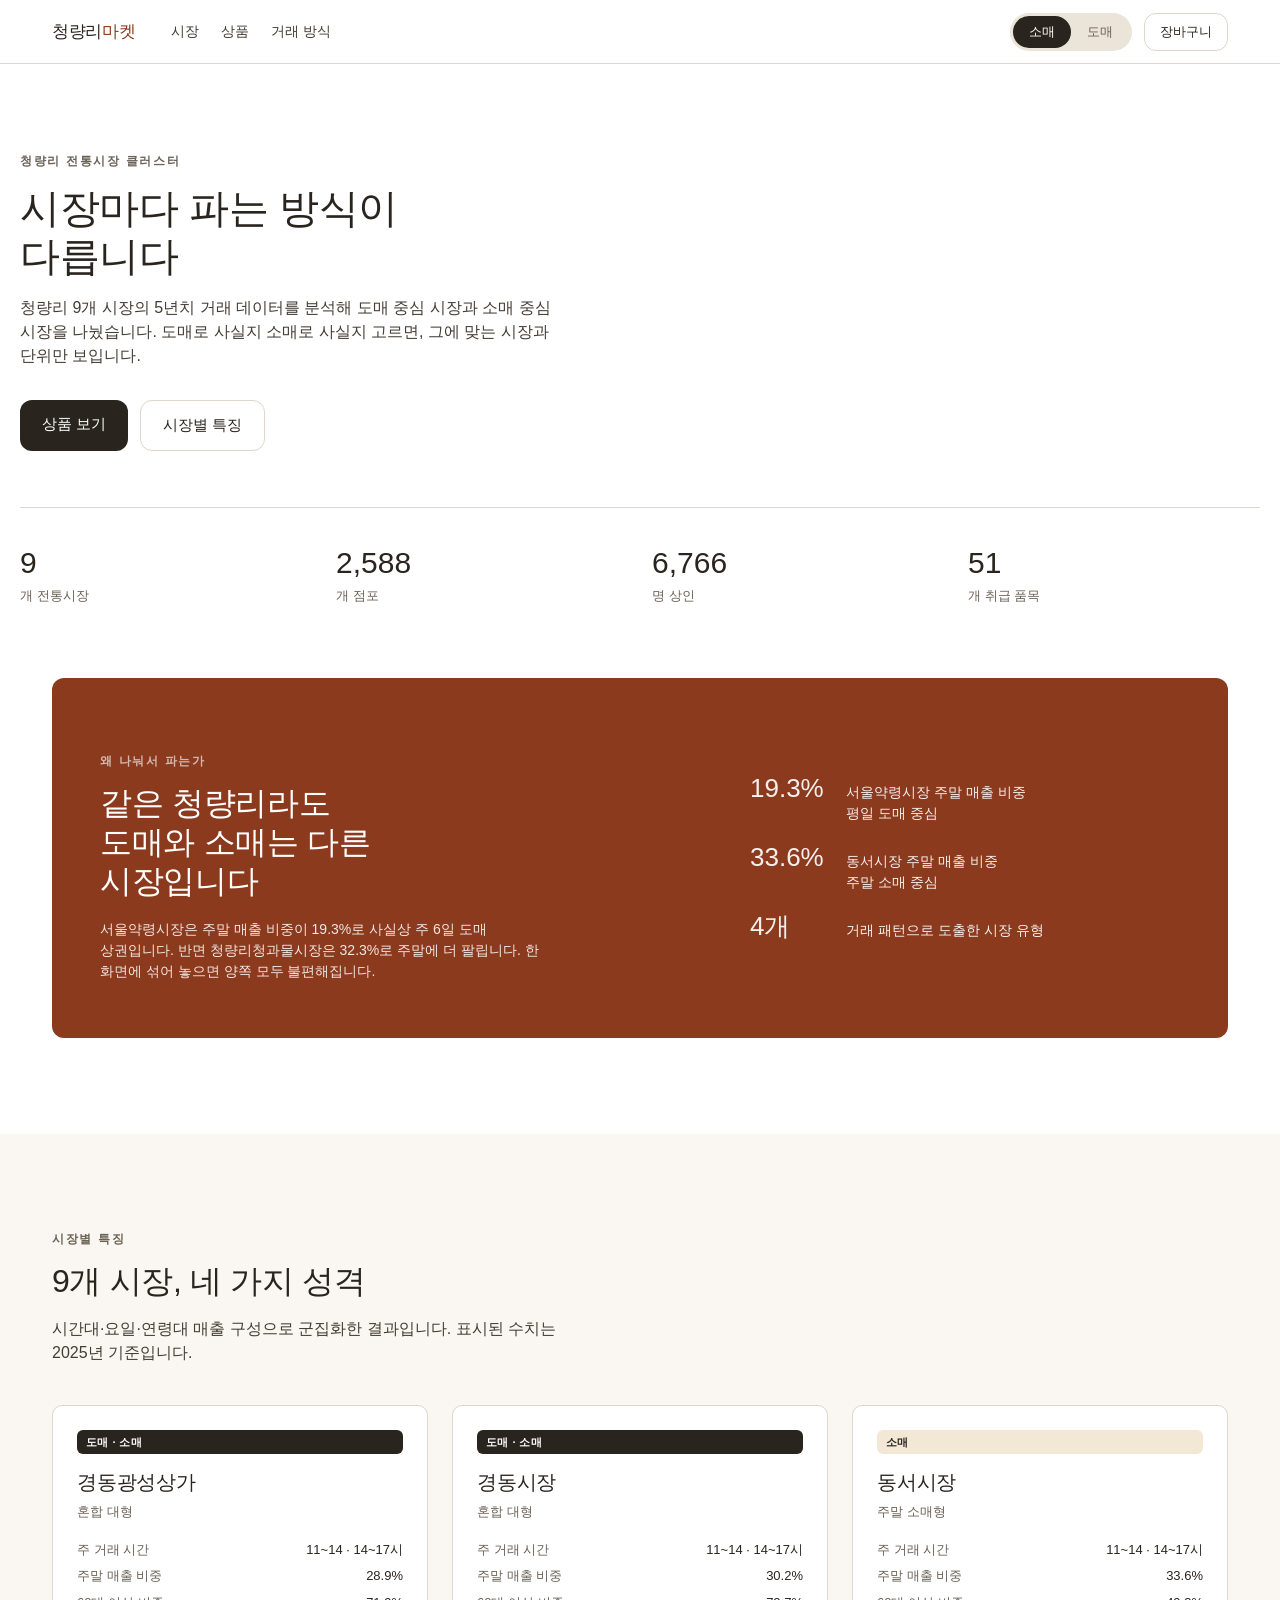
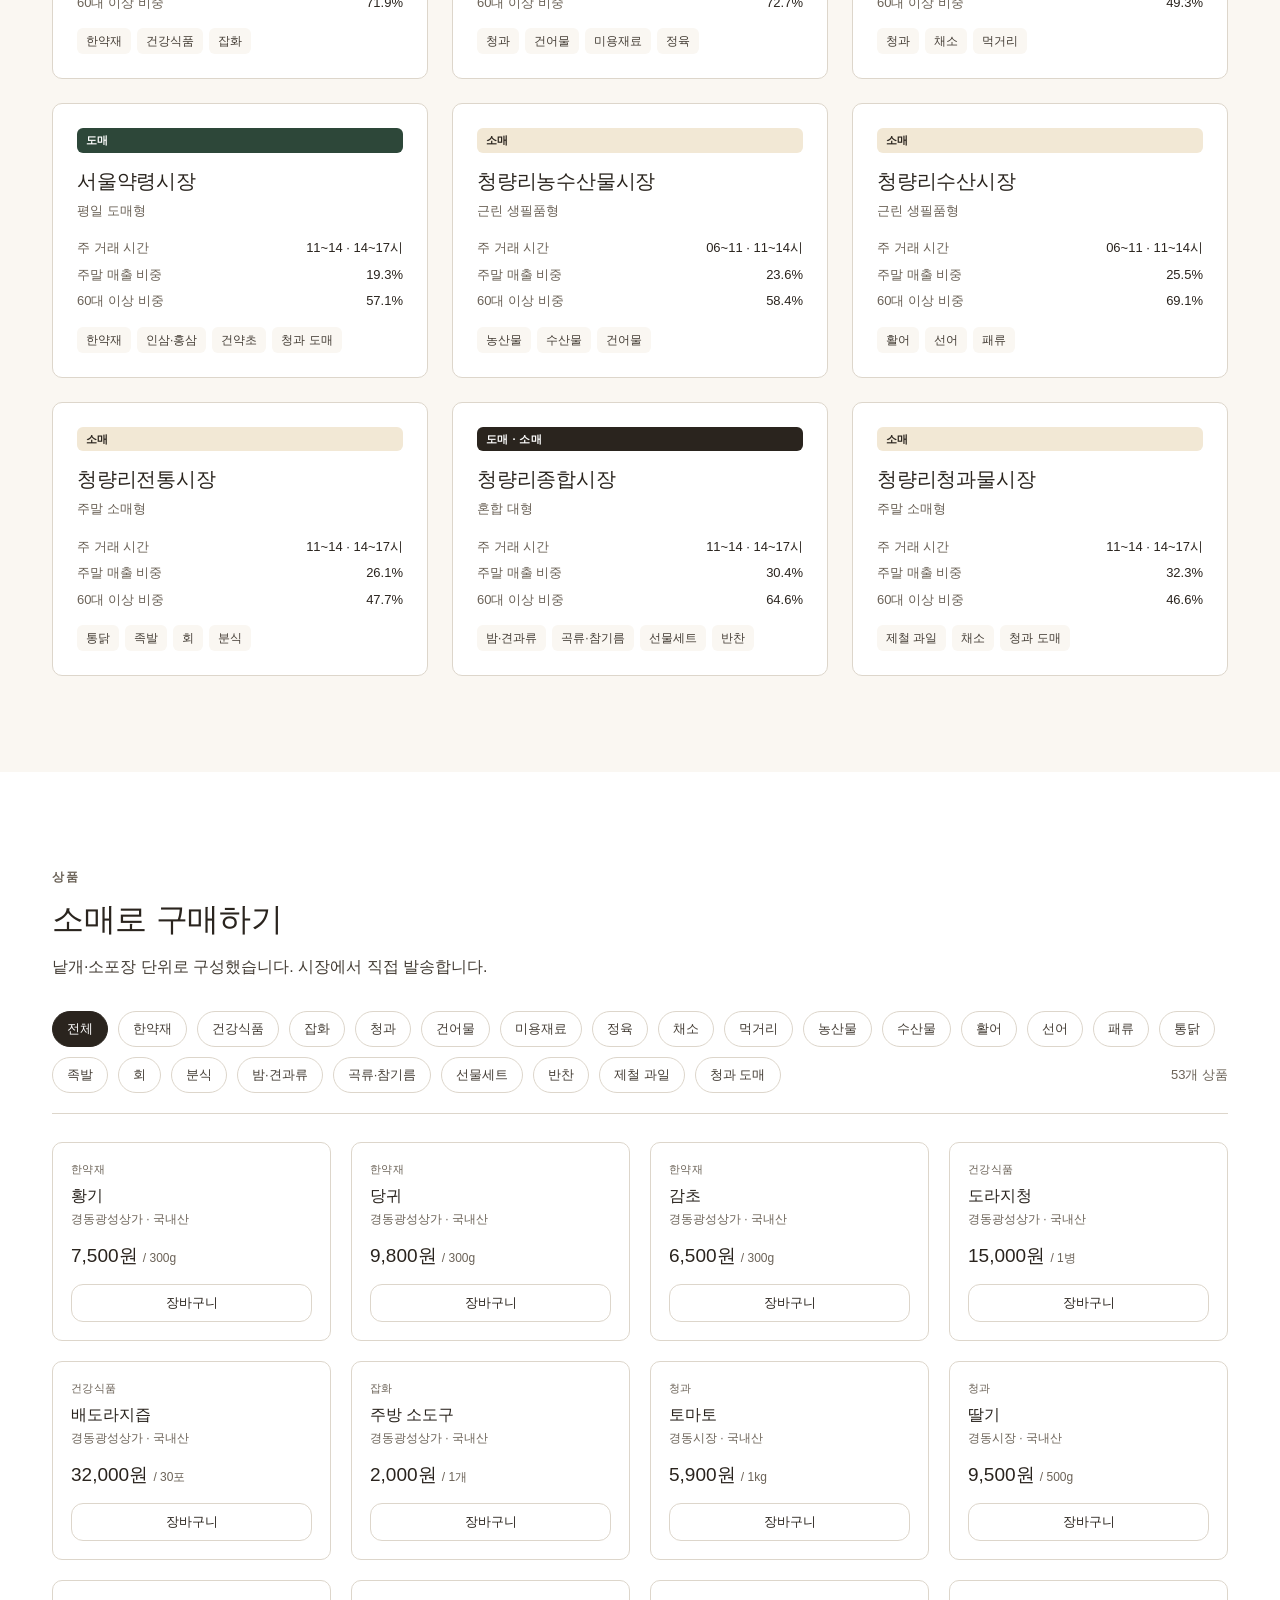
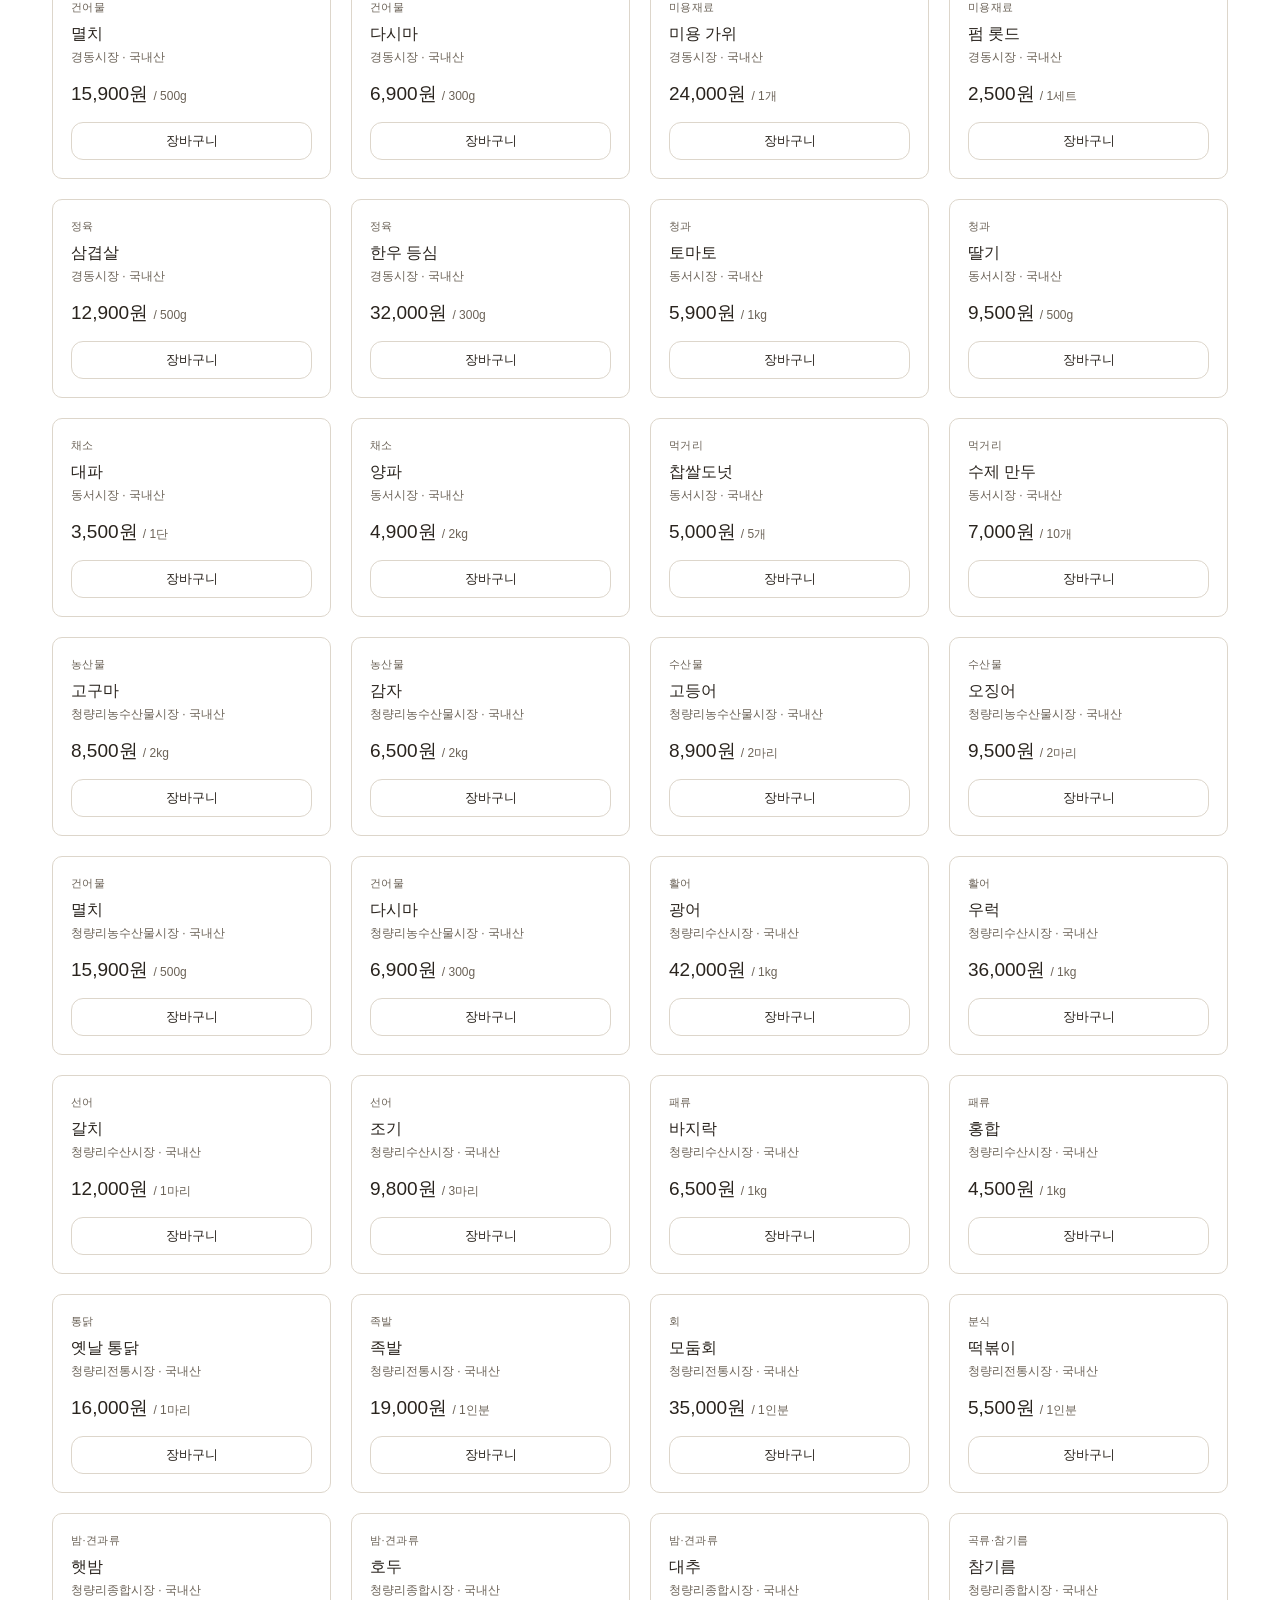
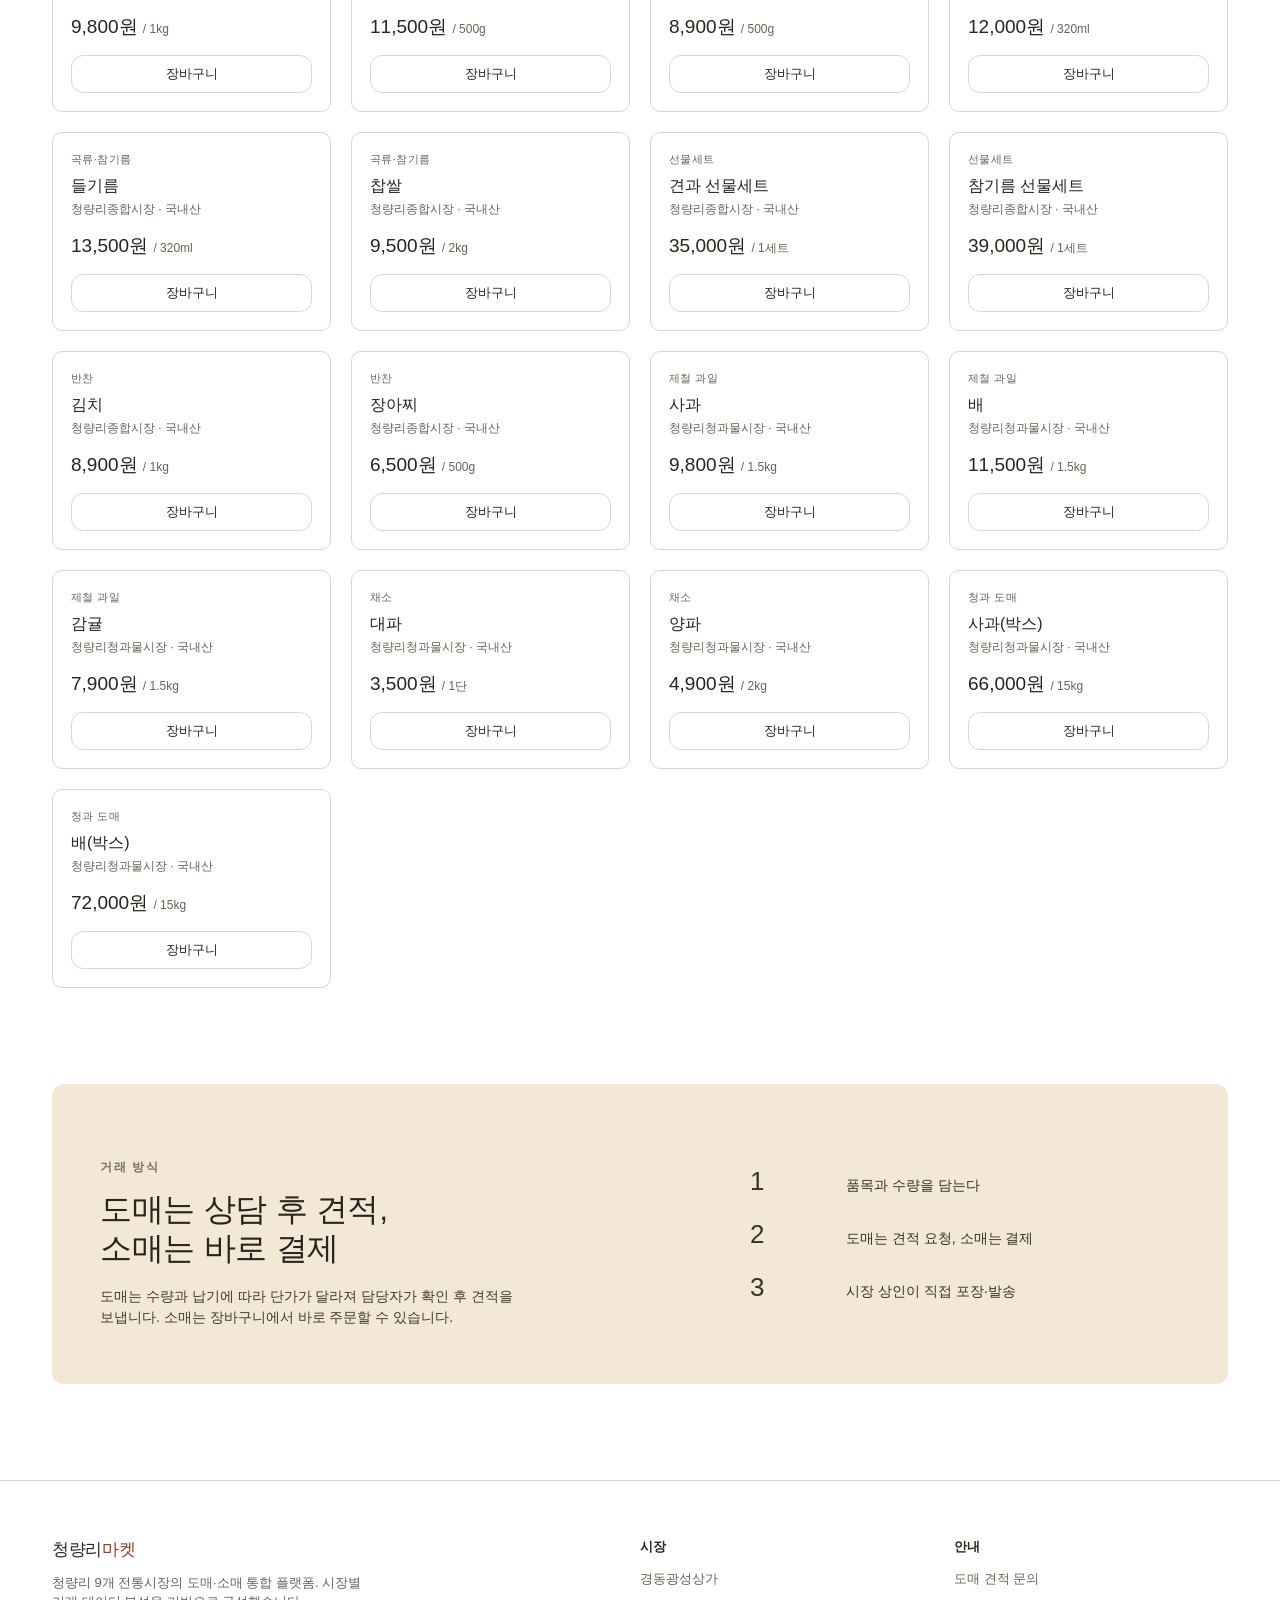
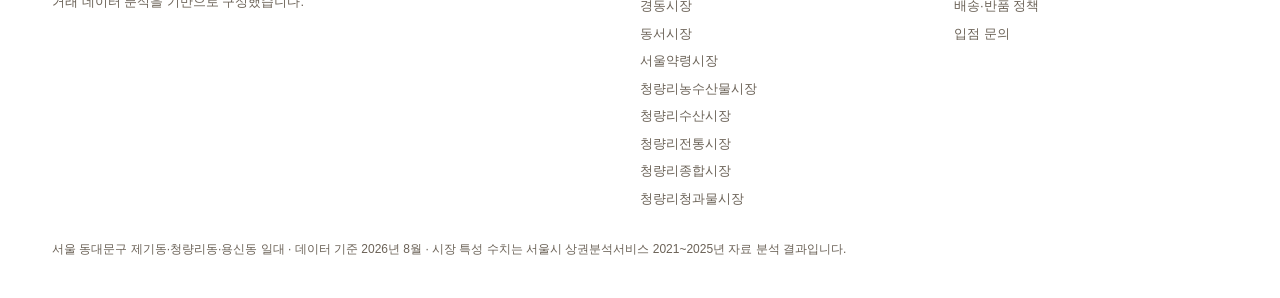
==== site/index.html @ 52fa40fb "청량리 전통시장 상권분석 및 커머스 사이트 9개 전통시장의 매출·인구·점포 데이터를 교차 분석하고 결과를 커머스 구조로 옮김.  - 수집: 상권분석서비스, 생활인구(집계구·행정동)" ====
<!doctype html>
<html lang="ko">
<head>
<meta charset="utf-8">
<meta name="viewport" content="width=device-width, initial-scale=1">
<title>청량리 마켓 — 9개 전통시장 도매·소매 통합 플랫폼</title>
<meta name="description" content="청량리 9개 전통시장의 거래 데이터를 분석해 시장별 성격에 맞게 도매와 소매를 나눈 커머스 플랫폼.">
<link rel="stylesheet" href="styles.css">
</head>
<body>

<nav class="nav">
  <div class="wrap">
    <a class="brand" href="#top">청량리<span>마켓</span></a>
    <div class="nav-links">
      <a href="#markets">시장</a>
      <a href="#shop">상품</a>
      <a href="#how">거래 방식</a>
    </div>
    <div class="nav-right">
      <div class="channel" role="group" aria-label="거래 방식 선택">
        <button type="button" data-channel="b2c" aria-pressed="true">소매</button>
        <button type="button" data-channel="b2b" aria-pressed="false">도매</button>
      </div>
      <button class="btn btn--ghost btn--sm cart-btn" id="cart-open" type="button">
        장바구니<span class="cart-count" id="cart-count" hidden>0</span>
      </button>
    </div>
  </div>
</nav>

<header class="hero wrap" id="top">
  <p class="eyebrow">청량리 전통시장 클러스터</p>
  <h1 id="hero-title">시장마다 파는 방식이 다릅니다</h1>
  <p class="lede" id="hero-lede">
    청량리 9개 시장의 5년치 거래 데이터를 분석해 도매 중심 시장과 소매 중심 시장을 나눴습니다.
    도매로 사실지 소매로 사실지 고르면, 그에 맞는 시장과 단위만 보입니다.
  </p>
  <div class="hero-actions">
    <a class="btn btn--primary" href="#shop">상품 보기</a>
    <a class="btn btn--ghost" href="#markets">시장별 특징</a>
  </div>
  <div class="hero-stats">
    <div><b id="s-markets">9</b><span>개 전통시장</span></div>
    <div><b id="s-stores">2,588</b><span>개 점포</span></div>
    <div><b id="s-merchants">6,766</b><span>명 상인</span></div>
    <div><b id="s-products">86</b><span>개 취급 품목</span></div>
  </div>
</header>

<section class="wrap" style="padding-bottom:96px">
  <div class="signature signature--jujube">
    <div class="sig-grid">
      <div>
        <p class="eyebrow" style="color:rgba(255,255,255,.72)">왜 나눠서 파는가</p>
        <h2>같은 청량리라도<br>도매와 소매는 다른 시장입니다</h2>
        <p>
          서울약령시장은 주말 매출 비중이 19.3%로 사실상 주 6일 도매 상권입니다.
          반면 청량리청과물시장은 32.3%로 주말에 더 팔립니다.
          한 화면에 섞어 놓으면 양쪽 모두 불편해집니다.
        </p>
      </div>
      <div class="sig-points">
        <div class="sig-point"><b>19.3%</b><span>서울약령시장 주말 매출 비중<br>평일 도매 중심</span></div>
        <div class="sig-point"><b>33.6%</b><span>동서시장 주말 매출 비중<br>주말 소매 중심</span></div>
        <div class="sig-point"><b>4개</b><span>거래 패턴으로 도출한 시장 유형</span></div>
      </div>
    </div>
  </div>
</section>

<section class="band band--soft" id="markets">
  <div class="wrap">
    <p class="eyebrow">시장별 특징</p>
    <h2>9개 시장, 네 가지 성격</h2>
    <p class="lede">
      시간대·요일·연령대 매출 구성으로 군집화한 결과입니다. 표시된 수치는 2025년 기준입니다.
    </p>
    <div class="market-grid" id="market-grid"></div>
  </div>
</section>

<section class="band" id="shop">
  <div class="wrap">
    <p class="eyebrow">상품</p>
    <h2 id="shop-title">소매로 구매하기</h2>
    <p class="lede" id="shop-lede">낱개·소포장 단위로 구성했습니다. 시장에서 직접 발송합니다.</p>

    <div class="toolbar" id="filters"></div>
    <div class="products" id="products"></div>
    <p class="empty" id="empty" hidden>해당 조건에 맞는 상품이 없습니다.</p>
  </div>
</section>

<section class="wrap" style="padding-bottom:96px" id="how">
  <div class="signature signature--cream">
    <div class="sig-grid">
      <div>
        <p class="eyebrow">거래 방식</p>
        <h2>도매는 상담 후 견적,<br>소매는 바로 결제</h2>
        <p>
          도매는 수량과 납기에 따라 단가가 달라져 담당자가 확인 후 견적을 보냅니다.
          소매는 장바구니에서 바로 주문할 수 있습니다.
        </p>
      </div>
      <div class="sig-points">
        <div class="sig-point"><b>1</b><span>품목과 수량을 담는다</span></div>
        <div class="sig-point"><b>2</b><span>도매는 견적 요청, 소매는 결제</span></div>
        <div class="sig-point"><b>3</b><span>시장 상인이 직접 포장·발송</span></div>
      </div>
    </div>
  </div>
</section>

<footer class="footer">
  <div class="wrap">
    <div class="footer-grid">
      <div>
        <div class="brand" style="margin-bottom:10px">청량리<span>마켓</span></div>
        <p style="font-size:13px;color:var(--muted);max-width:44ch">
          청량리 9개 전통시장의 도매·소매 통합 플랫폼.
          시장별 거래 데이터 분석을 기반으로 구성했습니다.
        </p>
      </div>
      <div>
        <h4>시장</h4>
        <ul id="footer-markets"></ul>
      </div>
      <div>
        <h4>안내</h4>
        <ul>
          <li>도매 견적 문의</li>
          <li>배송·반품 정책</li>
          <li>입점 문의</li>
        </ul>
      </div>
    </div>
    <p class="note">
      서울 동대문구 제기동·청량리동·용신동 일대 · 데이터 기준 2026년 8월 ·
      시장 특성 수치는 서울시 상권분석서비스 2021~2025년 자료 분석 결과입니다.
    </p>
  </div>
</footer>

<div class="scrim" id="scrim"></div>
<aside class="drawer" id="drawer" aria-label="장바구니">
  <header>
    <h3 id="drawer-title">장바구니</h3>
    <button class="btn btn--ghost btn--sm" id="cart-close" type="button">닫기</button>
  </header>
  <div class="items" id="cart-items"></div>
  <footer>
    <div class="total"><span>합계</span><span id="cart-total">0원</span></div>
    <button class="btn btn--primary" id="checkout" type="button" style="width:100%">주문하기</button>
  </footer>
</aside>

<script src="app.js"></script>
</body>
</html>
---- site/styles.css ----
/* 청량리 시장 커머스 — DESIGN-airtable.md 구조에 청량리 흙색 팔레트 적용.
   흰 캔버스 기본, 시그니처 카드로 리듬, 디스플레이는 볼드 금지, 그림자·그라디언트 없음. */

:root {
  --ink: #2a241e;
  --body: #443d35;
  --muted: #6b6257;
  --canvas: #ffffff;
  --soft: #faf7f2;
  --strong: #ebe4d9;
  --hairline: #ddd6cb;
  --jujube: #8c3a1e;      /* 대추·밤 껍질 */
  --forest: #2d4739;      /* 채소 진녹색 */
  --cream: #f2e8d5;       /* 한지·포대 */
  --ochre: #c9722c;
  --on-dark: #ffffff;
  --radius-lg: 12px;
  --radius-md: 10px;
  --radius-sm: 6px;
  --section: 96px;
  --max: 1240px;
}

* { box-sizing: border-box; }

html { scroll-behavior: smooth; }

body {
  margin: 0;
  font-family: "Apple SD Gothic Neo", "Pretendard", -apple-system, BlinkMacSystemFont,
               "Segoe UI", Roboto, sans-serif;
  font-size: 14px;
  line-height: 1.5;
  color: var(--body);
  background: var(--canvas);
  -webkit-font-smoothing: antialiased;
  /* 한글은 어절 안에서 줄이 끊기면 안 된다 */
  word-break: keep-all;
  overflow-wrap: break-word;
}

h1, h2, h3 { color: var(--ink); font-weight: 400; margin: 0; letter-spacing: -0.01em; }
h1 { font-size: 40px; line-height: 1.2; }
h2 { font-size: 32px; line-height: 1.22; }
h3 { font-size: 20px; line-height: 1.4; font-weight: 500; }
p { margin: 0; }
a { color: inherit; text-decoration: none; }
button { font-family: inherit; cursor: pointer; border: 0; }

.wrap { max-width: var(--max); margin: 0 auto; padding: 0 32px; }
.band { padding: var(--section) 0; }
.band--soft { background: var(--soft); }
.eyebrow {
  font-size: 12px; font-weight: 600; letter-spacing: 0.14em;
  color: var(--muted); text-transform: uppercase; margin-bottom: 14px;
}
.lede { font-size: 16px; color: var(--body); max-width: 62ch; margin-top: 16px; }

/* ---------- 상단 네비 ---------- */
.nav {
  position: sticky; top: 0; z-index: 40; height: 64px;
  background: var(--canvas); border-bottom: 1px solid var(--hairline);
  display: flex; align-items: center;
}
.nav .wrap { display: flex; align-items: center; gap: 28px; width: 100%; }
.brand { font-size: 17px; color: var(--ink); font-weight: 500; letter-spacing: -0.02em; }
.brand span { color: var(--jujube); }
.nav-links { display: flex; gap: 22px; margin-left: 8px; }
.nav-links a { font-size: 14px; color: var(--body); }
.nav-right { margin-left: auto; display: flex; align-items: center; gap: 12px; }

/* 채널 토글 — 분석의 도매/소매 구분이 사이트의 1차 축이 된다 */
.channel {
  display: inline-flex; background: var(--strong);
  border-radius: 999px; padding: 3px;
}
.channel button {
  border-radius: 999px; padding: 7px 16px; font-size: 13px; font-weight: 500;
  background: transparent; color: var(--muted); transition: none;
}
.channel button[aria-pressed="true"] { background: var(--ink); color: var(--on-dark); }

.btn {
  border-radius: var(--radius-lg); padding: 13px 22px;
  font-size: 15px; font-weight: 500; display: inline-block;
}
.btn--primary { background: var(--ink); color: var(--on-dark); }
.btn--primary:active { background: #17130f; }
.btn--ghost { background: var(--canvas); color: var(--ink); border: 1px solid var(--hairline); }
.btn--sm { padding: 9px 15px; font-size: 13px; }

.cart-btn { position: relative; }
.cart-count {
  position: absolute; top: -6px; right: -6px; min-width: 19px; height: 19px;
  border-radius: 999px; background: var(--jujube); color: #fff;
  font-size: 11px; line-height: 19px; text-align: center; padding: 0 5px;
}

/* ---------- 히어로 ---------- */
.hero { padding: 88px 0 72px; }
.hero h1 { max-width: 17ch; }
.hero-actions { display: flex; gap: 12px; margin-top: 32px; flex-wrap: wrap; }
.hero-stats {
  display: grid; grid-template-columns: repeat(4, 1fr); gap: 24px;
  margin-top: 56px; padding-top: 32px; border-top: 1px solid var(--hairline);
}
.hero-stats b { display: block; font-size: 30px; font-weight: 400; color: var(--ink); }
.hero-stats span { font-size: 13px; color: var(--muted); }

/* ---------- 시그니처 카드 ---------- */
.signature {
  border-radius: var(--radius-lg); padding: 56px 48px; color: var(--on-dark);
}
.signature--jujube { background: var(--jujube); }
.signature--forest { background: var(--forest); }
.signature--cream { background: var(--cream); color: var(--ink); }
.signature h2 { color: inherit; max-width: 20ch; }
.signature p { margin-top: 18px; max-width: 58ch; opacity: 0.88; }
.sig-grid { display: grid; grid-template-columns: 1.4fr 1fr; gap: 48px; align-items: center; }
.sig-points { display: grid; gap: 14px; }
.sig-point { display: flex; gap: 12px; align-items: baseline; font-size: 14px; opacity: 0.92; }
.sig-point b { font-size: 26px; font-weight: 400; min-width: 84px; }

/* ---------- 시장 카드 ---------- */
.market-grid { display: grid; grid-template-columns: repeat(3, 1fr); gap: 24px; margin-top: 40px; }
.market {
  border: 1px solid var(--hairline); border-radius: var(--radius-md);
  padding: 24px; background: var(--canvas); display: flex; flex-direction: column;
}
.market h3 { margin-bottom: 6px; }
.tag {
  display: inline-block; font-size: 11px; font-weight: 600; letter-spacing: 0.04em;
  padding: 4px 9px; border-radius: var(--radius-sm); margin-bottom: 14px;
}
.tag--b2b { background: var(--forest); color: #fff; }
.tag--b2c { background: var(--cream); color: var(--ink); }
.tag--both { background: var(--ink); color: #fff; }
.market-meta { display: grid; gap: 7px; margin: 4px 0 16px; font-size: 13px; }
.market-meta div { display: flex; justify-content: space-between; gap: 12px; }
.market-meta dt { color: var(--muted); }
.market-meta dd { margin: 0; color: var(--ink); }
.goods { display: flex; flex-wrap: wrap; gap: 6px; margin-top: auto; }
.goods span {
  font-size: 12px; color: var(--body); background: var(--soft);
  border-radius: var(--radius-sm); padding: 4px 9px;
}

/* ---------- 필터 + 상품 ---------- */
.toolbar {
  display: flex; gap: 10px; flex-wrap: wrap; align-items: center;
  margin: 32px 0 8px; padding-bottom: 20px; border-bottom: 1px solid var(--hairline);
}
.chip {
  font-size: 13px; padding: 8px 14px; border-radius: 999px;
  background: var(--canvas); color: var(--body); border: 1px solid var(--hairline);
}
.chip[aria-pressed="true"] { background: var(--ink); color: var(--on-dark); border-color: var(--ink); }
.count { margin-left: auto; font-size: 13px; color: var(--muted); }

.products { display: grid; grid-template-columns: repeat(4, 1fr); gap: 20px; margin-top: 28px; }
.product {
  border: 1px solid var(--hairline); border-radius: var(--radius-md);
  padding: 18px; display: flex; flex-direction: column; background: var(--canvas);
}
.product .cat { font-size: 11px; color: var(--muted); letter-spacing: 0.04em; }
.product h4 { margin: 6px 0 2px; font-size: 16px; font-weight: 500; color: var(--ink); }
.product .from { font-size: 12px; color: var(--muted); }
.product .price { margin-top: 14px; font-size: 19px; color: var(--ink); }
.product .price small { font-size: 12px; color: var(--muted); font-weight: 400; }
.product button { margin-top: 14px; width: 100%; text-align: center; }
.empty { padding: 56px 0; text-align: center; color: var(--muted); }

/* ---------- 장바구니 ---------- */
.drawer {
  position: fixed; top: 0; right: 0; bottom: 0; width: 380px; max-width: 92vw;
  background: var(--canvas); border-left: 1px solid var(--hairline);
  transform: translateX(100%); transition: transform .22s ease;
  z-index: 60; display: flex; flex-direction: column;
}
.drawer[data-open="true"] { transform: translateX(0); }
.drawer header {
  padding: 22px 24px; border-bottom: 1px solid var(--hairline);
  display: flex; align-items: center; justify-content: space-between;
}
.drawer header h3 { font-size: 17px; }
.drawer .items { flex: 1; overflow-y: auto; padding: 8px 24px; }
.line { padding: 16px 0; border-bottom: 1px solid var(--hairline); }
.line-top { display: flex; justify-content: space-between; gap: 12px; }
.line strong { font-weight: 500; color: var(--ink); }
.line .sub { font-size: 12px; color: var(--muted); margin-top: 3px; }
.qty { display: flex; align-items: center; gap: 10px; margin-top: 10px; }
.qty button {
  width: 26px; height: 26px; border-radius: var(--radius-sm);
  border: 1px solid var(--hairline); background: var(--canvas); color: var(--ink);
}
.drawer footer { padding: 22px 24px; border-top: 1px solid var(--hairline); }
.total { display: flex; justify-content: space-between; font-size: 17px; color: var(--ink); margin-bottom: 16px; }
.scrim {
  position: fixed; inset: 0; background: rgba(42,36,30,.34);
  opacity: 0; pointer-events: none; transition: opacity .22s ease; z-index: 50;
}
.scrim[data-open="true"] { opacity: 1; pointer-events: auto; }

/* ---------- 푸터 ---------- */
.footer { border-top: 1px solid var(--hairline); padding: 56px 0 40px; }
.footer-grid { display: grid; grid-template-columns: 2fr 1fr 1fr; gap: 40px; }
.footer h4 { font-size: 13px; color: var(--ink); font-weight: 600; margin: 0 0 12px; }
.footer a, .footer li { font-size: 13px; color: var(--muted); }
.footer ul { list-style: none; padding: 0; margin: 0; display: grid; gap: 8px; }
.footer .note { margin-top: 32px; font-size: 12px; color: var(--muted); }

@media (max-width: 1000px) {
  .products { grid-template-columns: repeat(2, 1fr); }
  .market-grid { grid-template-columns: repeat(2, 1fr); }
  .sig-grid { grid-template-columns: 1fr; gap: 32px; }
  .hero-stats { grid-template-columns: repeat(2, 1fr); }
  .footer-grid { grid-template-columns: 1fr; }
}
@media (max-width: 620px) {
  :root { --section: 64px; }
  h1 { font-size: 30px; } h2 { font-size: 25px; }
  .products, .market-grid { grid-template-columns: 1fr; }
  .nav-links { display: none; }
  .wrap { padding: 0 20px; }
  .signature { padding: 36px 24px; }
}
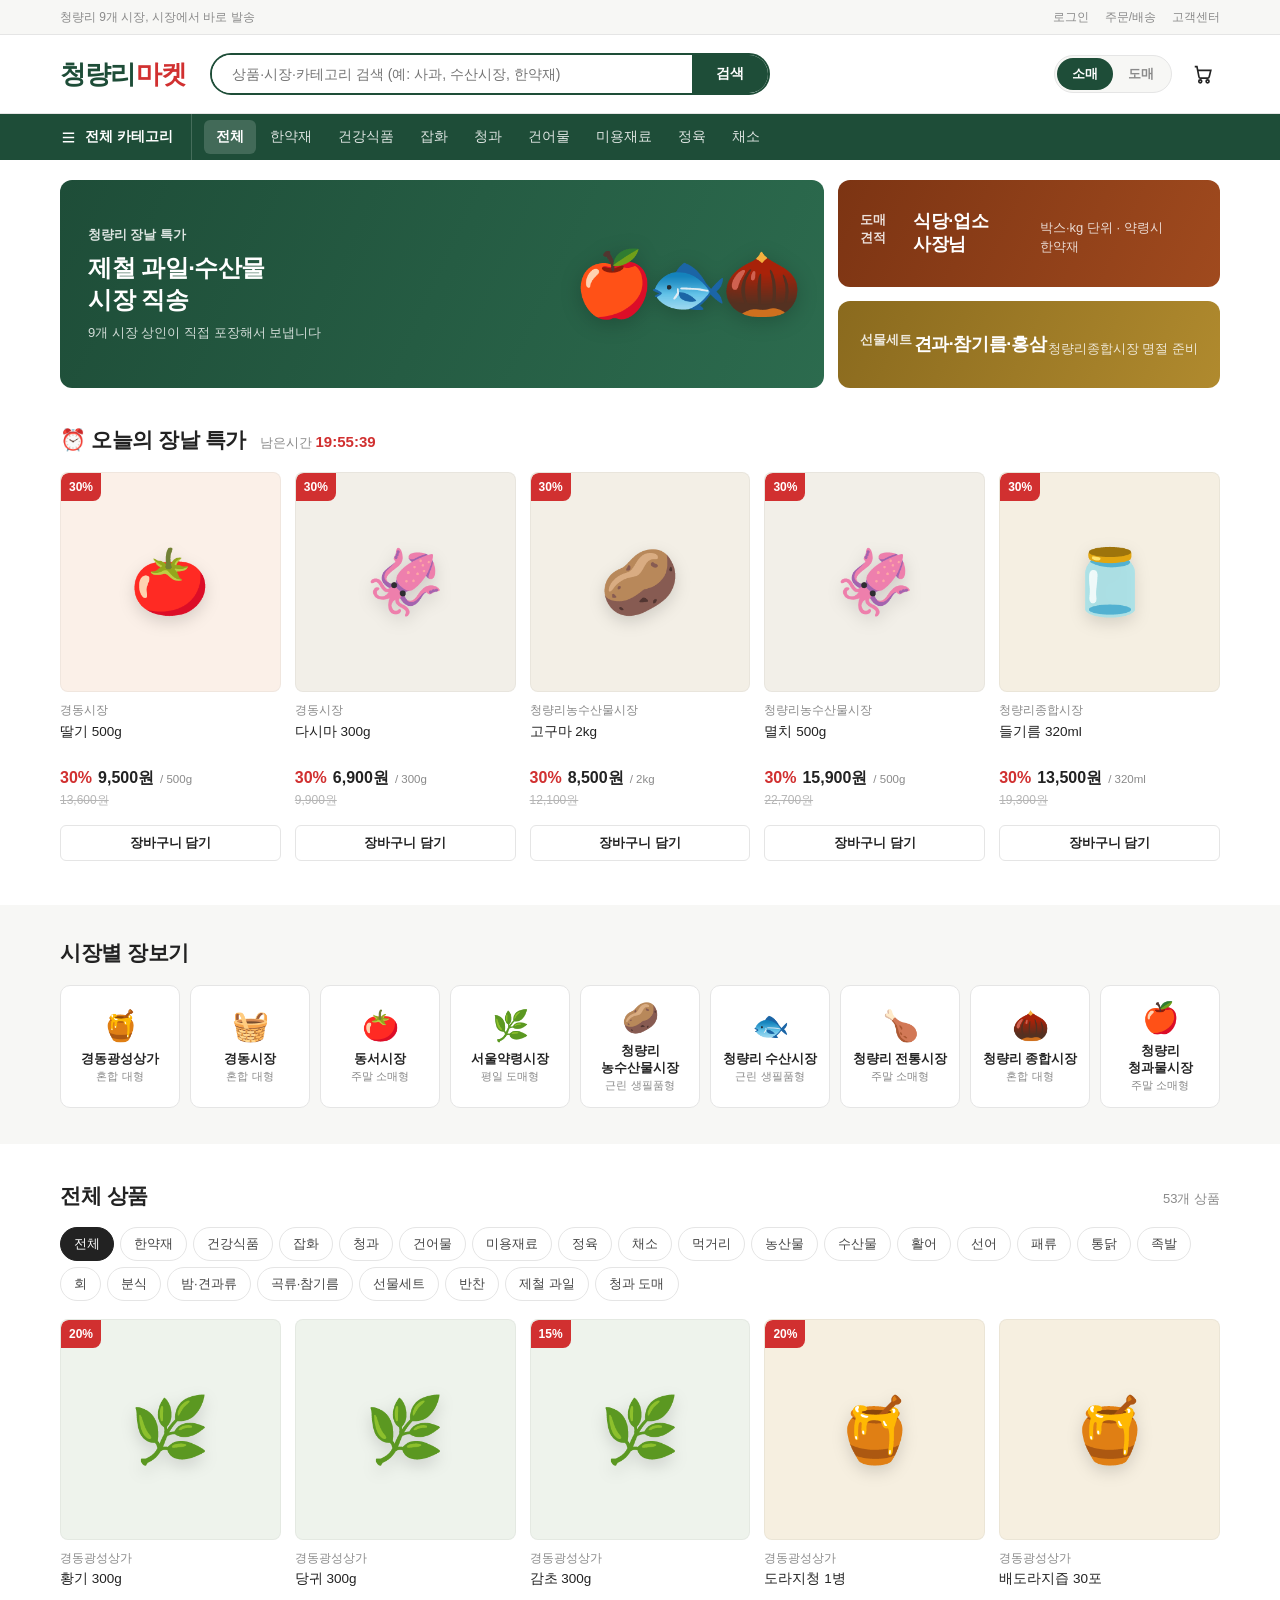
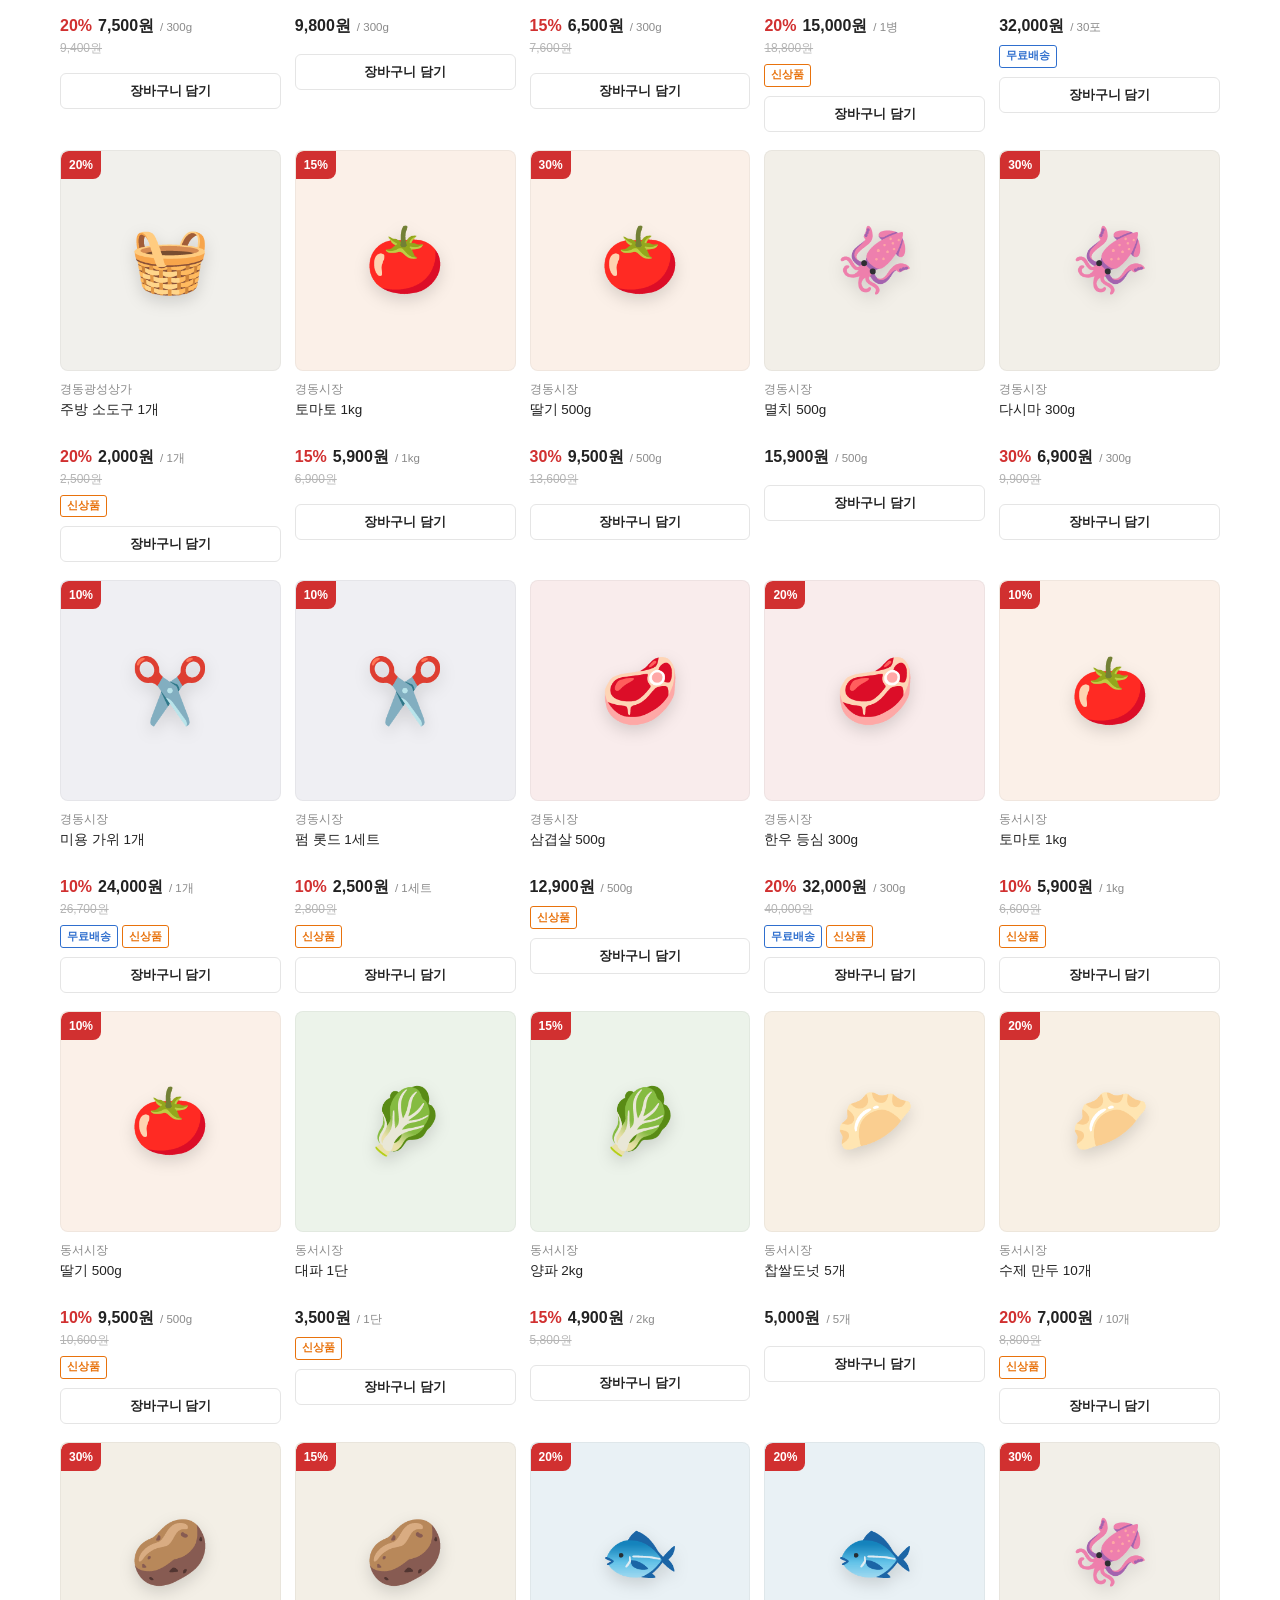
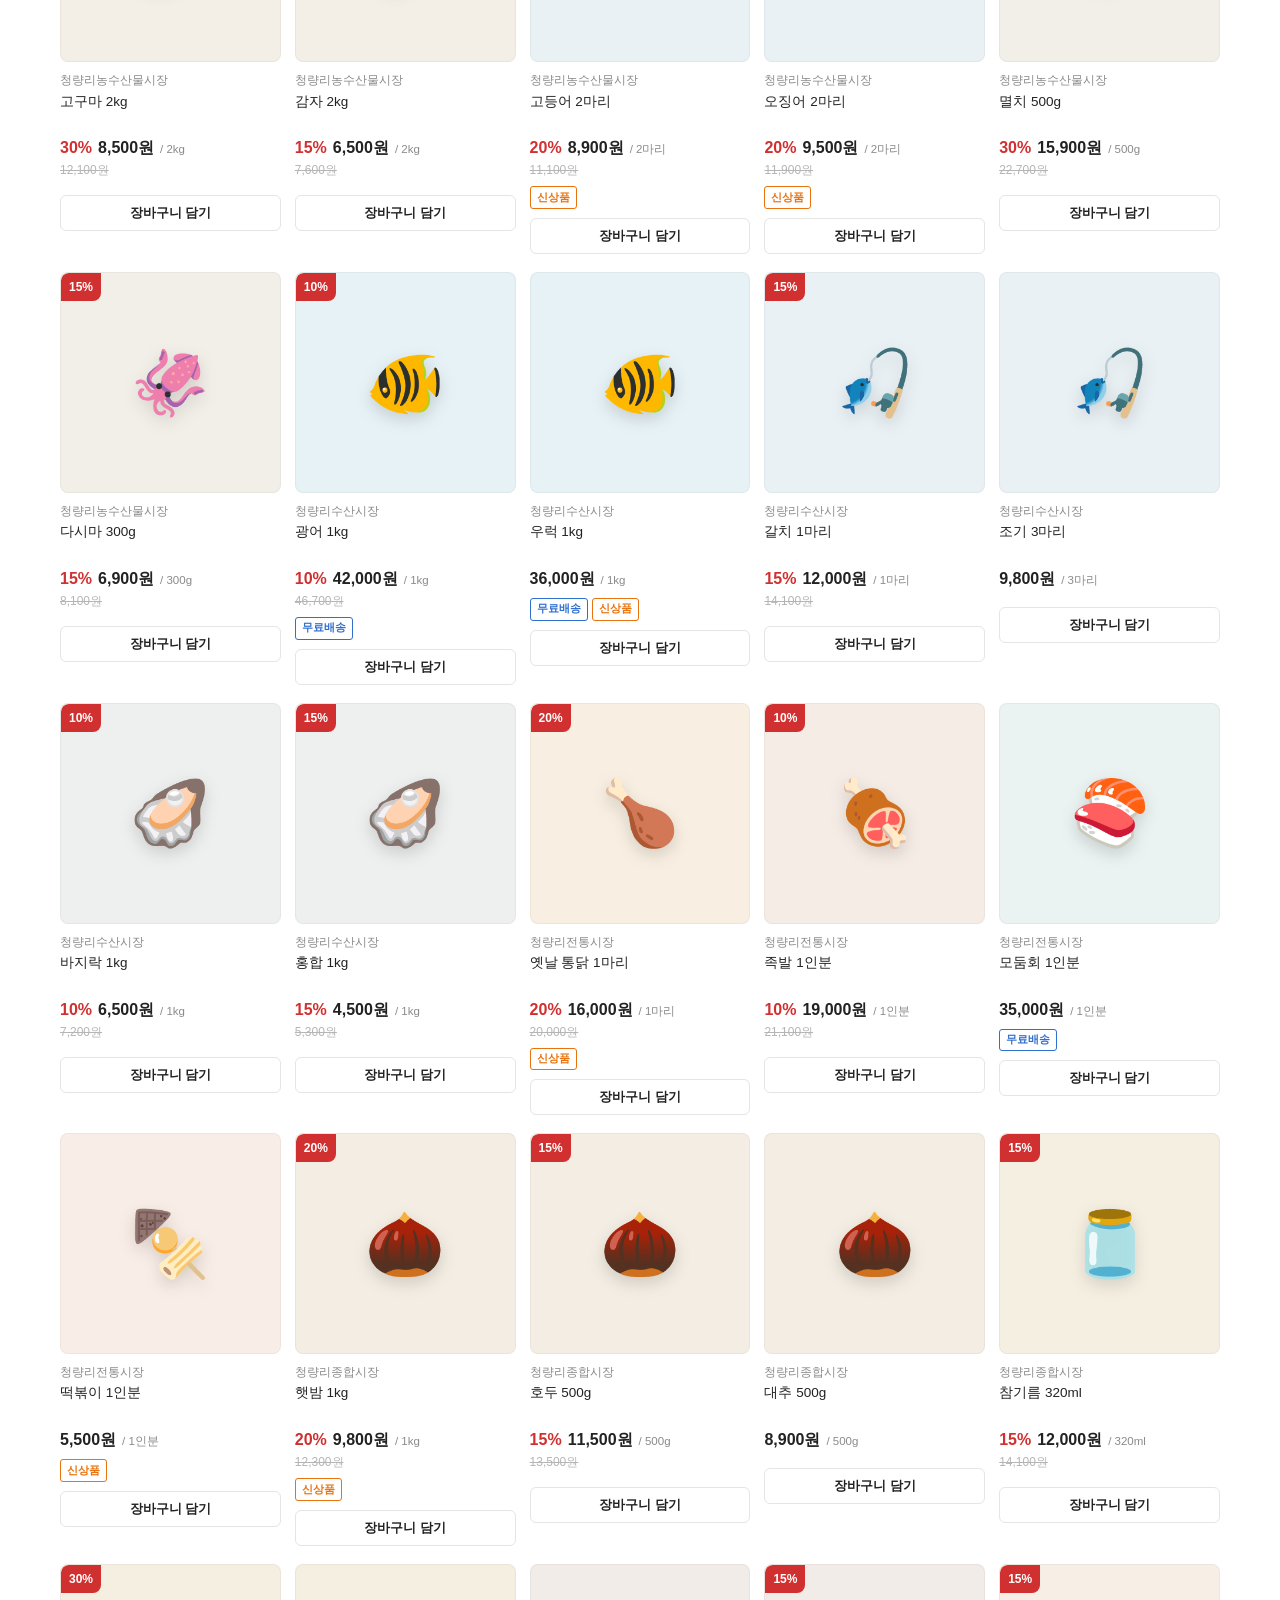
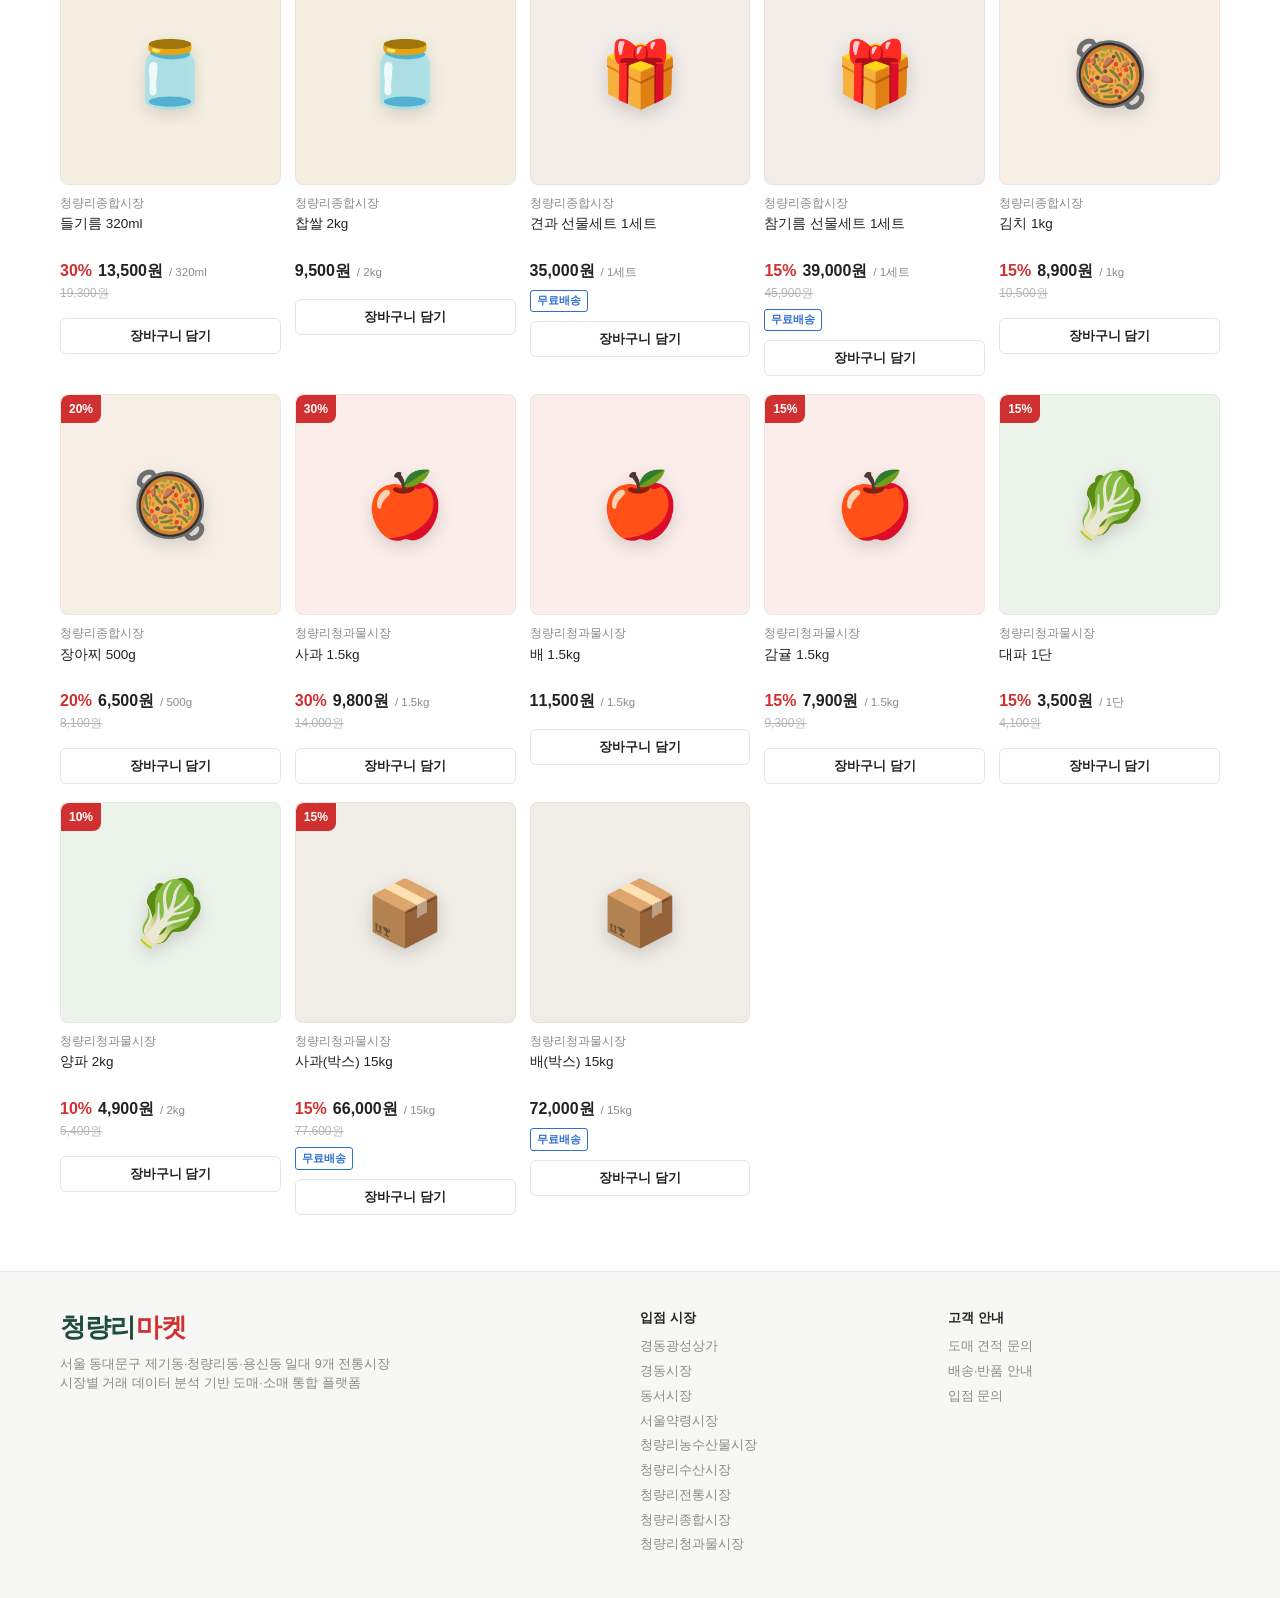
==== commit 1ba4957f: "사이트를 커머스 레이아웃으로 전면 개편 온누리전통시장 구조 참고: 유틸바 → 로고+검색 → 카테고리바 → 배너 → 타임세일(카운트다운) → 시장별 장보기 → 상품 그리드. 상품 카" ====
--- a/site/index.html
+++ b/site/index.html
@@ -3,142 +3,134 @@
 <head>
 <meta charset="utf-8">
 <meta name="viewport" content="width=device-width, initial-scale=1">
-<title>청량리 마켓 — 9개 전통시장 도매·소매 통합 플랫폼</title>
-<meta name="description" content="청량리 9개 전통시장의 거래 데이터를 분석해 시장별 성격에 맞게 도매와 소매를 나눈 커머스 플랫폼.">
+<title>청량리마켓 — 청량리 9개 전통시장 온라인 장보기</title>
+<meta name="description" content="청량리 9개 전통시장의 상품을 시장에서 직접 발송합니다. 도매·소매 모두 가능.">
 <link rel="stylesheet" href="styles.css">
 </head>
 <body>
 
-<nav class="nav">
+<!-- 유틸 바 -->
+<div class="util">
   <div class="wrap">
-    <a class="brand" href="#top">청량리<span>마켓</span></a>
-    <div class="nav-links">
-      <a href="#markets">시장</a>
-      <a href="#shop">상품</a>
-      <a href="#how">거래 방식</a>
+    <span class="util-slogan">청량리 9개 시장, 시장에서 바로 발송</span>
+    <nav class="util-links">
+      <a href="#" data-noop>로그인</a>
+      <a href="#" data-noop>주문/배송</a>
+      <a href="#" data-noop>고객센터</a>
+    </nav>
+  </div>
+</div>
+
+<!-- 헤더: 로고 + 검색 + 장바구니 -->
+<header class="header">
+  <div class="wrap header-in">
+    <a class="logo" href="#top">
+      <span class="logo-mark">청량리</span><span class="logo-sub">마켓</span>
+    </a>
+    <div class="search">
+      <input id="search" type="search" placeholder="상품·시장·카테고리 검색 (예: 사과, 수산시장, 한약재)">
+      <button type="button" id="search-btn" aria-label="검색">검색</button>
     </div>
-    <div class="nav-right">
-      <div class="channel" role="group" aria-label="거래 방식 선택">
+    <div class="header-actions">
+      <div class="channel" role="group" aria-label="거래 방식">
         <button type="button" data-channel="b2c" aria-pressed="true">소매</button>
         <button type="button" data-channel="b2b" aria-pressed="false">도매</button>
       </div>
-      <button class="btn btn--ghost btn--sm cart-btn" id="cart-open" type="button">
-        장바구니<span class="cart-count" id="cart-count" hidden>0</span>
+      <button class="icon-btn cart-btn" id="cart-open" type="button">
+        <svg width="22" height="22" viewBox="0 0 24 24" fill="none" stroke="currentColor" stroke-width="1.8"><circle cx="9" cy="20" r="1.6"/><circle cx="17" cy="20" r="1.6"/><path d="M3 4h2.4l2.2 11.2a1.6 1.6 0 0 0 1.6 1.3h7.9a1.6 1.6 0 0 0 1.6-1.3L20.5 8H6"/></svg>
+        <span class="cart-count" id="cart-count" hidden>0</span>
       </button>
     </div>
   </div>
+</header>
+
+<!-- 카테고리 바 -->
+<nav class="catbar">
+  <div class="wrap catbar-in">
+    <button class="allcat" id="allcat-btn" type="button">
+      <svg width="17" height="17" viewBox="0 0 24 24" fill="none" stroke="currentColor" stroke-width="2.4"><path d="M4 6h16M4 12h16M4 18h16"/></svg>
+      전체 카테고리
+    </button>
+    <div class="cat-quick" id="cat-quick"></div>
+  </div>
+  <div class="allcat-panel" id="allcat-panel" hidden><div class="wrap" id="allcat-grid"></div></div>
 </nav>
 
-<header class="hero wrap" id="top">
-  <p class="eyebrow">청량리 전통시장 클러스터</p>
-  <h1 id="hero-title">시장마다 파는 방식이 다릅니다</h1>
-  <p class="lede" id="hero-lede">
-    청량리 9개 시장의 5년치 거래 데이터를 분석해 도매 중심 시장과 소매 중심 시장을 나눴습니다.
-    도매로 사실지 소매로 사실지 고르면, 그에 맞는 시장과 단위만 보입니다.
-  </p>
-  <div class="hero-actions">
-    <a class="btn btn--primary" href="#shop">상품 보기</a>
-    <a class="btn btn--ghost" href="#markets">시장별 특징</a>
-  </div>
-  <div class="hero-stats">
-    <div><b id="s-markets">9</b><span>개 전통시장</span></div>
-    <div><b id="s-stores">2,588</b><span>개 점포</span></div>
-    <div><b id="s-merchants">6,766</b><span>명 상인</span></div>
-    <div><b id="s-products">86</b><span>개 취급 품목</span></div>
-  </div>
-</header>
+<main id="top">
 
-<section class="wrap" style="padding-bottom:96px">
-  <div class="signature signature--jujube">
-    <div class="sig-grid">
+  <!-- 배너 -->
+  <section class="wrap banners">
+    <div class="banner banner-a">
       <div>
-        <p class="eyebrow" style="color:rgba(255,255,255,.72)">왜 나눠서 파는가</p>
-        <h2>같은 청량리라도<br>도매와 소매는 다른 시장입니다</h2>
-        <p>
-          서울약령시장은 주말 매출 비중이 19.3%로 사실상 주 6일 도매 상권입니다.
-          반면 청량리청과물시장은 32.3%로 주말에 더 팔립니다.
-          한 화면에 섞어 놓으면 양쪽 모두 불편해집니다.
-        </p>
+        <em>청량리 장날 특가</em>
+        <strong>제철 과일·수산물<br>시장 직송</strong>
+        <span>9개 시장 상인이 직접 포장해서 보냅니다</span>
       </div>
-      <div class="sig-points">
-        <div class="sig-point"><b>19.3%</b><span>서울약령시장 주말 매출 비중<br>평일 도매 중심</span></div>
-        <div class="sig-point"><b>33.6%</b><span>동서시장 주말 매출 비중<br>주말 소매 중심</span></div>
-        <div class="sig-point"><b>4개</b><span>거래 패턴으로 도출한 시장 유형</span></div>
+      <div class="banner-art">🍎🐟🌰</div>
+    </div>
+    <div class="banner-side">
+      <div class="banner banner-b">
+        <em>도매 견적</em>
+        <strong>식당·업소 사장님</strong>
+        <span>박스·kg 단위 · 약령시 한약재</span>
+      </div>
+      <div class="banner banner-c">
+        <em>선물세트</em>
+        <strong>견과·참기름·홍삼</strong>
+        <span>청량리종합시장 명절 준비</span>
       </div>
     </div>
-  </div>
-</section>
+  </section>
 
-<section class="band band--soft" id="markets">
-  <div class="wrap">
-    <p class="eyebrow">시장별 특징</p>
-    <h2>9개 시장, 네 가지 성격</h2>
-    <p class="lede">
-      시간대·요일·연령대 매출 구성으로 군집화한 결과입니다. 표시된 수치는 2025년 기준입니다.
-    </p>
-    <div class="market-grid" id="market-grid"></div>
-  </div>
-</section>
+  <!-- 타임세일 -->
+  <section class="wrap section">
+    <div class="section-head">
+      <h2>⏰ 오늘의 장날 특가</h2>
+      <div class="countdown">남은시간 <b id="countdown">--:--:--</b></div>
+    </div>
+    <div class="grid grid-deal" id="deal-grid"></div>
+  </section>
 
-<section class="band" id="shop">
-  <div class="wrap">
-    <p class="eyebrow">상품</p>
-    <h2 id="shop-title">소매로 구매하기</h2>
-    <p class="lede" id="shop-lede">낱개·소포장 단위로 구성했습니다. 시장에서 직접 발송합니다.</p>
+  <!-- 시장 바로가기 -->
+  <section class="market-strip-band">
+    <div class="wrap">
+      <div class="section-head"><h2>시장별 장보기</h2></div>
+      <div class="market-strip" id="market-strip"></div>
+    </div>
+  </section>
 
-    <div class="toolbar" id="filters"></div>
-    <div class="products" id="products"></div>
-    <p class="empty" id="empty" hidden>해당 조건에 맞는 상품이 없습니다.</p>
-  </div>
-</section>
+  <!-- 전체 상품 -->
+  <section class="wrap section" id="shop">
+    <div class="section-head">
+      <h2 id="shop-title">전체 상품</h2>
+      <span class="count" id="count"></span>
+    </div>
+    <div class="chips" id="filters"></div>
+    <div class="grid" id="products"></div>
+    <p class="empty" id="empty" hidden>검색 결과가 없습니다.</p>
+  </section>
 
-<section class="wrap" style="padding-bottom:96px" id="how">
-  <div class="signature signature--cream">
-    <div class="sig-grid">
-      <div>
-        <p class="eyebrow">거래 방식</p>
-        <h2>도매는 상담 후 견적,<br>소매는 바로 결제</h2>
-        <p>
-          도매는 수량과 납기에 따라 단가가 달라져 담당자가 확인 후 견적을 보냅니다.
-          소매는 장바구니에서 바로 주문할 수 있습니다.
-        </p>
-      </div>
-      <div class="sig-points">
-        <div class="sig-point"><b>1</b><span>품목과 수량을 담는다</span></div>
-        <div class="sig-point"><b>2</b><span>도매는 견적 요청, 소매는 결제</span></div>
-        <div class="sig-point"><b>3</b><span>시장 상인이 직접 포장·발송</span></div>
-      </div>
-    </div>
-  </div>
-</section>
+</main>
 
 <footer class="footer">
-  <div class="wrap">
-    <div class="footer-grid">
-      <div>
-        <div class="brand" style="margin-bottom:10px">청량리<span>마켓</span></div>
-        <p style="font-size:13px;color:var(--muted);max-width:44ch">
-          청량리 9개 전통시장의 도매·소매 통합 플랫폼.
-          시장별 거래 데이터 분석을 기반으로 구성했습니다.
-        </p>
-      </div>
-      <div>
-        <h4>시장</h4>
-        <ul id="footer-markets"></ul>
-      </div>
-      <div>
-        <h4>안내</h4>
-        <ul>
-          <li>도매 견적 문의</li>
-          <li>배송·반품 정책</li>
-          <li>입점 문의</li>
-        </ul>
-      </div>
+  <div class="wrap footer-in">
+    <div>
+      <div class="logo" style="margin-bottom:8px"><span class="logo-mark">청량리</span><span class="logo-sub">마켓</span></div>
+      <p>서울 동대문구 제기동·청량리동·용신동 일대 9개 전통시장<br>
+      시장별 거래 데이터 분석 기반 도매·소매 통합 플랫폼</p>
     </div>
-    <p class="note">
-      서울 동대문구 제기동·청량리동·용신동 일대 · 데이터 기준 2026년 8월 ·
-      시장 특성 수치는 서울시 상권분석서비스 2021~2025년 자료 분석 결과입니다.
-    </p>
+    <div>
+      <h4>입점 시장</h4>
+      <ul id="footer-markets"></ul>
+    </div>
+    <div>
+      <h4>고객 안내</h4>
+      <ul>
+        <li>도매 견적 문의</li>
+        <li>배송·반품 안내</li>
+        <li>입점 문의</li>
+      </ul>
+    </div>
   </div>
 </footer>
 
@@ -146,12 +138,12 @@
 <aside class="drawer" id="drawer" aria-label="장바구니">
   <header>
     <h3 id="drawer-title">장바구니</h3>
-    <button class="btn btn--ghost btn--sm" id="cart-close" type="button">닫기</button>
+    <button class="icon-btn" id="cart-close" type="button">✕</button>
   </header>
   <div class="items" id="cart-items"></div>
   <footer>
     <div class="total"><span>합계</span><span id="cart-total">0원</span></div>
-    <button class="btn btn--primary" id="checkout" type="button" style="width:100%">주문하기</button>
+    <button class="buy-btn" id="checkout" type="button">주문하기</button>
   </footer>
 </aside>
 
--- a/site/styles.css
+++ b/site/styles.css
@@ -1,226 +1,186 @@
-/* 청량리 시장 커머스 — DESIGN-airtable.md 구조에 청량리 흙색 팔레트 적용.
-   흰 캔버스 기본, 시그니처 카드로 리듬, 디스플레이는 볼드 금지, 그림자·그라디언트 없음. */
+/* 청량리마켓 — 커머스 레이아웃 (온누리전통시장 구조 참고)
+   유틸바 → 로고+검색 → 진녹색 카테고리바 → 배너 → 타임세일 → 상품 그리드 */
 
 :root {
-  --ink: #2a241e;
-  --body: #443d35;
-  --muted: #6b6257;
-  --canvas: #ffffff;
-  --soft: #faf7f2;
-  --strong: #ebe4d9;
-  --hairline: #ddd6cb;
-  --jujube: #8c3a1e;      /* 대추·밤 껍질 */
-  --forest: #2d4739;      /* 채소 진녹색 */
-  --cream: #f2e8d5;       /* 한지·포대 */
-  --ochre: #c9722c;
-  --on-dark: #ffffff;
-  --radius-lg: 12px;
-  --radius-md: 10px;
-  --radius-sm: 6px;
-  --section: 96px;
-  --max: 1240px;
+  --green: #1e4d38;        /* 시장 진녹색 — 주 브랜드 */
+  --green-dark: #143528;
+  --ink: #222222;
+  --body: #444444;
+  --muted: #8a8a8a;
+  --line: #e5e5e5;
+  --bg: #ffffff;
+  --bg-soft: #f7f7f5;
+  --price: #d13030;        /* 가격·할인 강조 */
+  --badge-ship: #2f6fce;
+  --badge-new: #e8720c;
+  --radius: 8px;
+  --max: 1200px;
 }
 
 * { box-sizing: border-box; }
+html { scroll-behavior: smooth; }
+body {
+  margin: 0; font-size: 14px; line-height: 1.5; color: var(--body); background: var(--bg);
+  font-family: "Apple SD Gothic Neo", "Pretendard", -apple-system, "Segoe UI", Roboto, sans-serif;
+  -webkit-font-smoothing: antialiased; word-break: keep-all; overflow-wrap: break-word;
+}
+h2, h3, h4 { margin: 0; color: var(--ink); }
+p { margin: 0; }
+a { color: inherit; text-decoration: none; }
+button { font-family: inherit; cursor: pointer; border: 0; background: none; }
+.wrap { max-width: var(--max); margin: 0 auto; padding: 0 20px; }
 
-html { scroll-behavior: smooth; }
+/* ---------- 유틸 바 ---------- */
+.util { background: var(--bg-soft); border-bottom: 1px solid var(--line); font-size: 12px; }
+.util .wrap { display: flex; justify-content: space-between; align-items: center; height: 34px; }
+.util-slogan { color: var(--muted); }
+.util-links { display: flex; gap: 16px; }
+.util-links a { color: var(--muted); }
 
-body {
-  margin: 0;
-  font-family: "Apple SD Gothic Neo", "Pretendard", -apple-system, BlinkMacSystemFont,
-               "Segoe UI", Roboto, sans-serif;
-  font-size: 14px;
-  line-height: 1.5;
-  color: var(--body);
-  background: var(--canvas);
-  -webkit-font-smoothing: antialiased;
-  /* 한글은 어절 안에서 줄이 끊기면 안 된다 */
-  word-break: keep-all;
-  overflow-wrap: break-word;
+/* ---------- 헤더 ---------- */
+.header { border-bottom: 1px solid var(--line); }
+.header-in { display: flex; align-items: center; gap: 24px; padding: 18px 20px; }
+.logo { display: flex; align-items: baseline; white-space: nowrap; }
+.logo-mark { font-size: 26px; font-weight: 800; color: var(--green); letter-spacing: -0.03em; }
+.logo-sub { font-size: 26px; font-weight: 800; color: var(--price); letter-spacing: -0.03em; }
+
+.search { flex: 1; display: flex; max-width: 560px; border: 2px solid var(--green); border-radius: 999px; overflow: hidden; }
+.search input { flex: 1; border: 0; padding: 11px 20px; font-size: 14px; outline: none; font-family: inherit; }
+.search button { background: var(--green); color: #fff; padding: 0 24px; font-size: 14px; font-weight: 700; }
+
+.header-actions { display: flex; align-items: center; gap: 14px; margin-left: auto; }
+.channel { display: inline-flex; background: var(--bg-soft); border: 1px solid var(--line); border-radius: 999px; padding: 2px; }
+.channel button { border-radius: 999px; padding: 7px 15px; font-size: 13px; font-weight: 700; color: var(--muted); }
+.channel button[aria-pressed="true"] { background: var(--green); color: #fff; }
+.icon-btn { position: relative; color: var(--ink); padding: 6px; display: inline-flex; }
+.cart-count {
+  position: absolute; top: -3px; right: -5px; min-width: 18px; height: 18px; border-radius: 999px;
+  background: var(--price); color: #fff; font-size: 11px; font-weight: 700; line-height: 18px; text-align: center; padding: 0 5px;
 }
 
-h1, h2, h3 { color: var(--ink); font-weight: 400; margin: 0; letter-spacing: -0.01em; }
-h1 { font-size: 40px; line-height: 1.2; }
-h2 { font-size: 32px; line-height: 1.22; }
-h3 { font-size: 20px; line-height: 1.4; font-weight: 500; }
-p { margin: 0; }
-a { color: inherit; text-decoration: none; }
-button { font-family: inherit; cursor: pointer; border: 0; }
+/* ---------- 카테고리 바 ---------- */
+.catbar { background: var(--green); position: sticky; top: 0; z-index: 30; }
+.catbar-in { display: flex; align-items: center; gap: 4px; height: 46px; }
+.allcat { display: flex; align-items: center; gap: 8px; color: #fff; font-size: 14px; font-weight: 700; padding: 0 18px 0 0; height: 100%; border-right: 1px solid rgba(255,255,255,.18); margin-right: 8px; }
+.cat-quick { display: flex; gap: 2px; overflow-x: auto; scrollbar-width: none; }
+.cat-quick::-webkit-scrollbar { display: none; }
+.cat-quick button { color: rgba(255,255,255,.85); font-size: 13.5px; font-weight: 500; padding: 8px 12px; white-space: nowrap; border-radius: 6px; }
+.cat-quick button[aria-pressed="true"] { background: rgba(255,255,255,.16); color: #fff; font-weight: 700; }
+.allcat-panel { background: #fff; border-bottom: 1px solid var(--line); box-shadow: 0 8px 20px rgba(0,0,0,.07); }
+.allcat-panel .wrap { display: grid; grid-template-columns: repeat(6, 1fr); gap: 4px; padding: 18px 20px; }
+.allcat-panel button { text-align: left; padding: 9px 12px; font-size: 13.5px; color: var(--body); border-radius: 6px; }
+.allcat-panel button:active { background: var(--bg-soft); }
 
-.wrap { max-width: var(--max); margin: 0 auto; padding: 0 32px; }
-.band { padding: var(--section) 0; }
-.band--soft { background: var(--soft); }
-.eyebrow {
-  font-size: 12px; font-weight: 600; letter-spacing: 0.14em;
-  color: var(--muted); text-transform: uppercase; margin-bottom: 14px;
-}
-.lede { font-size: 16px; color: var(--body); max-width: 62ch; margin-top: 16px; }
+/* ---------- 배너 ---------- */
+.banners { display: grid; grid-template-columns: 2fr 1fr; gap: 14px; padding-top: 20px; }
+.banner { border-radius: 12px; padding: 26px 28px; display: flex; justify-content: space-between; align-items: center; color: #fff; overflow: hidden; }
+.banner em { display: block; font-style: normal; font-size: 12.5px; font-weight: 700; opacity: .85; margin-bottom: 8px; }
+.banner strong { display: block; font-size: 24px; line-height: 1.3; font-weight: 800; letter-spacing: -0.02em; }
+.banner span { display: block; font-size: 13px; opacity: .8; margin-top: 8px; }
+.banner-a { background: linear-gradient(115deg, #1e4d38, #2c6b4e); min-height: 208px; }
+.banner-art { font-size: 64px; letter-spacing: -6px; filter: drop-shadow(0 4px 10px rgba(0,0,0,.2)); }
+.banner-side { display: grid; gap: 14px; }
+.banner-b { background: linear-gradient(115deg, #7c3413, #a04a1e); padding: 20px 22px; }
+.banner-c { background: linear-gradient(115deg, #8a6a1e, #b08a2e); padding: 20px 22px; }
+.banner-b strong, .banner-c strong { font-size: 18px; }
 
-/* ---------- 상단 네비 ---------- */
-.nav {
-  position: sticky; top: 0; z-index: 40; height: 64px;
-  background: var(--canvas); border-bottom: 1px solid var(--hairline);
-  display: flex; align-items: center;
-}
-.nav .wrap { display: flex; align-items: center; gap: 28px; width: 100%; }
-.brand { font-size: 17px; color: var(--ink); font-weight: 500; letter-spacing: -0.02em; }
-.brand span { color: var(--jujube); }
-.nav-links { display: flex; gap: 22px; margin-left: 8px; }
-.nav-links a { font-size: 14px; color: var(--body); }
-.nav-right { margin-left: auto; display: flex; align-items: center; gap: 12px; }
-
-/* 채널 토글 — 분석의 도매/소매 구분이 사이트의 1차 축이 된다 */
-.channel {
-  display: inline-flex; background: var(--strong);
-  border-radius: 999px; padding: 3px;
-}
-.channel button {
-  border-radius: 999px; padding: 7px 16px; font-size: 13px; font-weight: 500;
-  background: transparent; color: var(--muted); transition: none;
-}
-.channel button[aria-pressed="true"] { background: var(--ink); color: var(--on-dark); }
-
-.btn {
-  border-radius: var(--radius-lg); padding: 13px 22px;
-  font-size: 15px; font-weight: 500; display: inline-block;
-}
-.btn--primary { background: var(--ink); color: var(--on-dark); }
-.btn--primary:active { background: #17130f; }
-.btn--ghost { background: var(--canvas); color: var(--ink); border: 1px solid var(--hairline); }
-.btn--sm { padding: 9px 15px; font-size: 13px; }
-
-.cart-btn { position: relative; }
-.cart-count {
-  position: absolute; top: -6px; right: -6px; min-width: 19px; height: 19px;
-  border-radius: 999px; background: var(--jujube); color: #fff;
-  font-size: 11px; line-height: 19px; text-align: center; padding: 0 5px;
-}
-
-/* ---------- 히어로 ---------- */
-.hero { padding: 88px 0 72px; }
-.hero h1 { max-width: 17ch; }
-.hero-actions { display: flex; gap: 12px; margin-top: 32px; flex-wrap: wrap; }
-.hero-stats {
-  display: grid; grid-template-columns: repeat(4, 1fr); gap: 24px;
-  margin-top: 56px; padding-top: 32px; border-top: 1px solid var(--hairline);
-}
-.hero-stats b { display: block; font-size: 30px; font-weight: 400; color: var(--ink); }
-.hero-stats span { font-size: 13px; color: var(--muted); }
-
-/* ---------- 시그니처 카드 ---------- */
-.signature {
-  border-radius: var(--radius-lg); padding: 56px 48px; color: var(--on-dark);
-}
-.signature--jujube { background: var(--jujube); }
-.signature--forest { background: var(--forest); }
-.signature--cream { background: var(--cream); color: var(--ink); }
-.signature h2 { color: inherit; max-width: 20ch; }
-.signature p { margin-top: 18px; max-width: 58ch; opacity: 0.88; }
-.sig-grid { display: grid; grid-template-columns: 1.4fr 1fr; gap: 48px; align-items: center; }
-.sig-points { display: grid; gap: 14px; }
-.sig-point { display: flex; gap: 12px; align-items: baseline; font-size: 14px; opacity: 0.92; }
-.sig-point b { font-size: 26px; font-weight: 400; min-width: 84px; }
-
-/* ---------- 시장 카드 ---------- */
-.market-grid { display: grid; grid-template-columns: repeat(3, 1fr); gap: 24px; margin-top: 40px; }
-.market {
-  border: 1px solid var(--hairline); border-radius: var(--radius-md);
-  padding: 24px; background: var(--canvas); display: flex; flex-direction: column;
-}
-.market h3 { margin-bottom: 6px; }
-.tag {
-  display: inline-block; font-size: 11px; font-weight: 600; letter-spacing: 0.04em;
-  padding: 4px 9px; border-radius: var(--radius-sm); margin-bottom: 14px;
-}
-.tag--b2b { background: var(--forest); color: #fff; }
-.tag--b2c { background: var(--cream); color: var(--ink); }
-.tag--both { background: var(--ink); color: #fff; }
-.market-meta { display: grid; gap: 7px; margin: 4px 0 16px; font-size: 13px; }
-.market-meta div { display: flex; justify-content: space-between; gap: 12px; }
-.market-meta dt { color: var(--muted); }
-.market-meta dd { margin: 0; color: var(--ink); }
-.goods { display: flex; flex-wrap: wrap; gap: 6px; margin-top: auto; }
-.goods span {
-  font-size: 12px; color: var(--body); background: var(--soft);
-  border-radius: var(--radius-sm); padding: 4px 9px;
-}
-
-/* ---------- 필터 + 상품 ---------- */
-.toolbar {
-  display: flex; gap: 10px; flex-wrap: wrap; align-items: center;
-  margin: 32px 0 8px; padding-bottom: 20px; border-bottom: 1px solid var(--hairline);
-}
-.chip {
-  font-size: 13px; padding: 8px 14px; border-radius: 999px;
-  background: var(--canvas); color: var(--body); border: 1px solid var(--hairline);
-}
-.chip[aria-pressed="true"] { background: var(--ink); color: var(--on-dark); border-color: var(--ink); }
+/* ---------- 섹션 ---------- */
+.section { padding: 36px 20px 8px; }
+.section-head { display: flex; align-items: baseline; gap: 14px; margin-bottom: 16px; }
+.section-head h2 { font-size: 21px; font-weight: 800; letter-spacing: -0.02em; }
+.countdown { font-size: 13px; color: var(--muted); }
+.countdown b { color: var(--price); font-variant-numeric: tabular-nums; font-size: 15px; }
 .count { margin-left: auto; font-size: 13px; color: var(--muted); }
 
-.products { display: grid; grid-template-columns: repeat(4, 1fr); gap: 20px; margin-top: 28px; }
-.product {
-  border: 1px solid var(--hairline); border-radius: var(--radius-md);
-  padding: 18px; display: flex; flex-direction: column; background: var(--canvas);
+/* ---------- 상품 그리드 ---------- */
+.grid { display: grid; grid-template-columns: repeat(5, 1fr); gap: 18px 14px; }
+.grid-deal { grid-template-columns: repeat(5, 1fr); }
+.card { display: flex; flex-direction: column; }
+.thumb {
+  position: relative; aspect-ratio: 1; border-radius: var(--radius); overflow: hidden;
+  display: flex; align-items: center; justify-content: center; margin-bottom: 10px;
+  border: 1px solid rgba(0,0,0,.045);
 }
-.product .cat { font-size: 11px; color: var(--muted); letter-spacing: 0.04em; }
-.product h4 { margin: 6px 0 2px; font-size: 16px; font-weight: 500; color: var(--ink); }
-.product .from { font-size: 12px; color: var(--muted); }
-.product .price { margin-top: 14px; font-size: 19px; color: var(--ink); }
-.product .price small { font-size: 12px; color: var(--muted); font-weight: 400; }
-.product button { margin-top: 14px; width: 100%; text-align: center; }
-.empty { padding: 56px 0; text-align: center; color: var(--muted); }
+.thumb .emoji { font-size: 64px; line-height: 1; filter: drop-shadow(0 6px 8px rgba(0,0,0,.14)); }
+.thumb .off {
+  position: absolute; left: 0; top: 0; background: var(--price); color: #fff;
+  font-size: 12px; font-weight: 800; padding: 5px 8px; border-radius: var(--radius) 0 8px 0;
+}
+.card .market-name { font-size: 11.5px; color: var(--muted); }
+.card .name { font-size: 13.5px; color: var(--ink); margin: 3px 0 6px; line-height: 1.4; min-height: 2.8em;
+  display: -webkit-box; -webkit-line-clamp: 2; -webkit-box-orient: vertical; overflow: hidden; }
+.price-row { display: flex; align-items: baseline; gap: 6px; flex-wrap: wrap; }
+.price-row .pct { color: var(--price); font-size: 16px; font-weight: 800; }
+.price-row .krw { color: var(--ink); font-size: 16px; font-weight: 800; }
+.price-row .unit { font-size: 11.5px; color: var(--muted); }
+.was { font-size: 12px; color: #b5b5b5; text-decoration: line-through; margin-top: 1px; }
+.badges { display: flex; gap: 4px; margin-top: 7px; }
+.badge { font-size: 10.5px; font-weight: 700; padding: 2.5px 6px; border-radius: 3px; }
+.badge-ship { color: var(--badge-ship); border: 1px solid currentColor; }
+.badge-new { color: var(--badge-new); border: 1px solid currentColor; }
+.badge-b2b { color: var(--green); border: 1px solid currentColor; }
+.card .add {
+  margin-top: 9px; border: 1px solid var(--line); border-radius: 6px; padding: 8px 0;
+  font-size: 13px; font-weight: 700; color: var(--ink); text-align: center; background: #fff;
+}
+.card .add:active { background: var(--bg-soft); }
+
+/* ---------- 시장 스트립 ---------- */
+.market-strip-band { background: var(--bg-soft); margin-top: 36px; padding: 32px 0 36px; }
+.market-strip { display: grid; grid-template-columns: repeat(9, 1fr); gap: 10px; }
+.mcard { background: #fff; border: 1px solid var(--line); border-radius: 10px; padding: 14px 10px; text-align: center; }
+.mcard[aria-pressed="true"] { border-color: var(--green); box-shadow: 0 0 0 1.2px var(--green) inset; }
+.mcard .m-emoji { font-size: 30px; display: block; margin-bottom: 8px; }
+.mcard b { display: block; font-size: 12.5px; color: var(--ink); font-weight: 700; line-height: 1.35; }
+.mcard span { font-size: 11px; color: var(--muted); }
+
+/* ---------- 필터 칩 ---------- */
+.chips { display: flex; gap: 6px; flex-wrap: wrap; margin-bottom: 18px; }
+.chips button { font-size: 13px; padding: 7px 13px; border-radius: 999px; border: 1px solid var(--line); color: var(--body); background: #fff; }
+.chips button[aria-pressed="true"] { background: var(--ink); color: #fff; border-color: var(--ink); }
+
+.empty { padding: 60px 0; text-align: center; color: var(--muted); }
 
 /* ---------- 장바구니 ---------- */
 .drawer {
-  position: fixed; top: 0; right: 0; bottom: 0; width: 380px; max-width: 92vw;
-  background: var(--canvas); border-left: 1px solid var(--hairline);
-  transform: translateX(100%); transition: transform .22s ease;
+  position: fixed; top: 0; right: 0; bottom: 0; width: 380px; max-width: 92vw; background: #fff;
+  border-left: 1px solid var(--line); transform: translateX(100%); transition: transform .2s ease;
   z-index: 60; display: flex; flex-direction: column;
 }
 .drawer[data-open="true"] { transform: translateX(0); }
-.drawer header {
-  padding: 22px 24px; border-bottom: 1px solid var(--hairline);
-  display: flex; align-items: center; justify-content: space-between;
-}
-.drawer header h3 { font-size: 17px; }
-.drawer .items { flex: 1; overflow-y: auto; padding: 8px 24px; }
-.line { padding: 16px 0; border-bottom: 1px solid var(--hairline); }
-.line-top { display: flex; justify-content: space-between; gap: 12px; }
-.line strong { font-weight: 500; color: var(--ink); }
-.line .sub { font-size: 12px; color: var(--muted); margin-top: 3px; }
-.qty { display: flex; align-items: center; gap: 10px; margin-top: 10px; }
-.qty button {
-  width: 26px; height: 26px; border-radius: var(--radius-sm);
-  border: 1px solid var(--hairline); background: var(--canvas); color: var(--ink);
-}
-.drawer footer { padding: 22px 24px; border-top: 1px solid var(--hairline); }
-.total { display: flex; justify-content: space-between; font-size: 17px; color: var(--ink); margin-bottom: 16px; }
-.scrim {
-  position: fixed; inset: 0; background: rgba(42,36,30,.34);
-  opacity: 0; pointer-events: none; transition: opacity .22s ease; z-index: 50;
-}
+.drawer > header { padding: 18px 22px; border-bottom: 1px solid var(--line); display: flex; justify-content: space-between; align-items: center; }
+.drawer h3 { font-size: 16px; font-weight: 800; }
+.drawer .items { flex: 1; overflow-y: auto; padding: 4px 22px; }
+.line-item { padding: 14px 0; border-bottom: 1px solid var(--line); }
+.line-top { display: flex; justify-content: space-between; gap: 10px; }
+.line-top strong { font-weight: 700; color: var(--ink); font-size: 13.5px; }
+.line-item .sub { font-size: 12px; color: var(--muted); margin-top: 2px; }
+.qty { display: flex; align-items: center; gap: 10px; margin-top: 9px; }
+.qty button { width: 25px; height: 25px; border-radius: 5px; border: 1px solid var(--line); color: var(--ink); font-weight: 700; }
+.drawer > footer { padding: 18px 22px; border-top: 1px solid var(--line); }
+.total { display: flex; justify-content: space-between; font-size: 16px; font-weight: 800; color: var(--ink); margin-bottom: 12px; }
+.buy-btn { width: 100%; background: var(--price); color: #fff; font-size: 15px; font-weight: 800; padding: 13px 0; border-radius: 8px; }
+.scrim { position: fixed; inset: 0; background: rgba(0,0,0,.4); opacity: 0; pointer-events: none; transition: opacity .2s; z-index: 50; }
 .scrim[data-open="true"] { opacity: 1; pointer-events: auto; }
 
 /* ---------- 푸터 ---------- */
-.footer { border-top: 1px solid var(--hairline); padding: 56px 0 40px; }
-.footer-grid { display: grid; grid-template-columns: 2fr 1fr 1fr; gap: 40px; }
-.footer h4 { font-size: 13px; color: var(--ink); font-weight: 600; margin: 0 0 12px; }
-.footer a, .footer li { font-size: 13px; color: var(--muted); }
-.footer ul { list-style: none; padding: 0; margin: 0; display: grid; gap: 8px; }
-.footer .note { margin-top: 32px; font-size: 12px; color: var(--muted); }
+.footer { border-top: 1px solid var(--line); background: var(--bg-soft); margin-top: 48px; }
+.footer-in { display: grid; grid-template-columns: 2fr 1fr 1fr; gap: 36px; padding: 36px 20px 44px; }
+.footer p, .footer li { font-size: 12.5px; color: var(--muted); }
+.footer h4 { font-size: 13px; margin-bottom: 10px; }
+.footer ul { list-style: none; margin: 0; padding: 0; display: grid; gap: 6px; }
 
 @media (max-width: 1000px) {
-  .products { grid-template-columns: repeat(2, 1fr); }
-  .market-grid { grid-template-columns: repeat(2, 1fr); }
-  .sig-grid { grid-template-columns: 1fr; gap: 32px; }
-  .hero-stats { grid-template-columns: repeat(2, 1fr); }
-  .footer-grid { grid-template-columns: 1fr; }
+  .grid, .grid-deal { grid-template-columns: repeat(3, 1fr); }
+  .market-strip { grid-template-columns: repeat(5, 1fr); }
+  .banners { grid-template-columns: 1fr; }
+  .allcat-panel .wrap { grid-template-columns: repeat(3, 1fr); }
+  .footer-in { grid-template-columns: 1fr; gap: 20px; }
 }
-@media (max-width: 620px) {
-  :root { --section: 64px; }
-  h1 { font-size: 30px; } h2 { font-size: 25px; }
-  .products, .market-grid { grid-template-columns: 1fr; }
-  .nav-links { display: none; }
-  .wrap { padding: 0 20px; }
-  .signature { padding: 36px 24px; }
+@media (max-width: 640px) {
+  .grid, .grid-deal { grid-template-columns: repeat(2, 1fr); }
+  .market-strip { grid-template-columns: repeat(3, 1fr); }
+  .header-in { flex-wrap: wrap; gap: 12px; }
+  .search { order: 3; max-width: none; width: 100%; }
+  .util-slogan { display: none; }
 }
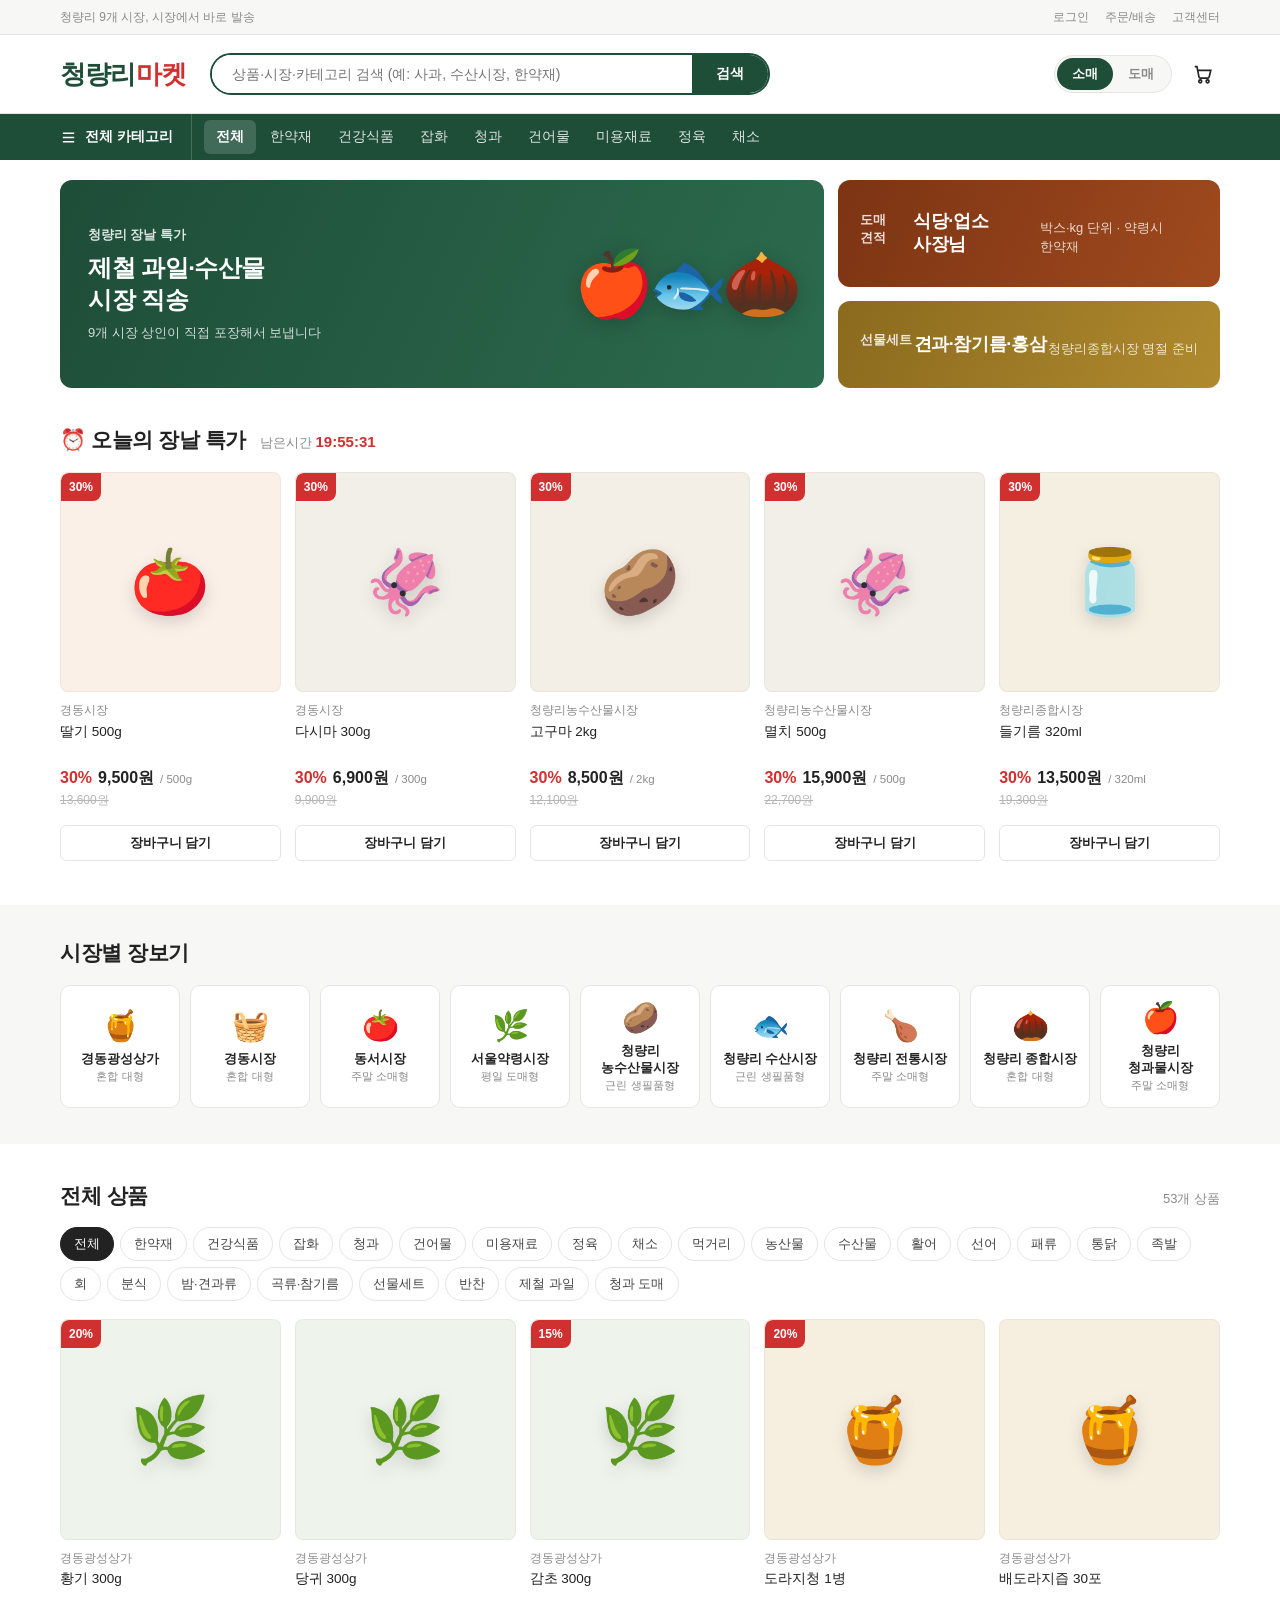
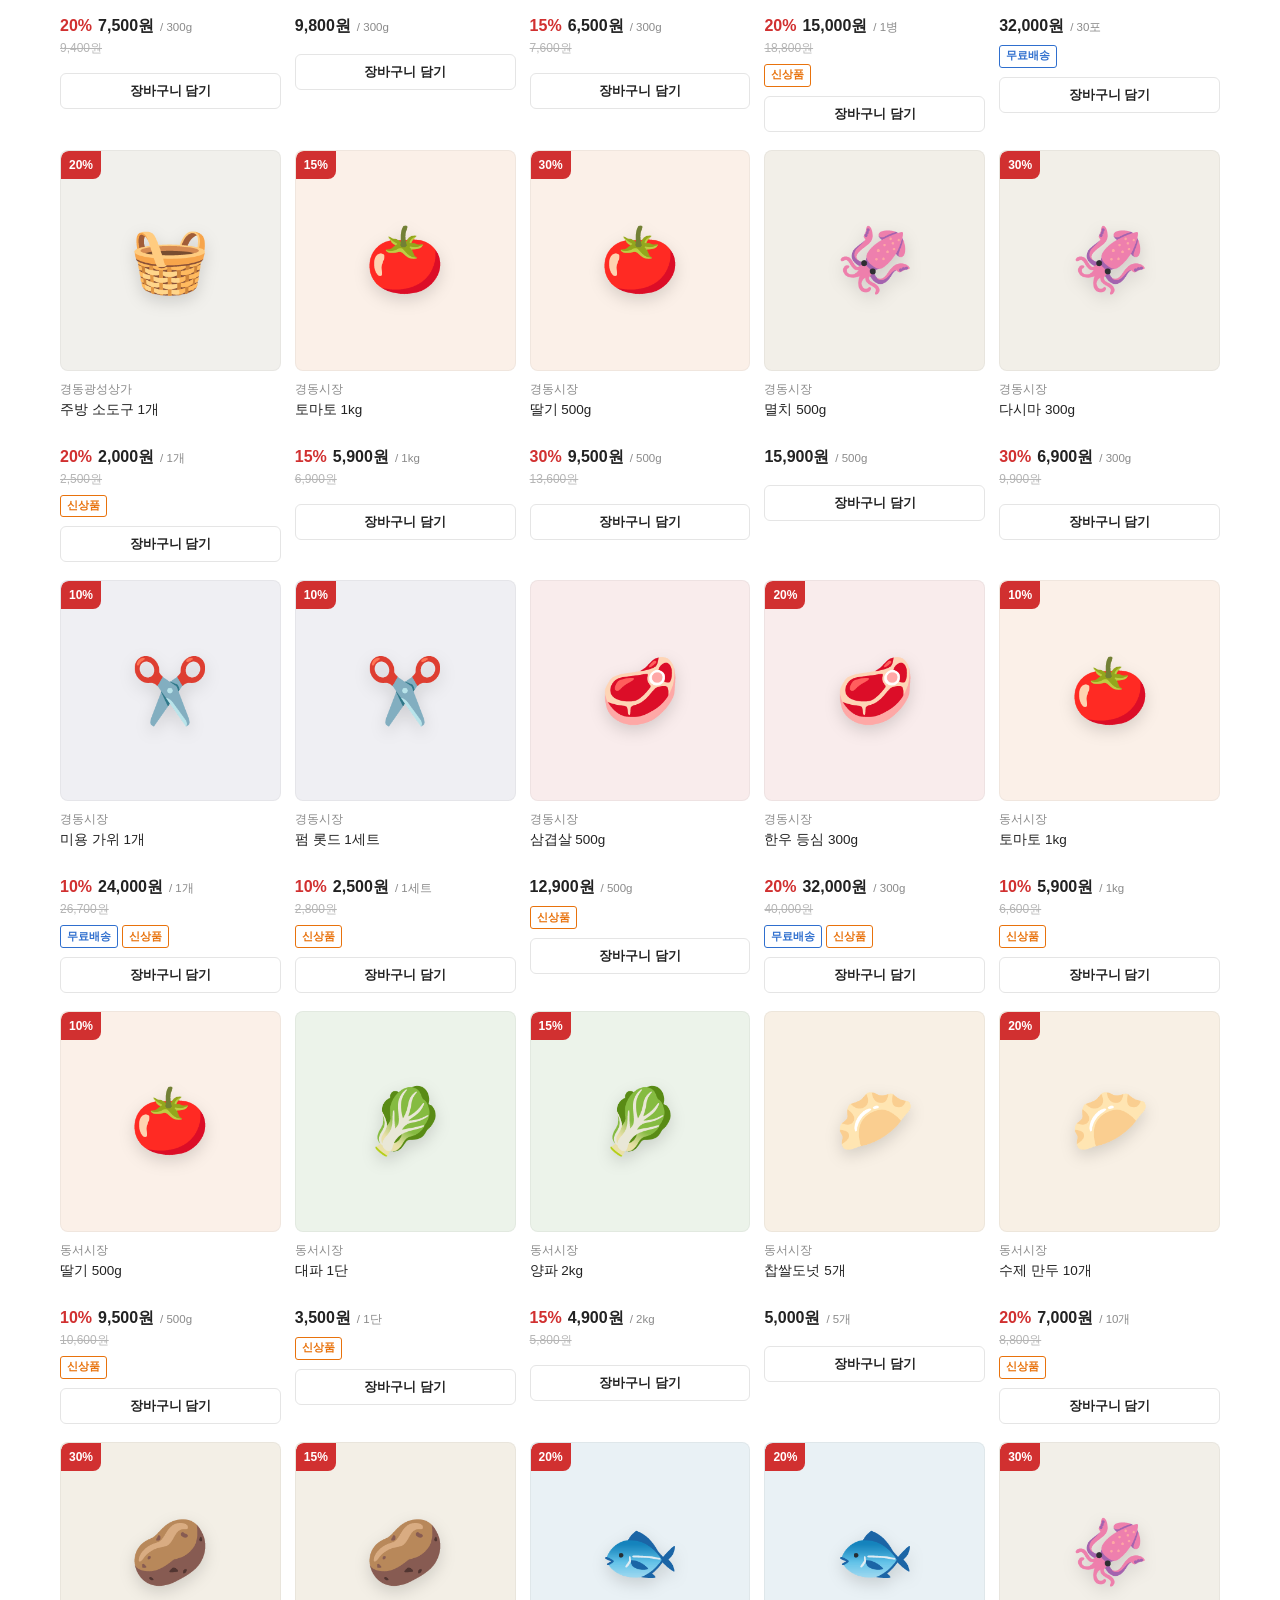
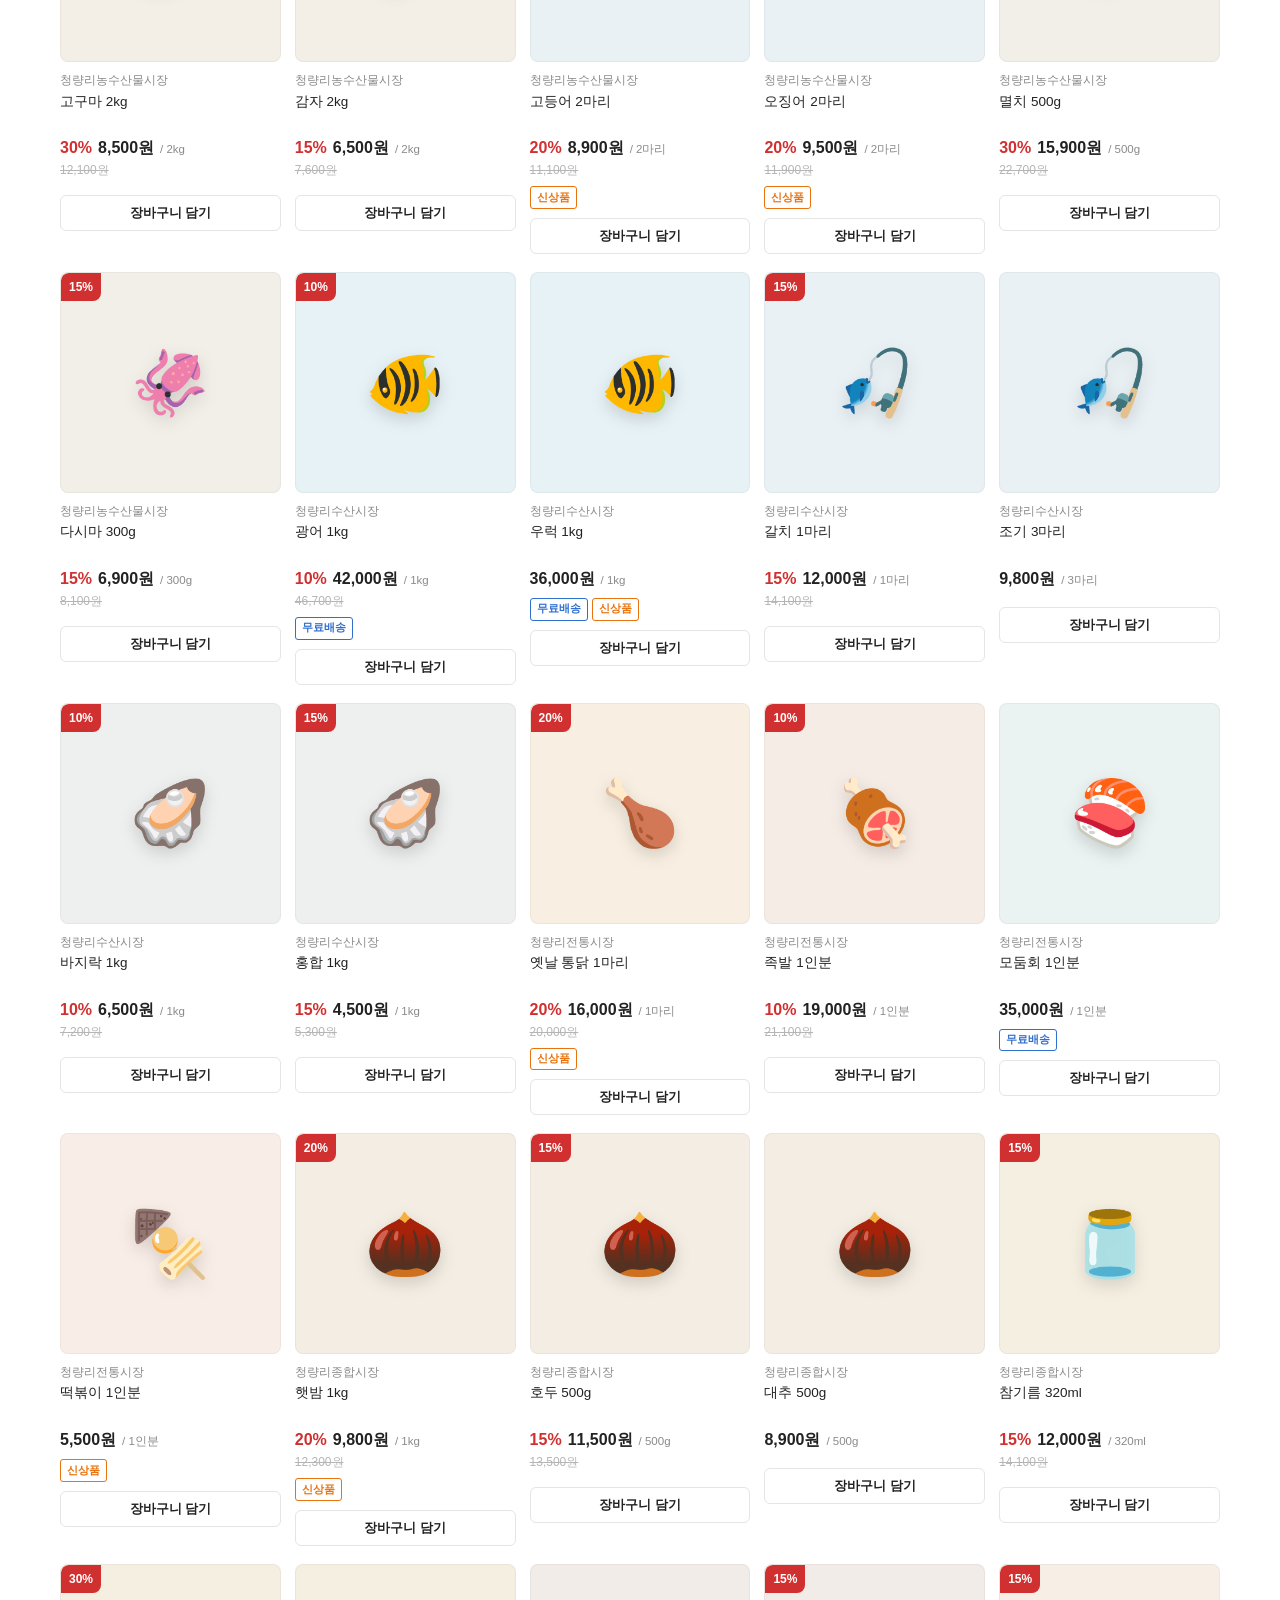
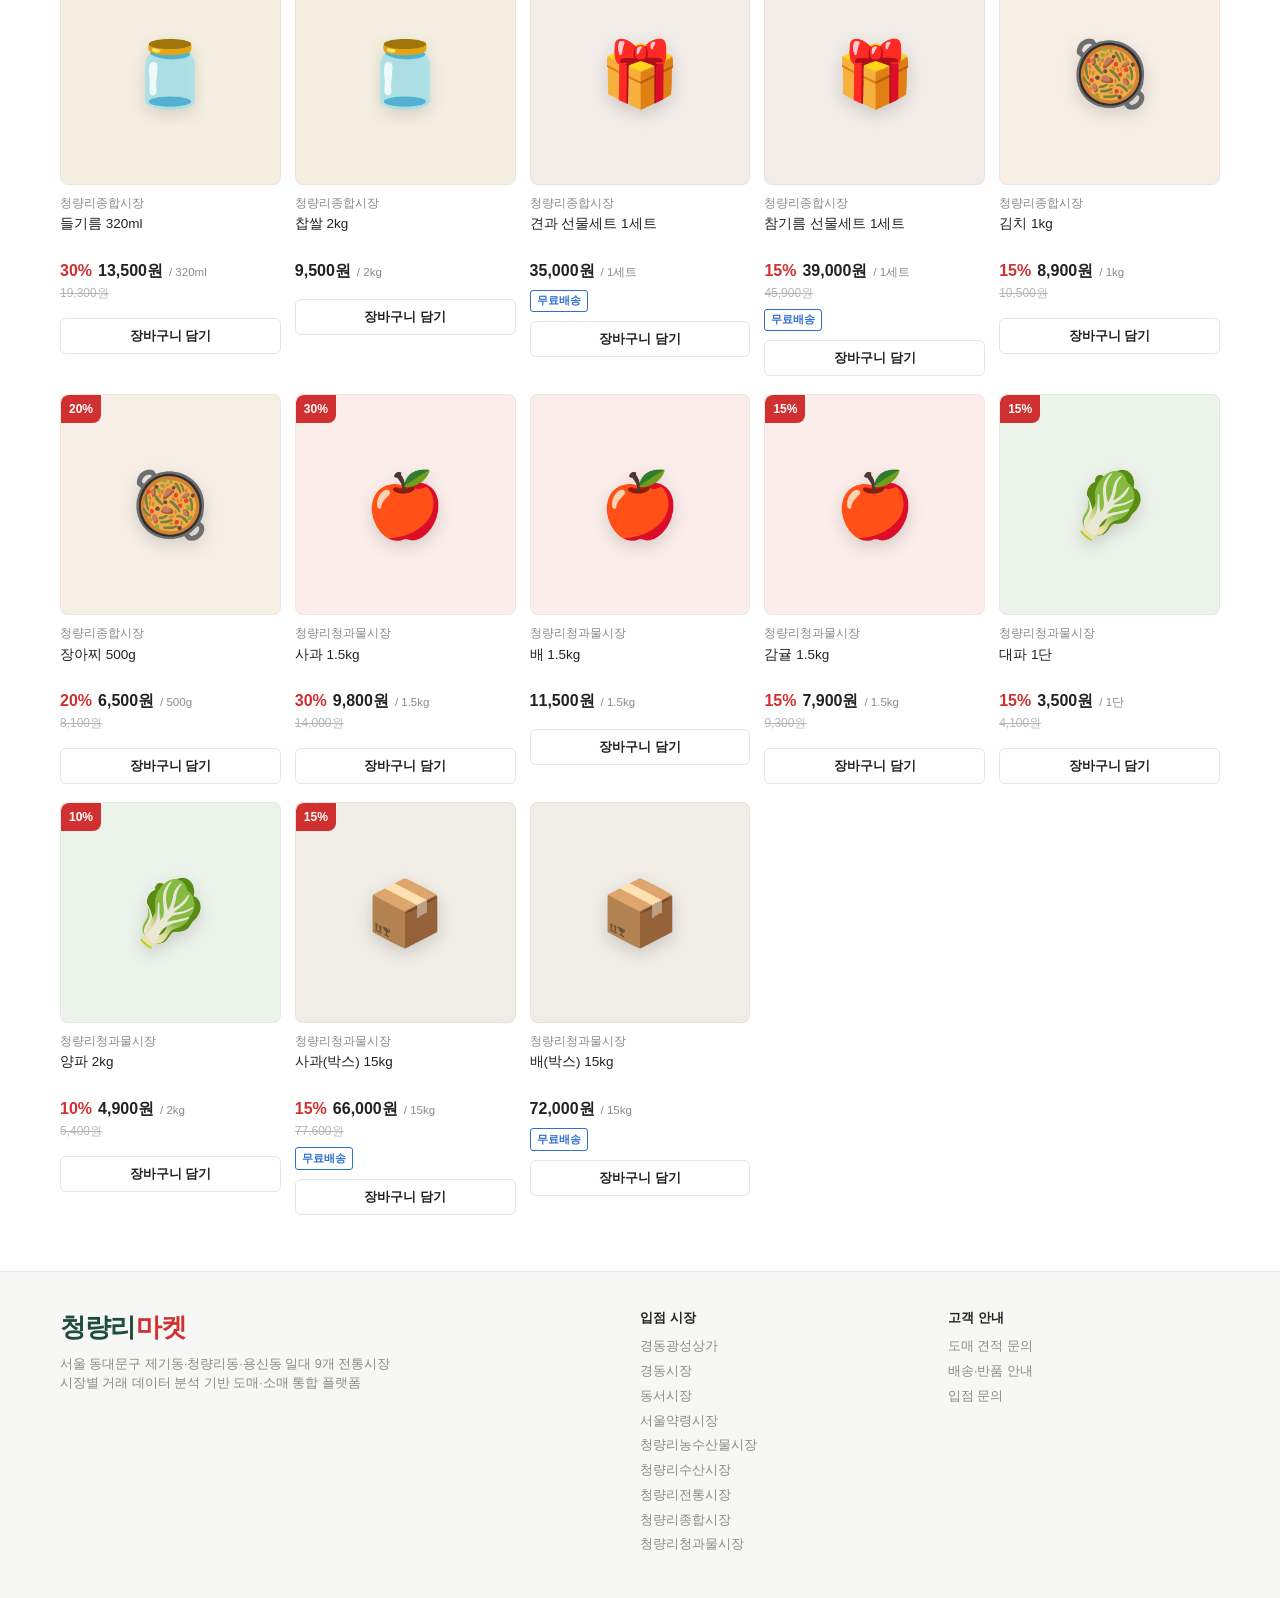
==== commit d1a4475b: "에셋 캐시버스팅 쿼리 추가 Pages 캐시(10분) 때문에 배포 직후 구버전 JS가 새 HTML과 섞이는 문제 방지. 배포 시 v= 값을 올리면 즉시 반영된다.  Co-Author" ====
--- a/site/index.html
+++ b/site/index.html
@@ -5,7 +5,7 @@
 <meta name="viewport" content="width=device-width, initial-scale=1">
 <title>청량리마켓 — 청량리 9개 전통시장 온라인 장보기</title>
 <meta name="description" content="청량리 9개 전통시장의 상품을 시장에서 직접 발송합니다. 도매·소매 모두 가능.">
-<link rel="stylesheet" href="styles.css">
+<link rel="stylesheet" href="styles.css?v=2">
 </head>
 <body>
 
@@ -147,6 +147,6 @@
   </footer>
 </aside>
 
-<script src="app.js"></script>
+<script src="app.js?v=2"></script>
 </body>
 </html>
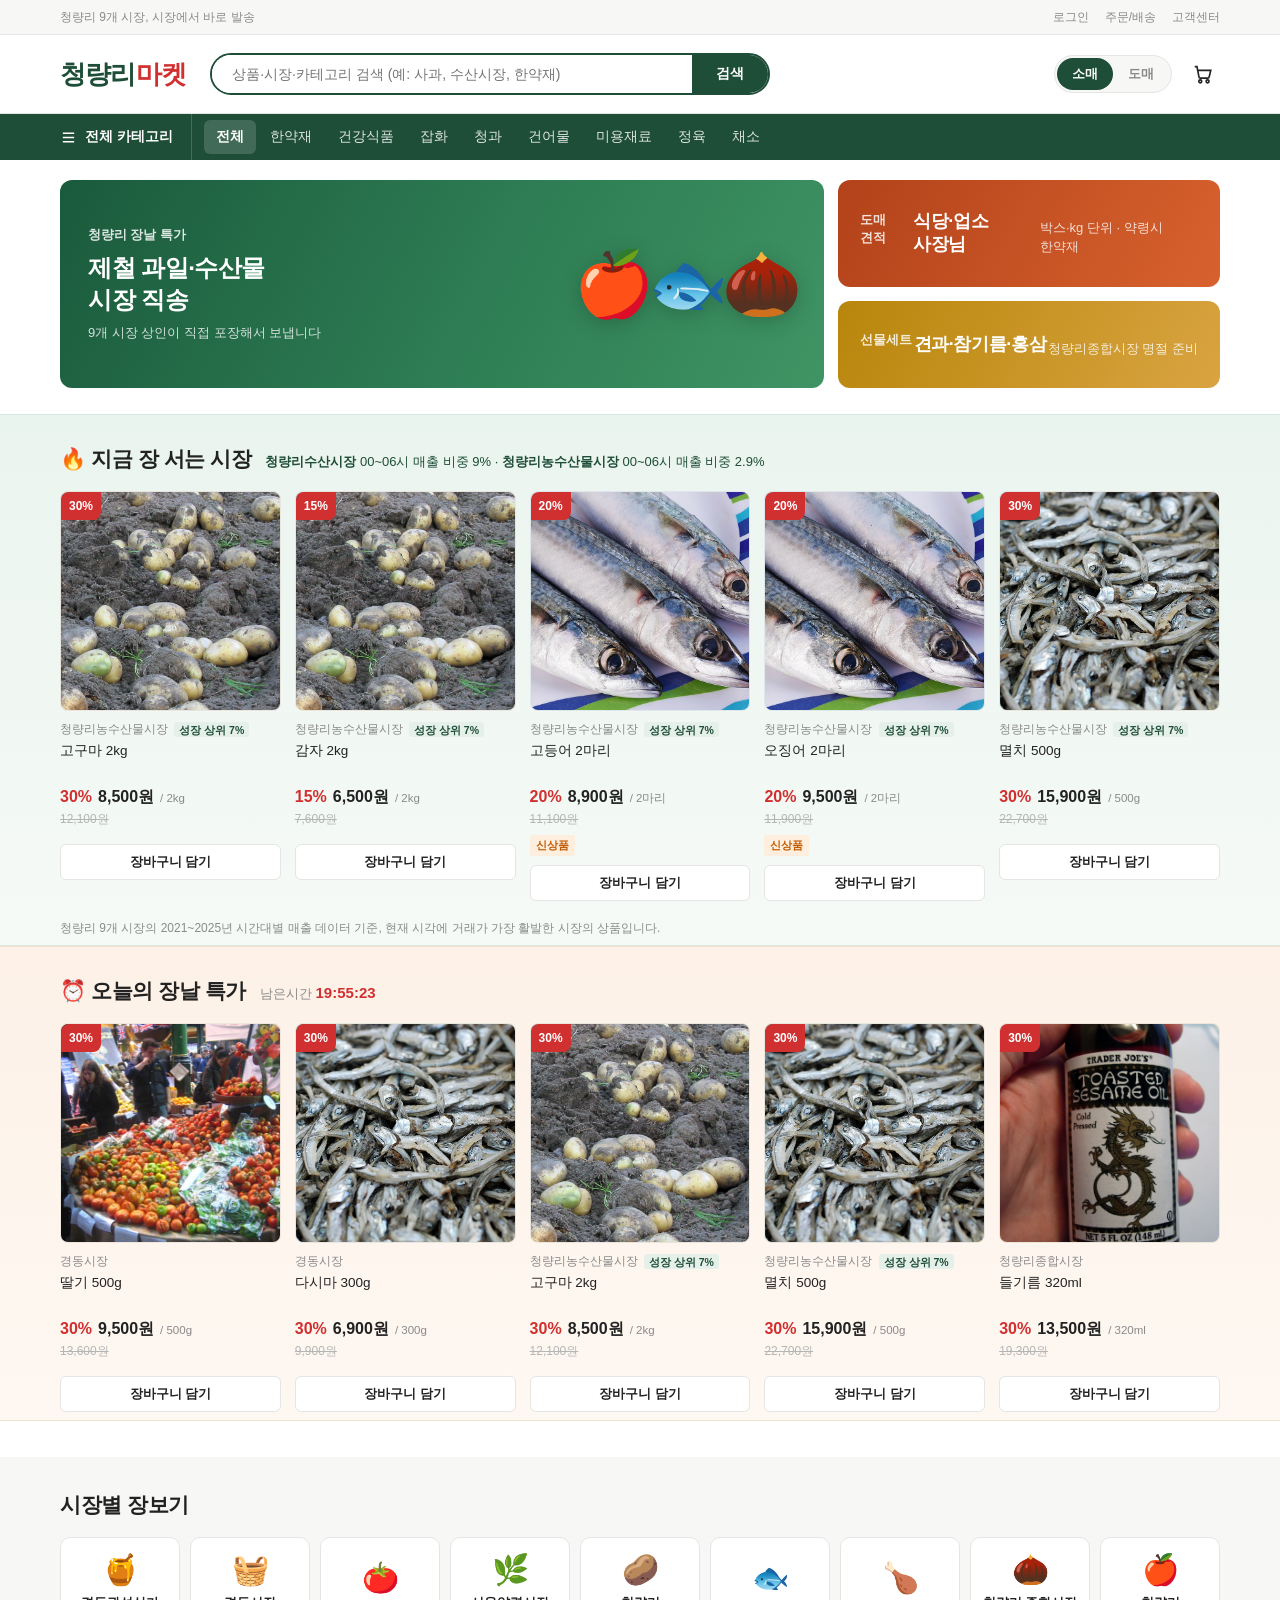
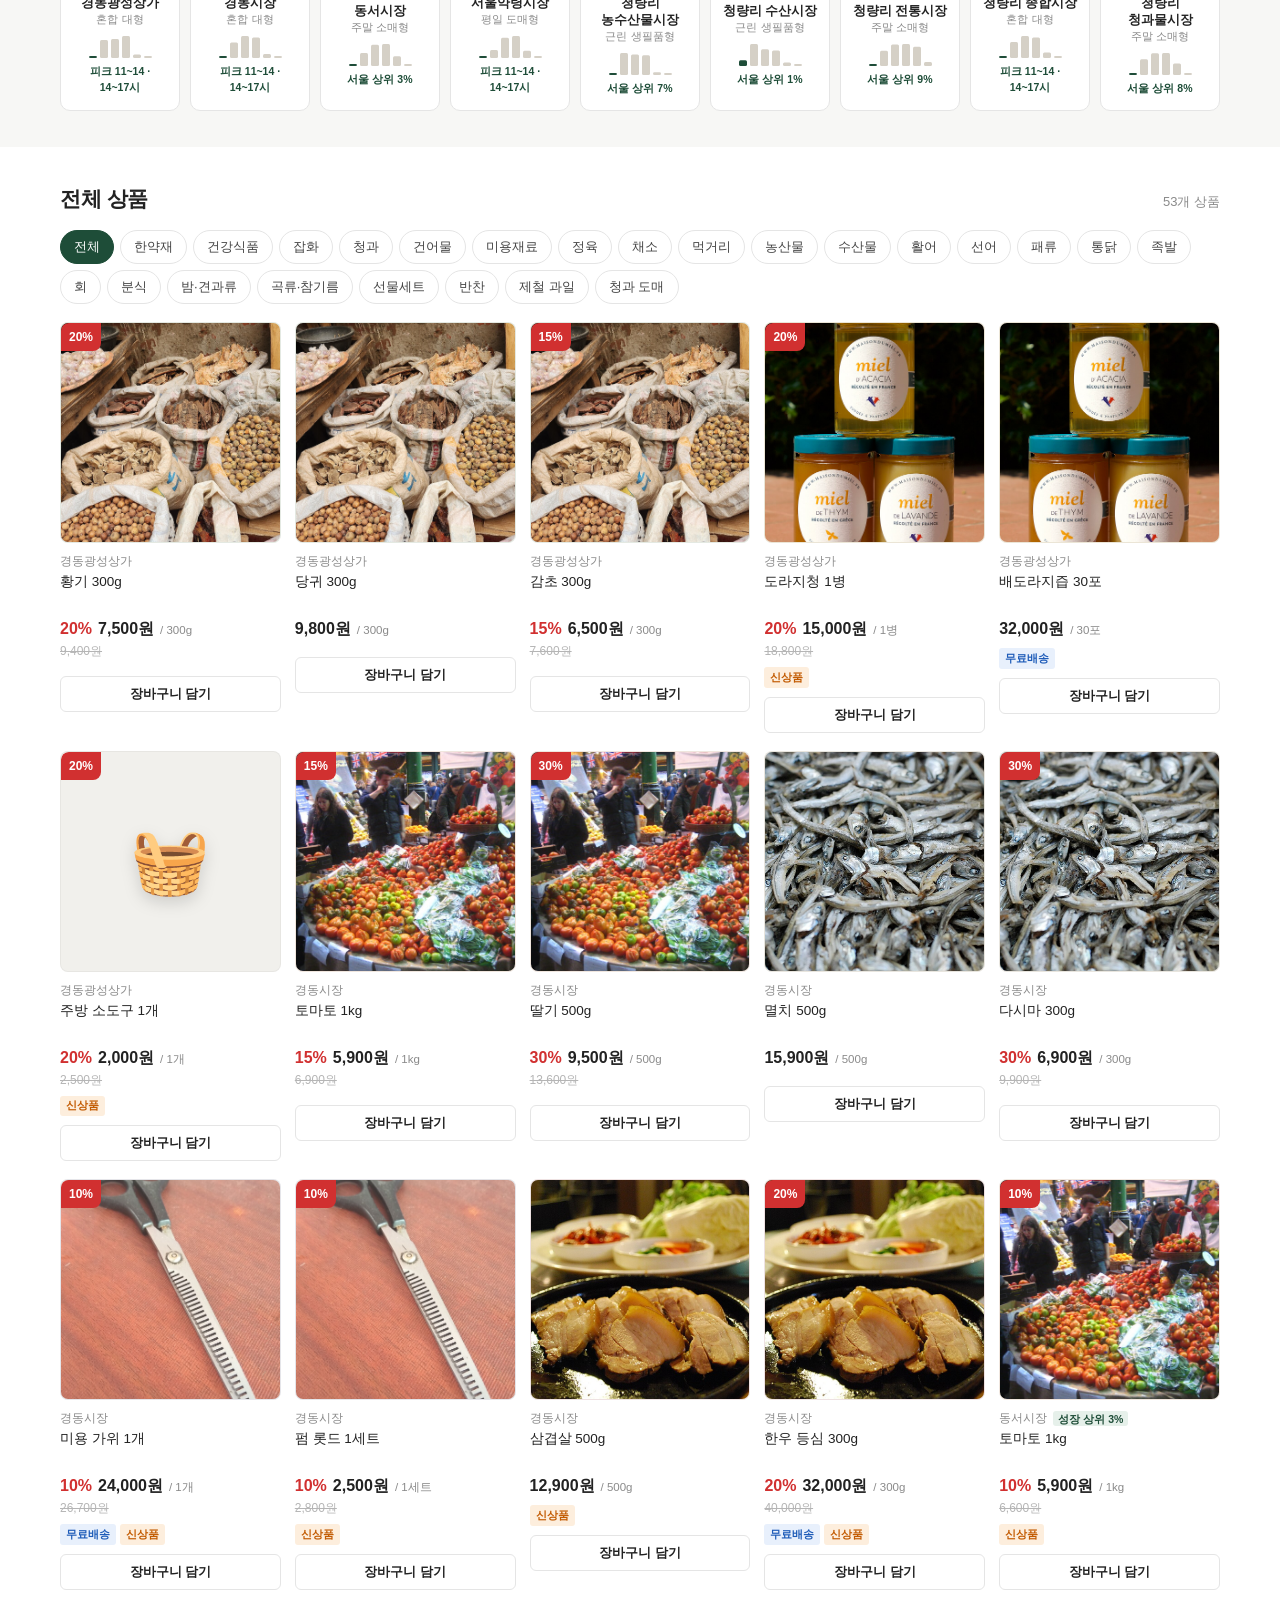
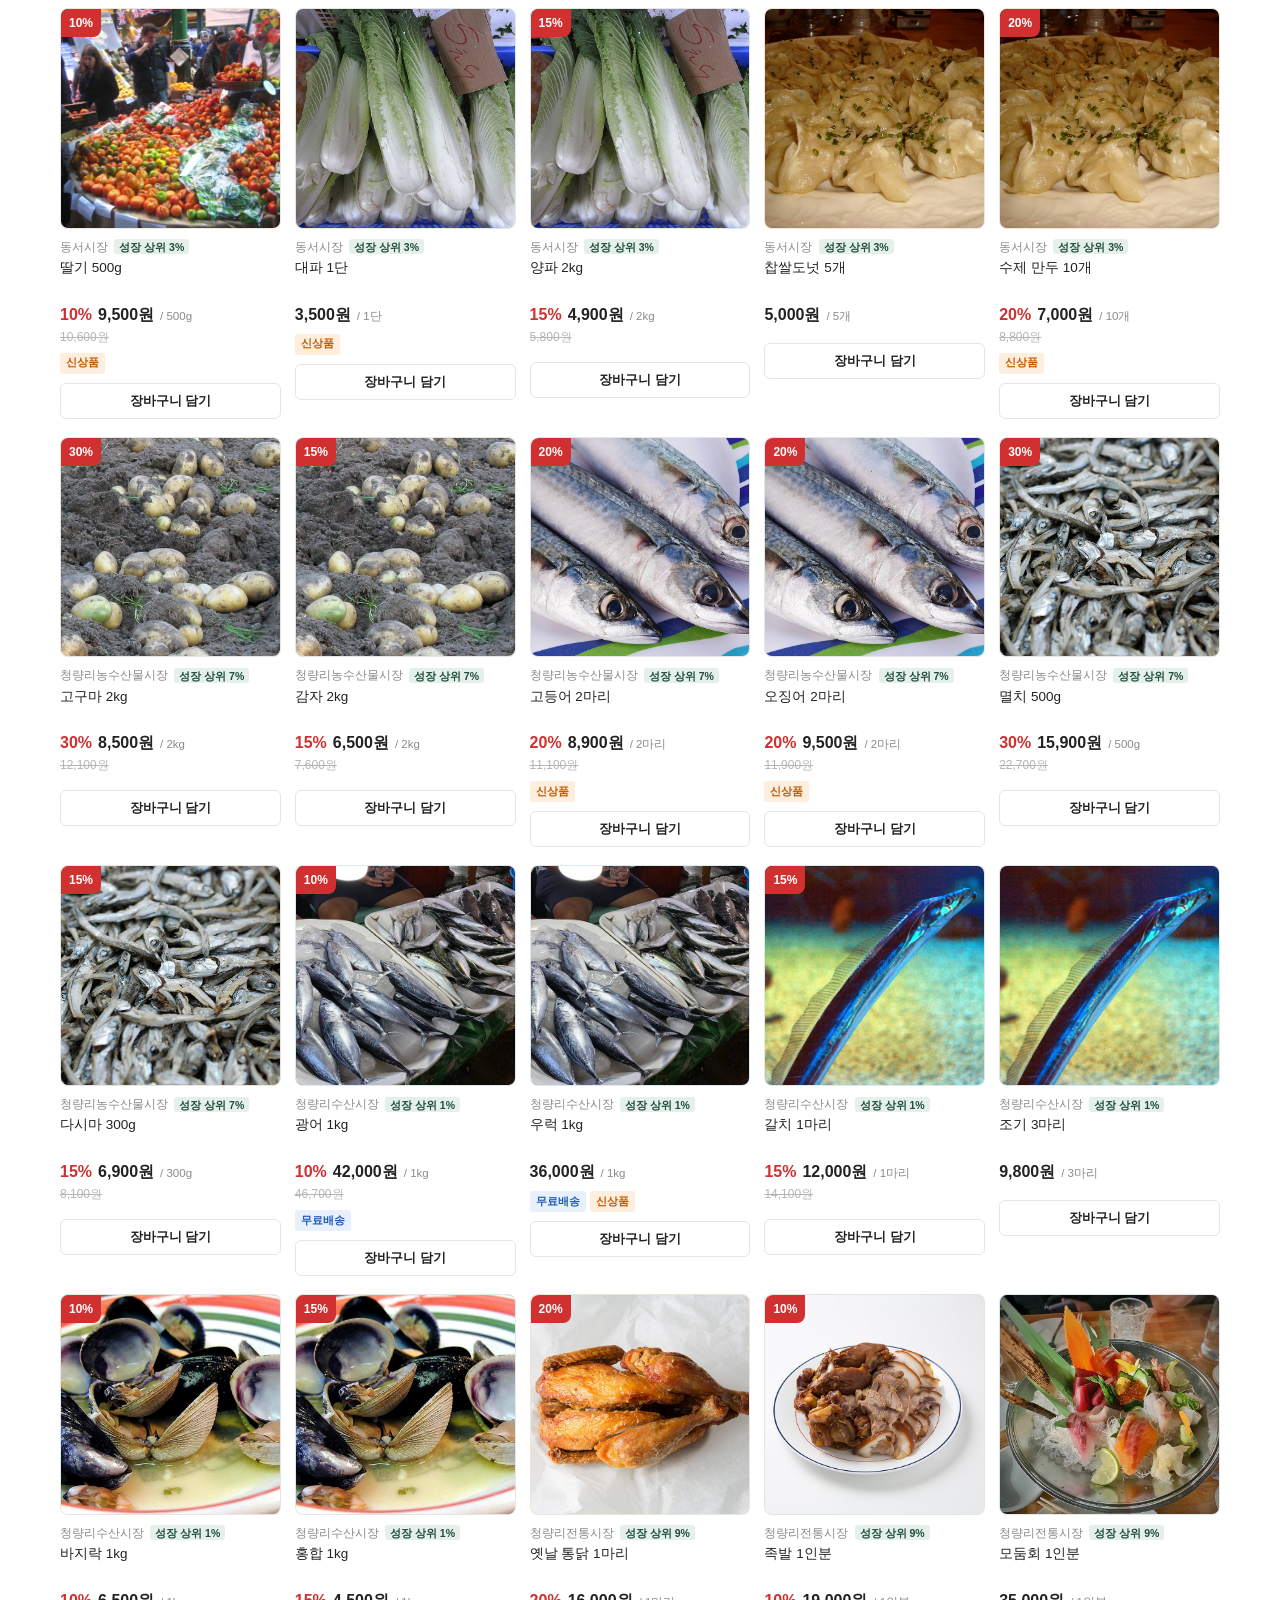
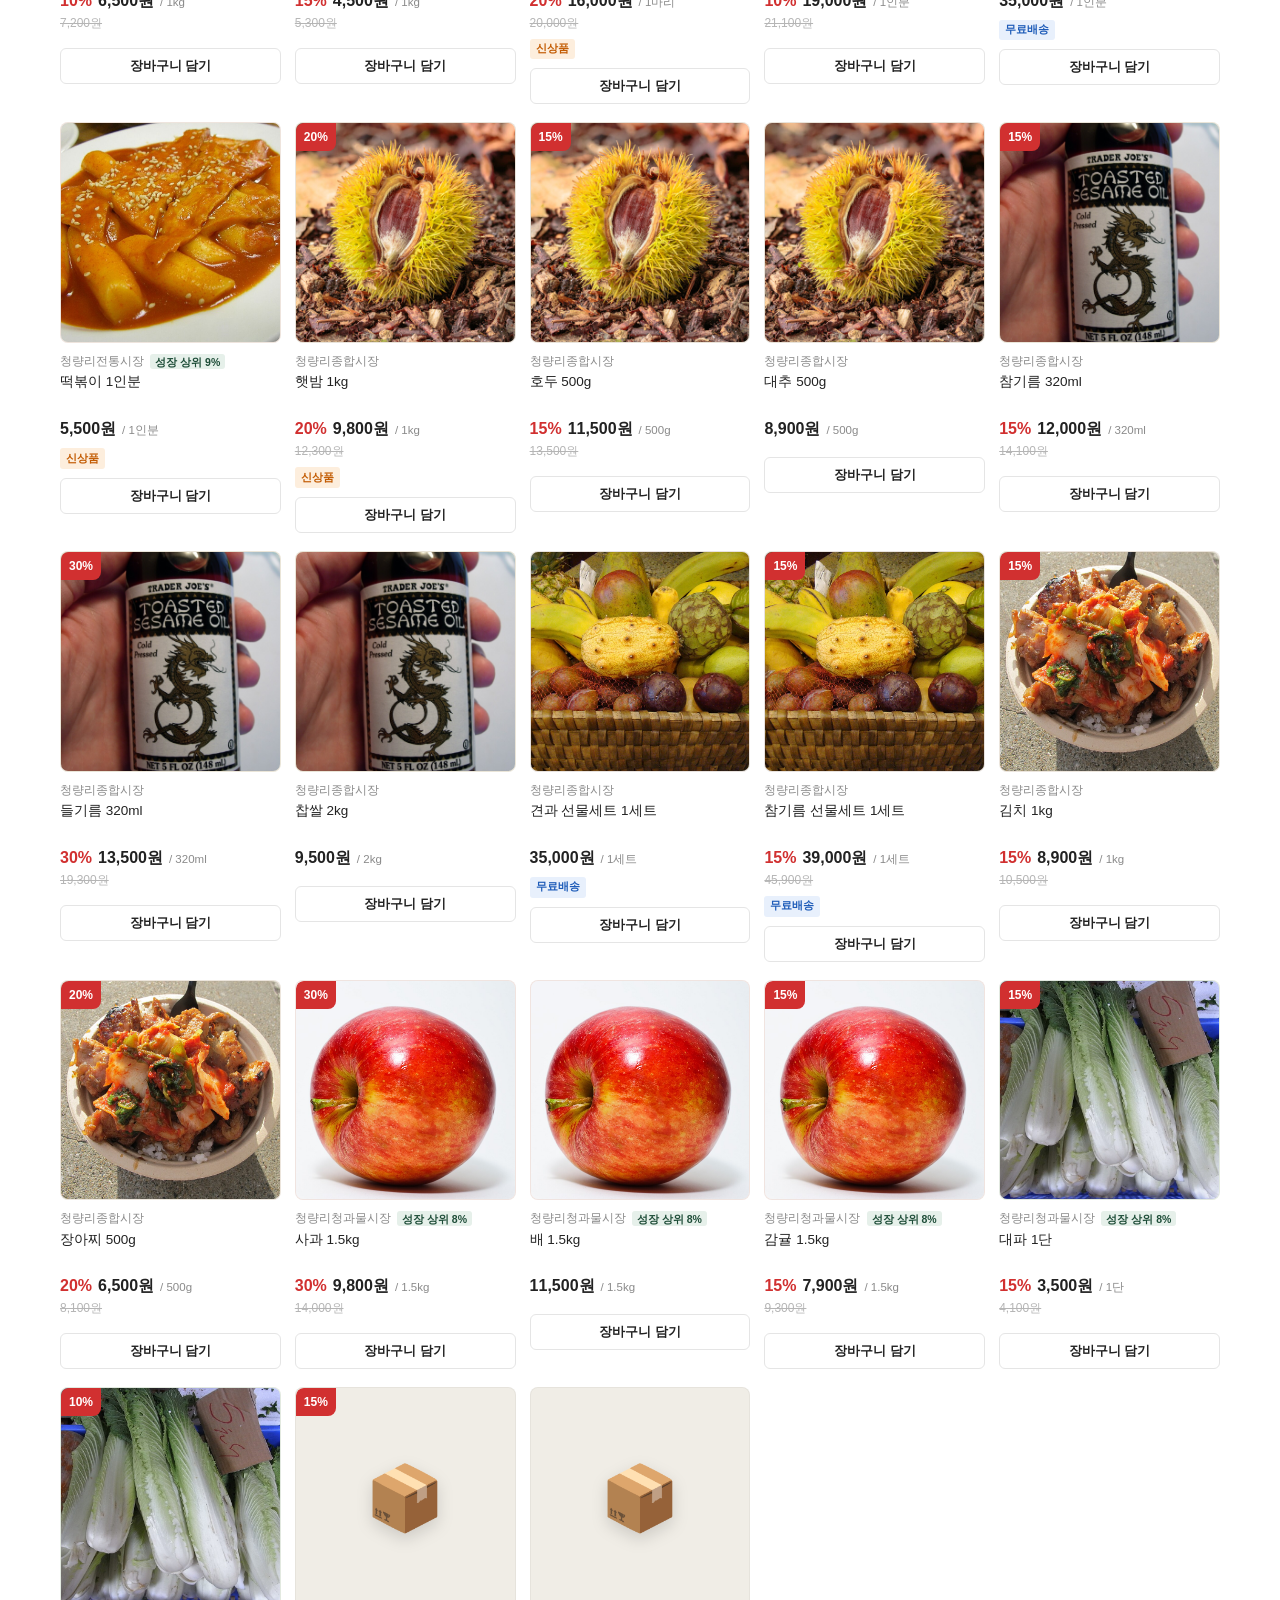
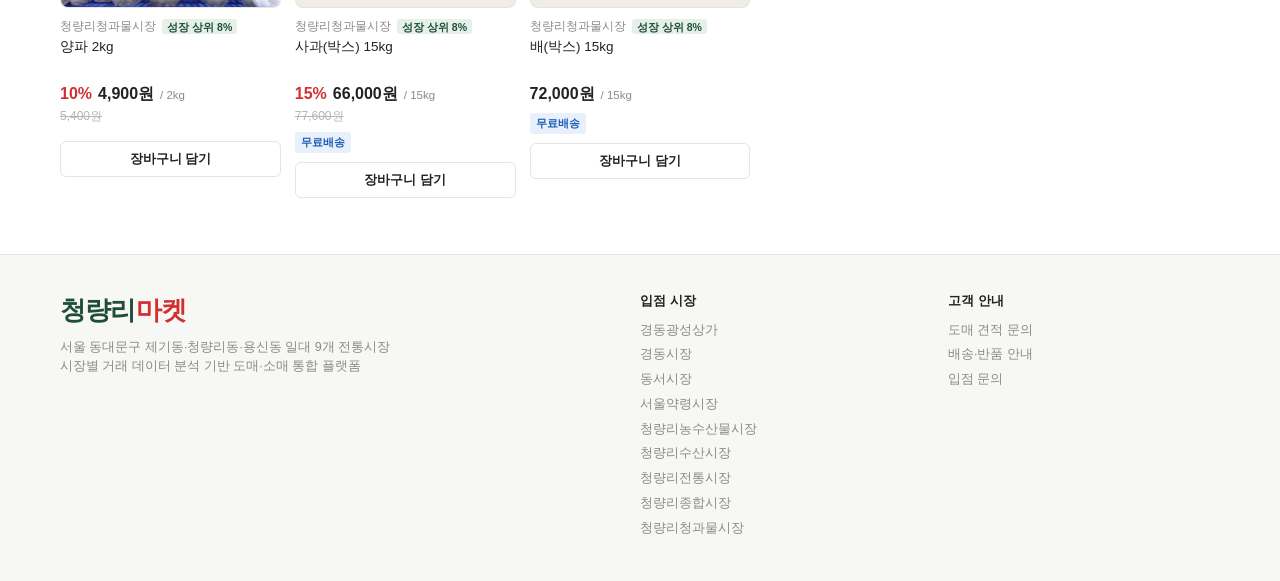
==== commit 475759b3: "분석 데이터를 화면 전면에 + 실사 이미지 + 컬러 밴드 - '지금 장 서는 시장': 현재 시각을 시간대별 매출 프로파일에 대조해   실시간으로 추천 시장·상품이 바뀌는 섹션. 근" ====
--- a/site/index.html
+++ b/site/index.html
@@ -5,7 +5,7 @@
 <meta name="viewport" content="width=device-width, initial-scale=1">
 <title>청량리마켓 — 청량리 9개 전통시장 온라인 장보기</title>
 <meta name="description" content="청량리 9개 전통시장의 상품을 시장에서 직접 발송합니다. 도매·소매 모두 가능.">
-<link rel="stylesheet" href="styles.css?v=2">
+<link rel="stylesheet" href="styles.css?v=3">
 </head>
 <body>
 
@@ -82,13 +82,27 @@
     </div>
   </section>
 
+  <!-- 지금 장 서는 시장 — 시간대 매출 데이터가 실시간으로 구좌를 정한다 -->
+  <section class="live-band">
+    <div class="wrap section" style="padding-top:28px">
+      <div class="section-head">
+        <h2>🔥 지금 장 서는 시장</h2>
+        <span class="live-why" id="live-why"></span>
+      </div>
+      <div class="grid grid-deal" id="live-grid"></div>
+      <p class="data-note">청량리 9개 시장의 2021~2025년 시간대별 매출 데이터 기준, 현재 시각에 거래가 가장 활발한 시장의 상품입니다.</p>
+    </div>
+  </section>
+
   <!-- 타임세일 -->
-  <section class="wrap section">
-    <div class="section-head">
-      <h2>⏰ 오늘의 장날 특가</h2>
-      <div class="countdown">남은시간 <b id="countdown">--:--:--</b></div>
+  <section class="deal-band">
+    <div class="wrap section" style="padding-top:28px">
+      <div class="section-head">
+        <h2>⏰ 오늘의 장날 특가</h2>
+        <div class="countdown">남은시간 <b id="countdown">--:--:--</b></div>
+      </div>
+      <div class="grid grid-deal" id="deal-grid"></div>
     </div>
-    <div class="grid grid-deal" id="deal-grid"></div>
   </section>
 
   <!-- 시장 바로가기 -->
@@ -147,6 +161,6 @@
   </footer>
 </aside>
 
-<script src="app.js?v=2"></script>
+<script src="app.js?v=3"></script>
 </body>
 </html>
--- a/site/styles.css
+++ b/site/styles.css
@@ -77,11 +77,11 @@
 .banner em { display: block; font-style: normal; font-size: 12.5px; font-weight: 700; opacity: .85; margin-bottom: 8px; }
 .banner strong { display: block; font-size: 24px; line-height: 1.3; font-weight: 800; letter-spacing: -0.02em; }
 .banner span { display: block; font-size: 13px; opacity: .8; margin-top: 8px; }
-.banner-a { background: linear-gradient(115deg, #1e4d38, #2c6b4e); min-height: 208px; }
+.banner-a { background: linear-gradient(118deg, #1a5a3c 0%, #2e7d54 55%, #3f9464 100%); min-height: 208px; }
 .banner-art { font-size: 64px; letter-spacing: -6px; filter: drop-shadow(0 4px 10px rgba(0,0,0,.2)); }
 .banner-side { display: grid; gap: 14px; }
-.banner-b { background: linear-gradient(115deg, #7c3413, #a04a1e); padding: 20px 22px; }
-.banner-c { background: linear-gradient(115deg, #8a6a1e, #b08a2e); padding: 20px 22px; }
+.banner-b { background: linear-gradient(118deg, #b3421a, #d8622e); padding: 20px 22px; }
+.banner-c { background: linear-gradient(118deg, #b8860b, #d9a441); padding: 20px 22px; }
 .banner-b strong, .banner-c strong { font-size: 18px; }
 
 /* ---------- 섹션 ---------- */
@@ -101,12 +101,15 @@
   display: flex; align-items: center; justify-content: center; margin-bottom: 10px;
   border: 1px solid rgba(0,0,0,.045);
 }
+.thumb img { width: 100%; height: 100%; object-fit: cover; }
 .thumb .emoji { font-size: 64px; line-height: 1; filter: drop-shadow(0 6px 8px rgba(0,0,0,.14)); }
 .thumb .off {
   position: absolute; left: 0; top: 0; background: var(--price); color: #fff;
   font-size: 12px; font-weight: 800; padding: 5px 8px; border-radius: var(--radius) 0 8px 0;
 }
 .card .market-name { font-size: 11.5px; color: var(--muted); }
+.mini-top { color: var(--green); font-weight: 700; font-size: 10.5px;
+  background: #e6f0ea; border-radius: 3px; padding: 1.5px 5px; margin-left: 3px; }
 .card .name { font-size: 13.5px; color: var(--ink); margin: 3px 0 6px; line-height: 1.4; min-height: 2.8em;
   display: -webkit-box; -webkit-line-clamp: 2; -webkit-box-orient: vertical; overflow: hidden; }
 .price-row { display: flex; align-items: baseline; gap: 6px; flex-wrap: wrap; }
@@ -116,14 +119,21 @@
 .was { font-size: 12px; color: #b5b5b5; text-decoration: line-through; margin-top: 1px; }
 .badges { display: flex; gap: 4px; margin-top: 7px; }
 .badge { font-size: 10.5px; font-weight: 700; padding: 2.5px 6px; border-radius: 3px; }
-.badge-ship { color: var(--badge-ship); border: 1px solid currentColor; }
-.badge-new { color: var(--badge-new); border: 1px solid currentColor; }
-.badge-b2b { color: var(--green); border: 1px solid currentColor; }
+.badge-ship { color: #1d5bb8; background: #e8f0fc; }
+.badge-new { color: #c25a00; background: #fdeedd; }
+.badge-b2b { color: var(--green); background: #e6f0ea; }
 .card .add {
   margin-top: 9px; border: 1px solid var(--line); border-radius: 6px; padding: 8px 0;
   font-size: 13px; font-weight: 700; color: var(--ink); text-align: center; background: #fff;
 }
 .card .add:active { background: var(--bg-soft); }
+
+/* ---------- 분석 기반 섹션 밴드 ---------- */
+.live-band { background: linear-gradient(180deg, #eaf4ee, #f6faf7); border-block: 1px solid #d9e8de; margin-top: 26px; }
+.live-why { font-size: 13px; color: var(--green); }
+.live-why b { font-weight: 800; }
+.deal-band { background: linear-gradient(180deg, #fdf1e7, #fef8f2); border-block: 1px solid #f3e0cd; }
+.data-note { font-size: 12px; color: var(--muted); margin-top: 18px; }
 
 /* ---------- 시장 스트립 ---------- */
 .market-strip-band { background: var(--bg-soft); margin-top: 36px; padding: 32px 0 36px; }
@@ -132,12 +142,14 @@
 .mcard[aria-pressed="true"] { border-color: var(--green); box-shadow: 0 0 0 1.2px var(--green) inset; }
 .mcard .m-emoji { font-size: 30px; display: block; margin-bottom: 8px; }
 .mcard b { display: block; font-size: 12.5px; color: var(--ink); font-weight: 700; line-height: 1.35; }
-.mcard span { font-size: 11px; color: var(--muted); }
+.mcard span { font-size: 11px; color: var(--muted); display: block; margin-bottom: 7px; }
+.mcard svg { display: block; margin: 0 auto 5px; }
+.mcard .m-stat { font-style: normal; font-size: 10.5px; font-weight: 700; color: var(--green); }
 
 /* ---------- 필터 칩 ---------- */
 .chips { display: flex; gap: 6px; flex-wrap: wrap; margin-bottom: 18px; }
 .chips button { font-size: 13px; padding: 7px 13px; border-radius: 999px; border: 1px solid var(--line); color: var(--body); background: #fff; }
-.chips button[aria-pressed="true"] { background: var(--ink); color: #fff; border-color: var(--ink); }
+.chips button[aria-pressed="true"] { background: var(--green); color: #fff; border-color: var(--green); }
 
 .empty { padding: 60px 0; text-align: center; color: var(--muted); }
 
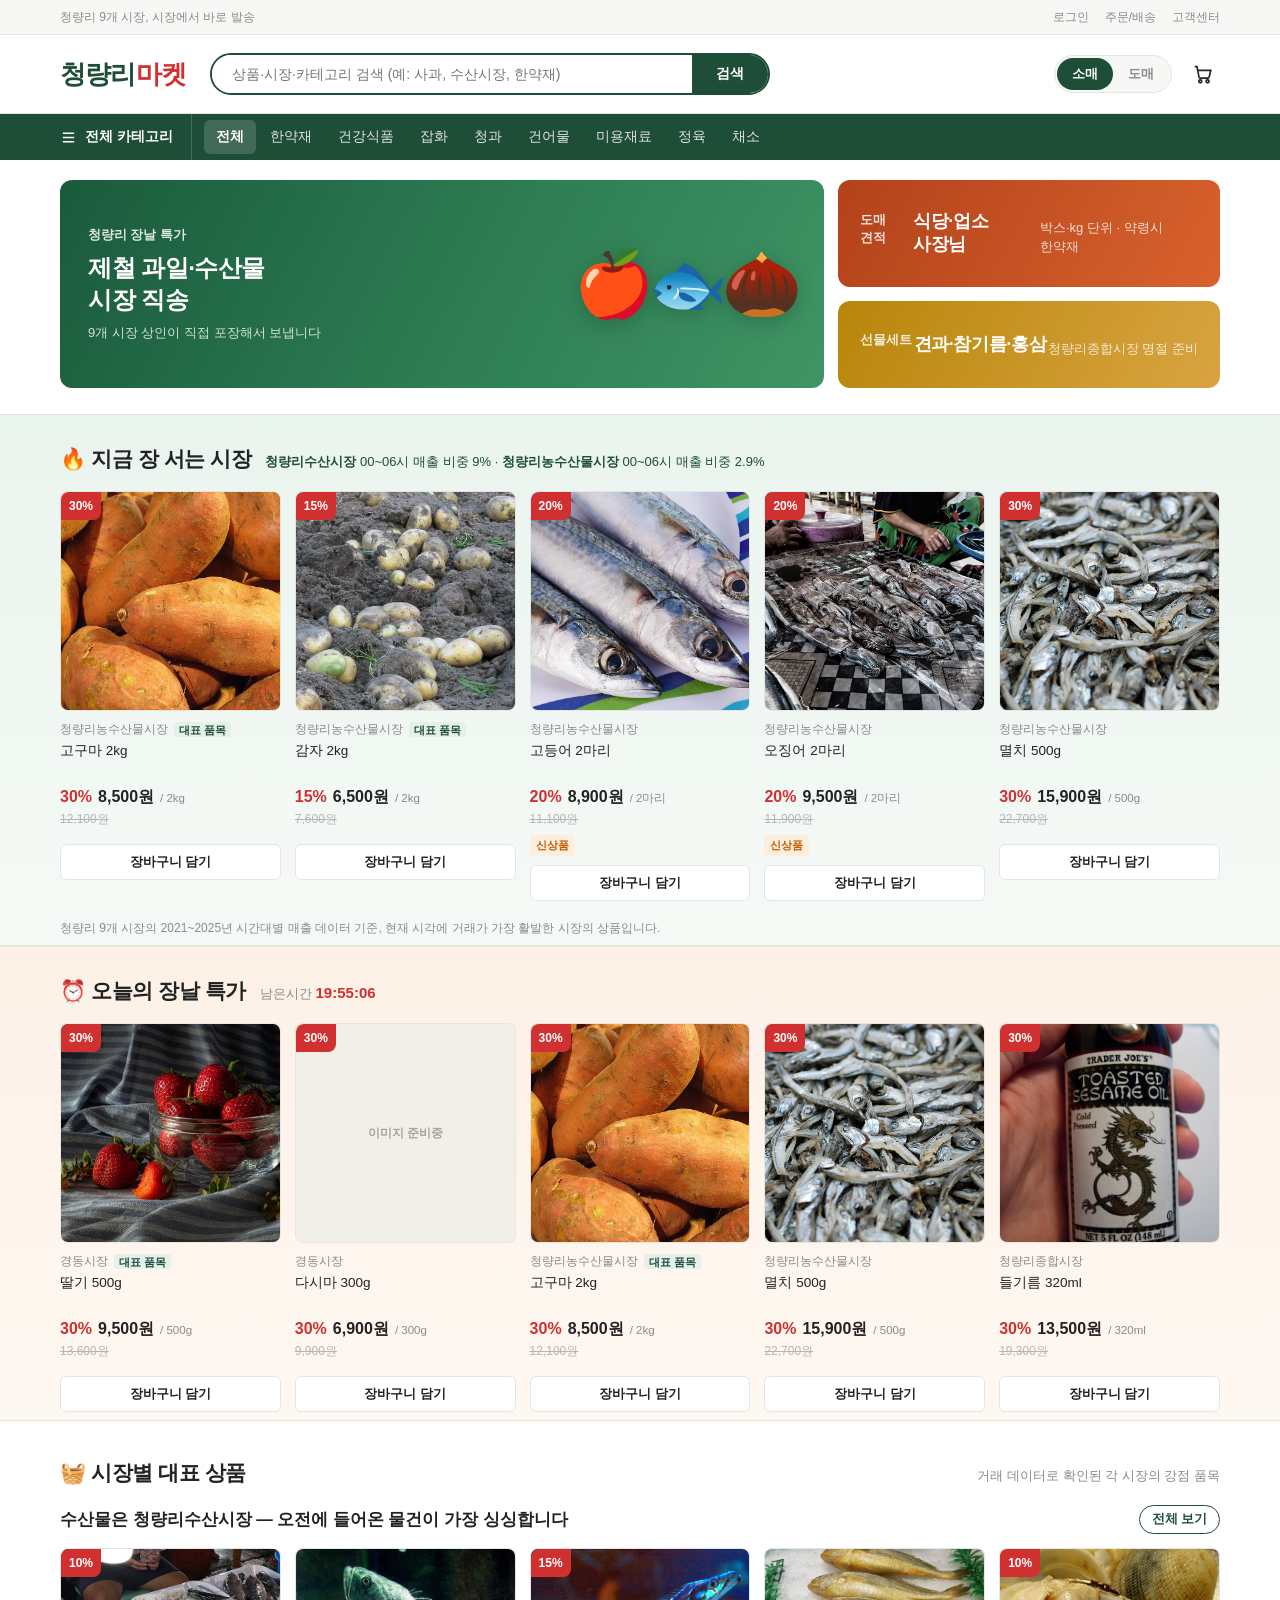
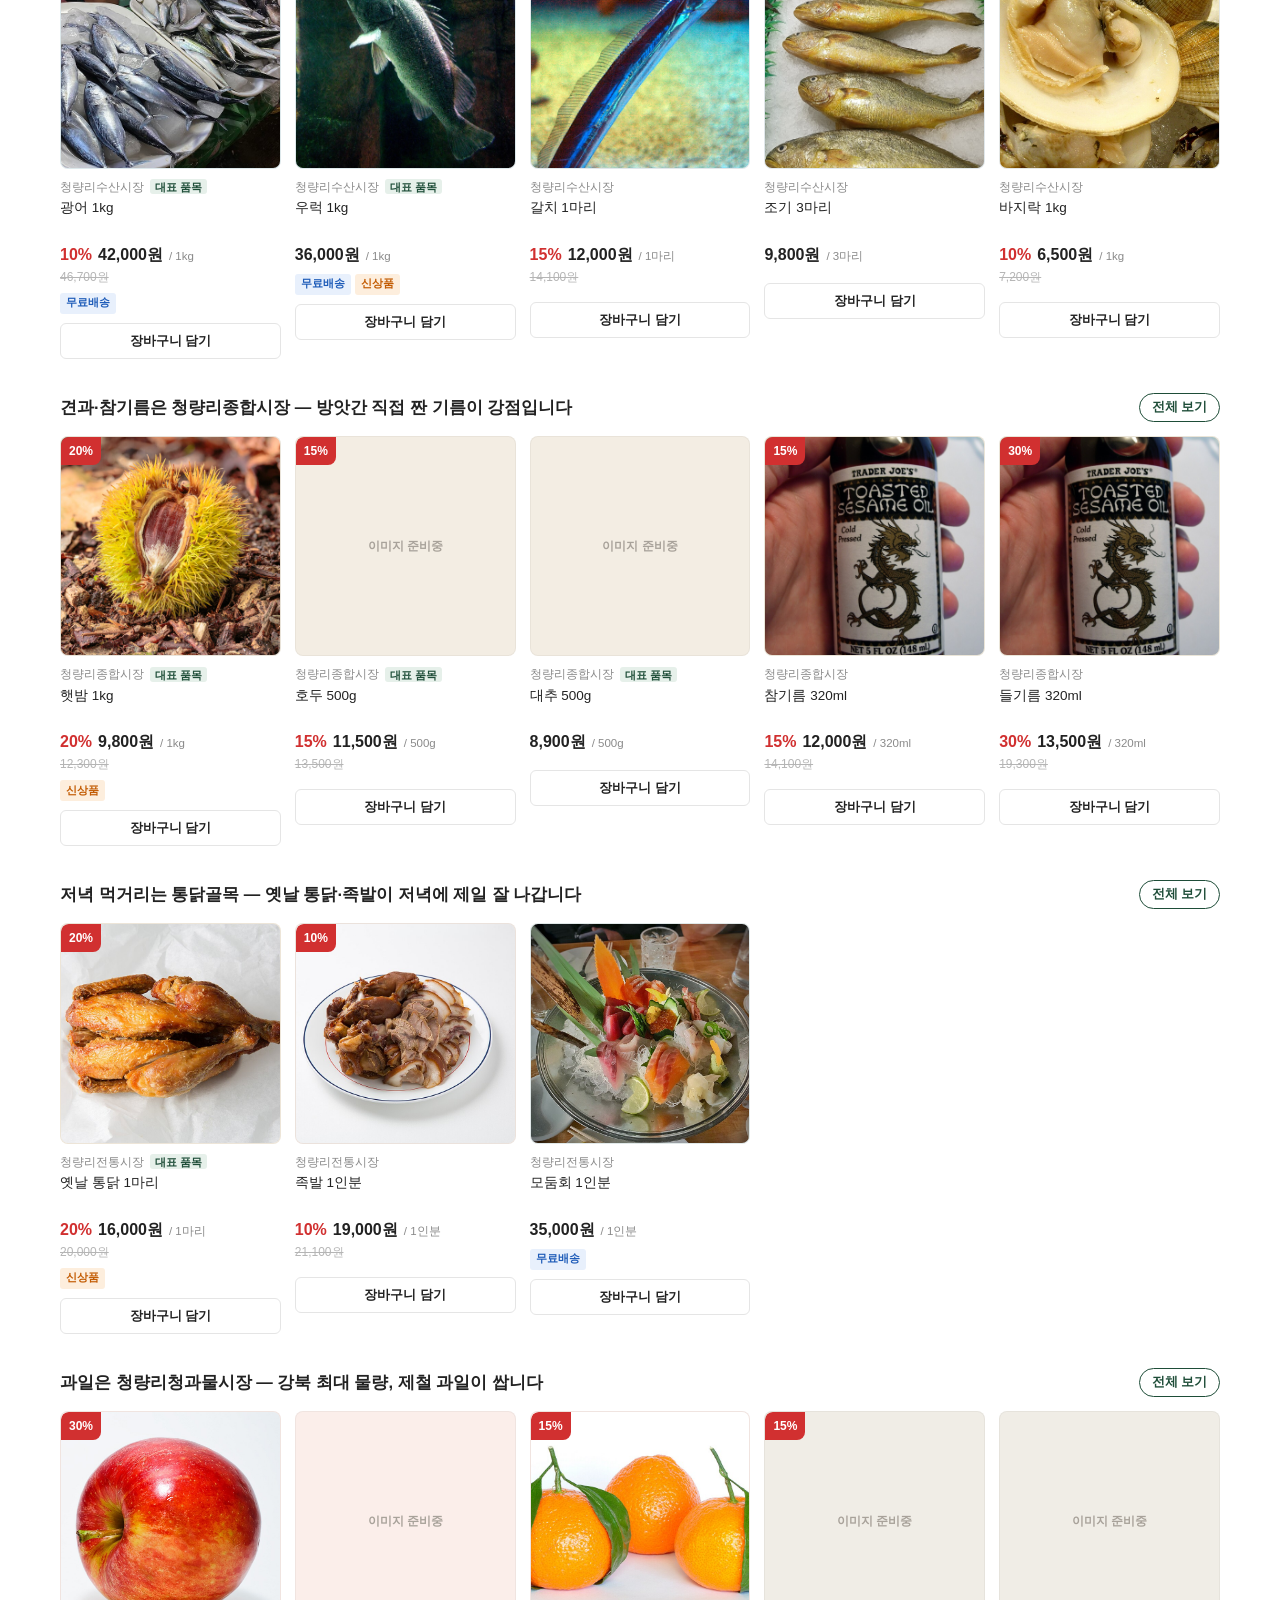
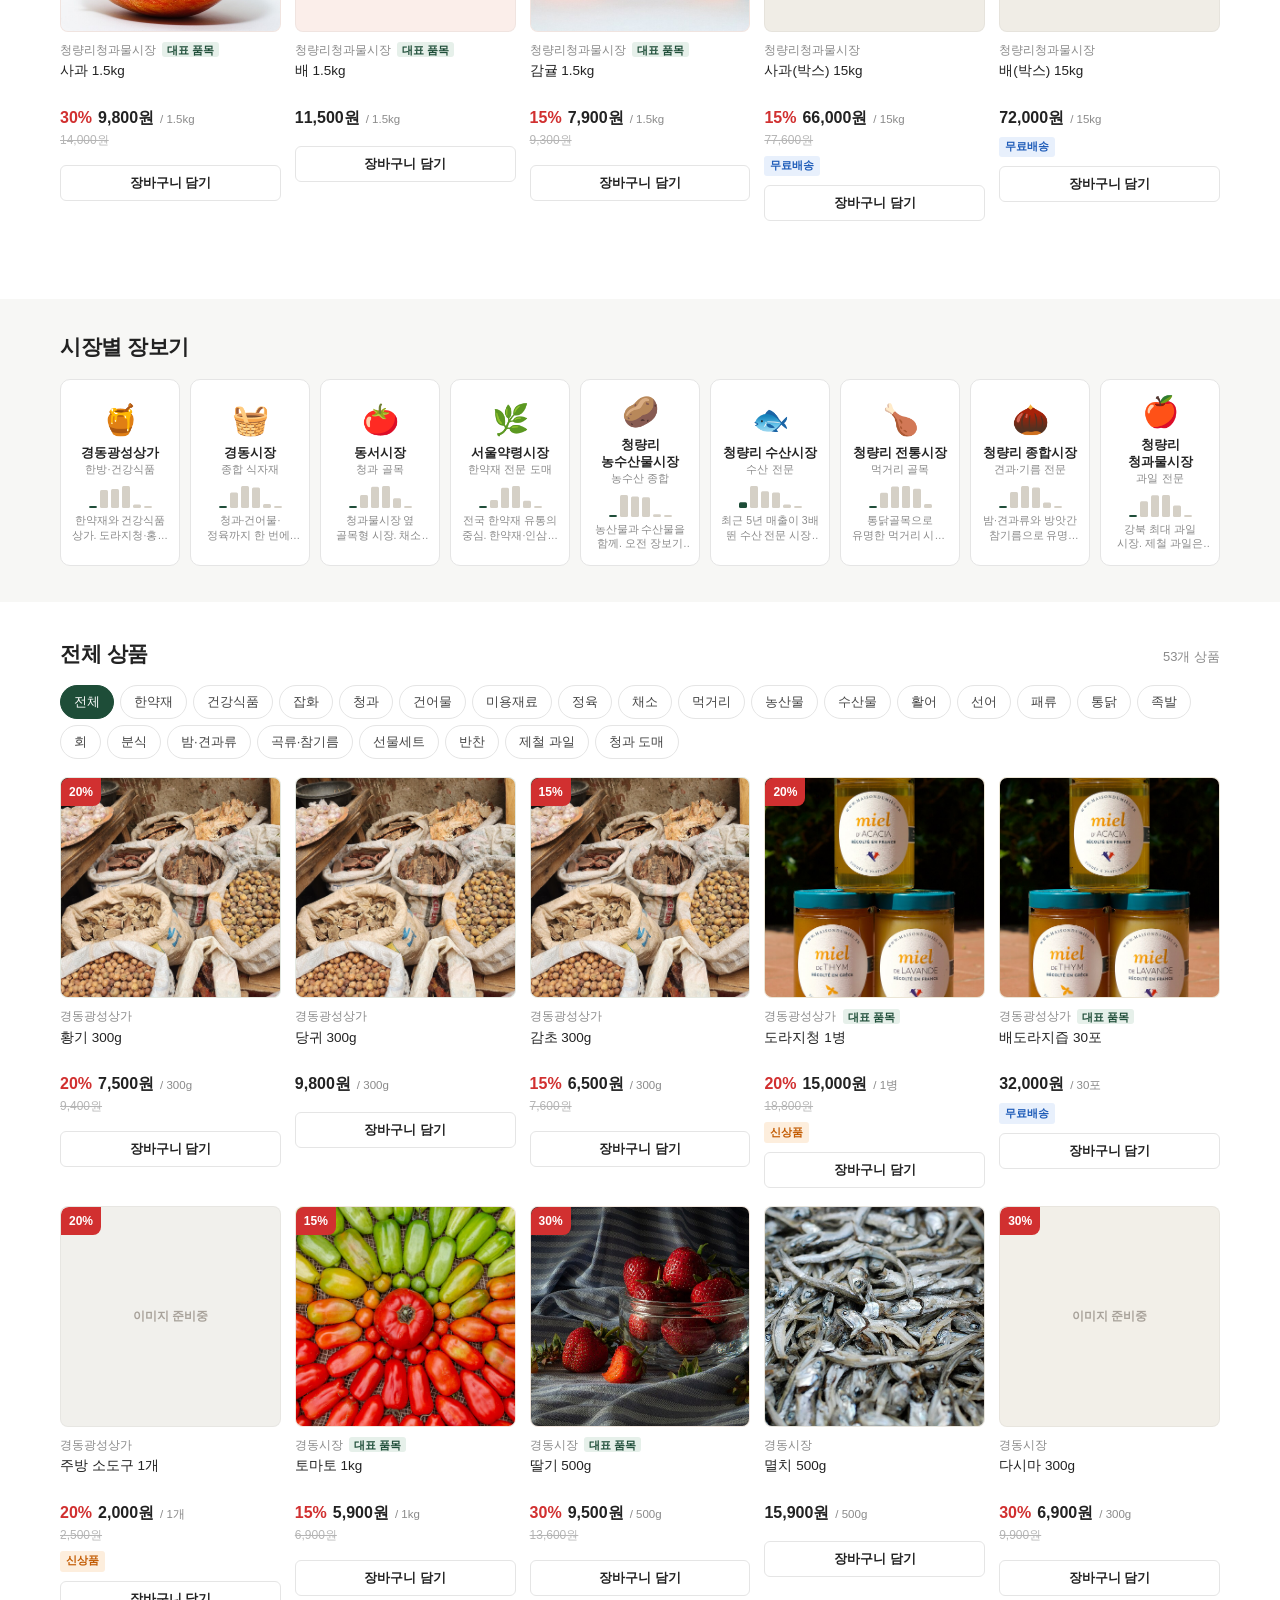
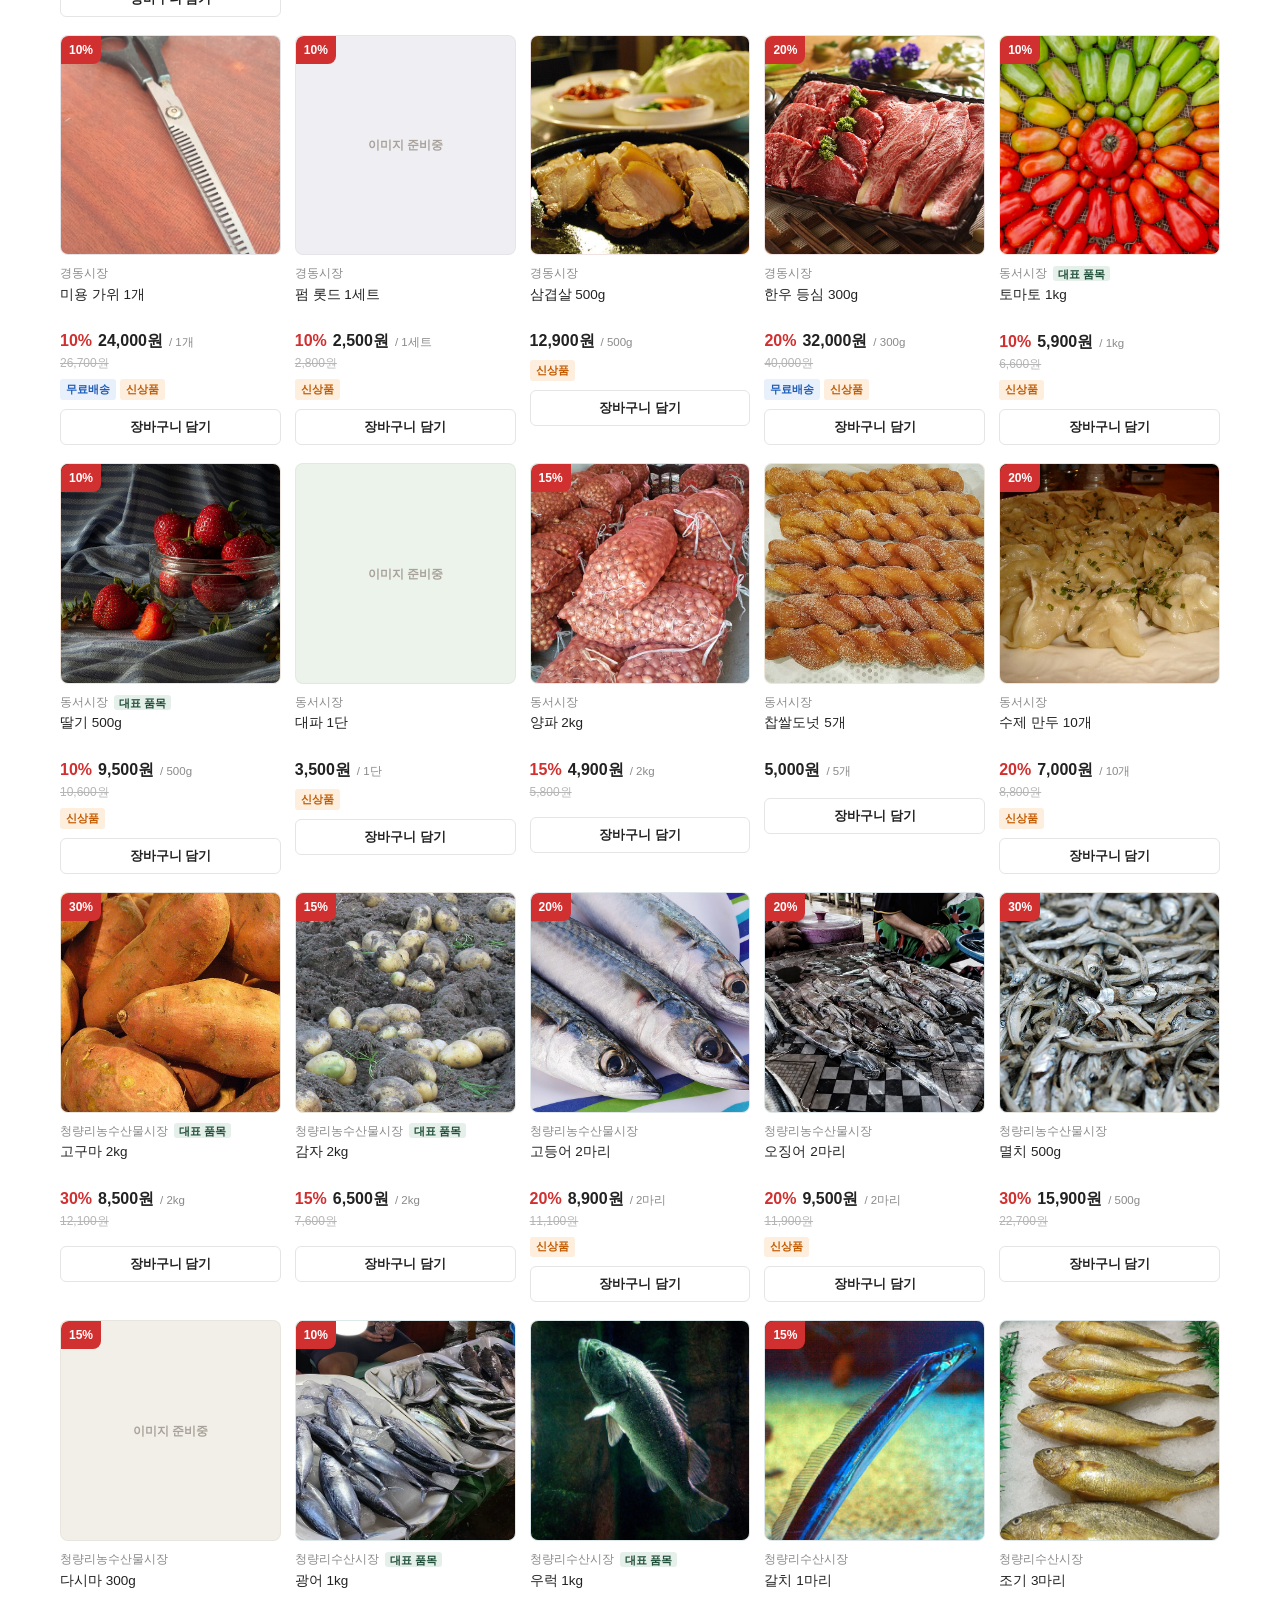
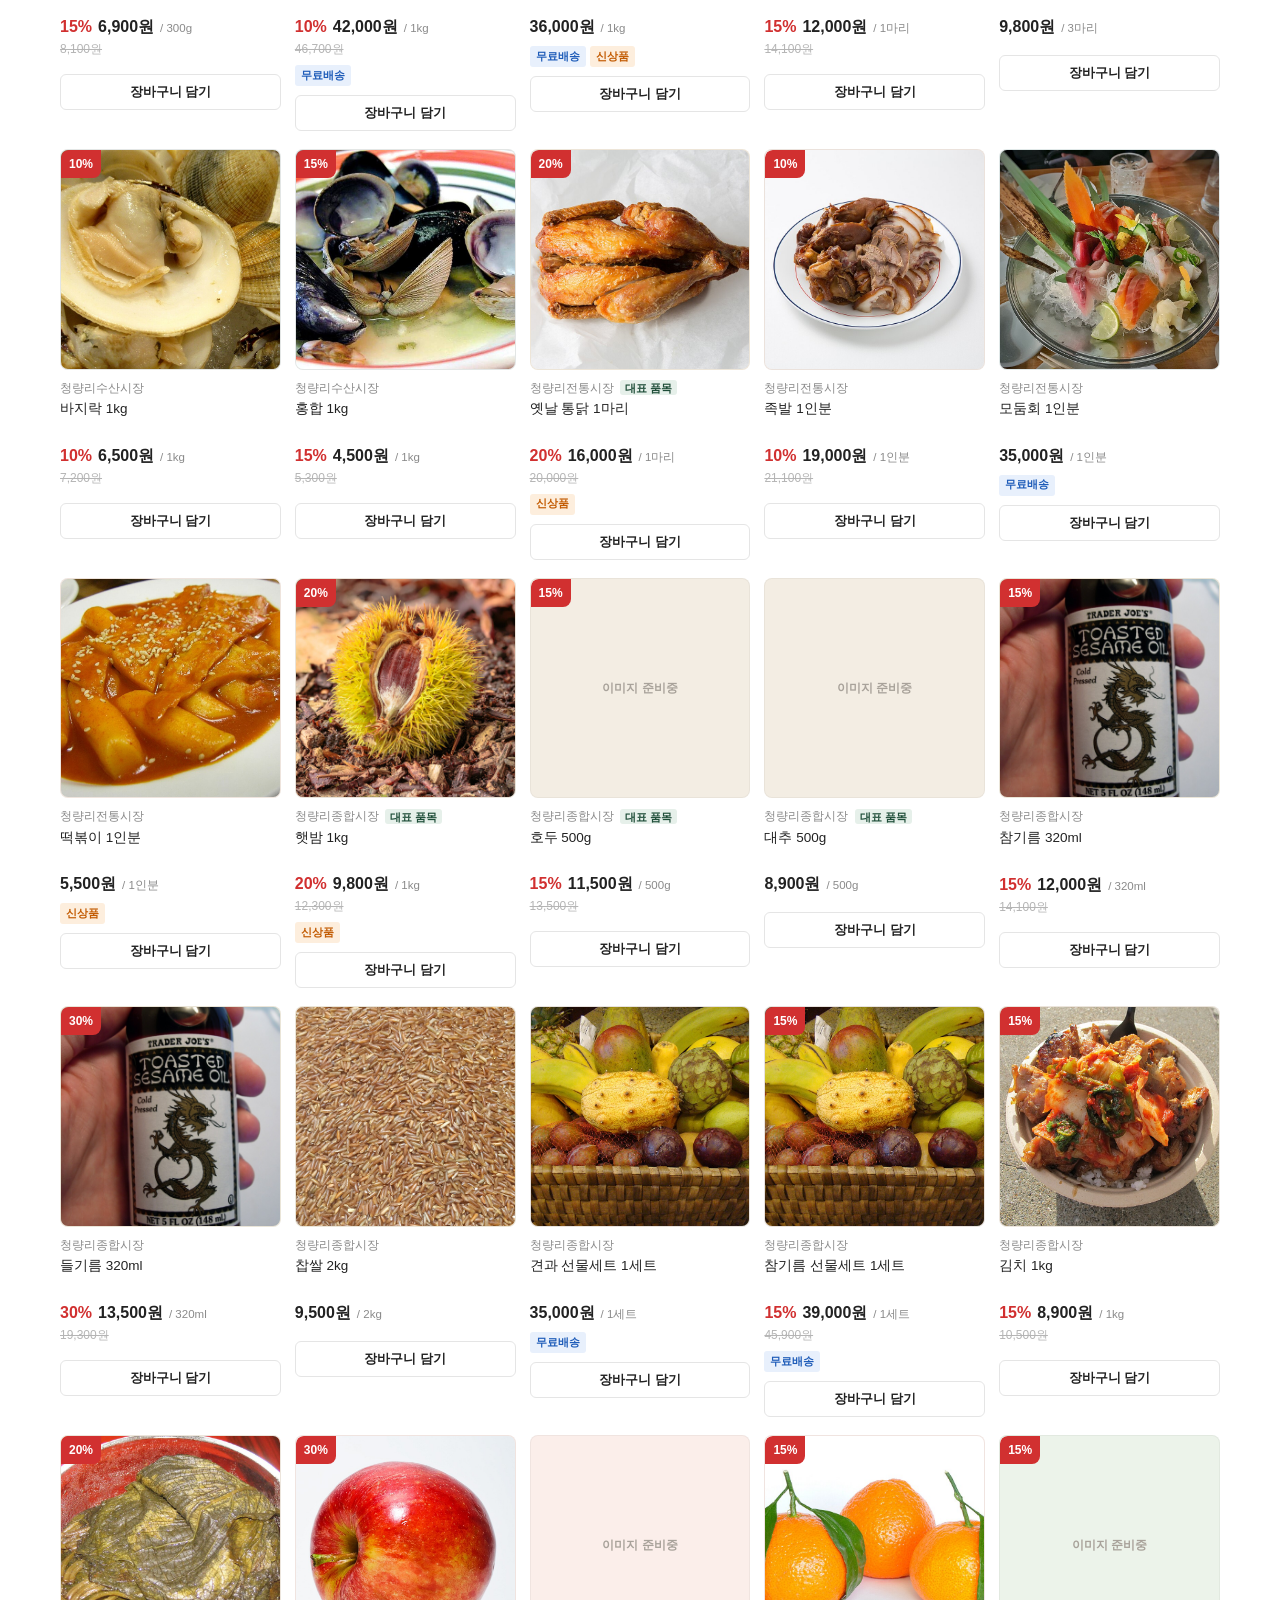
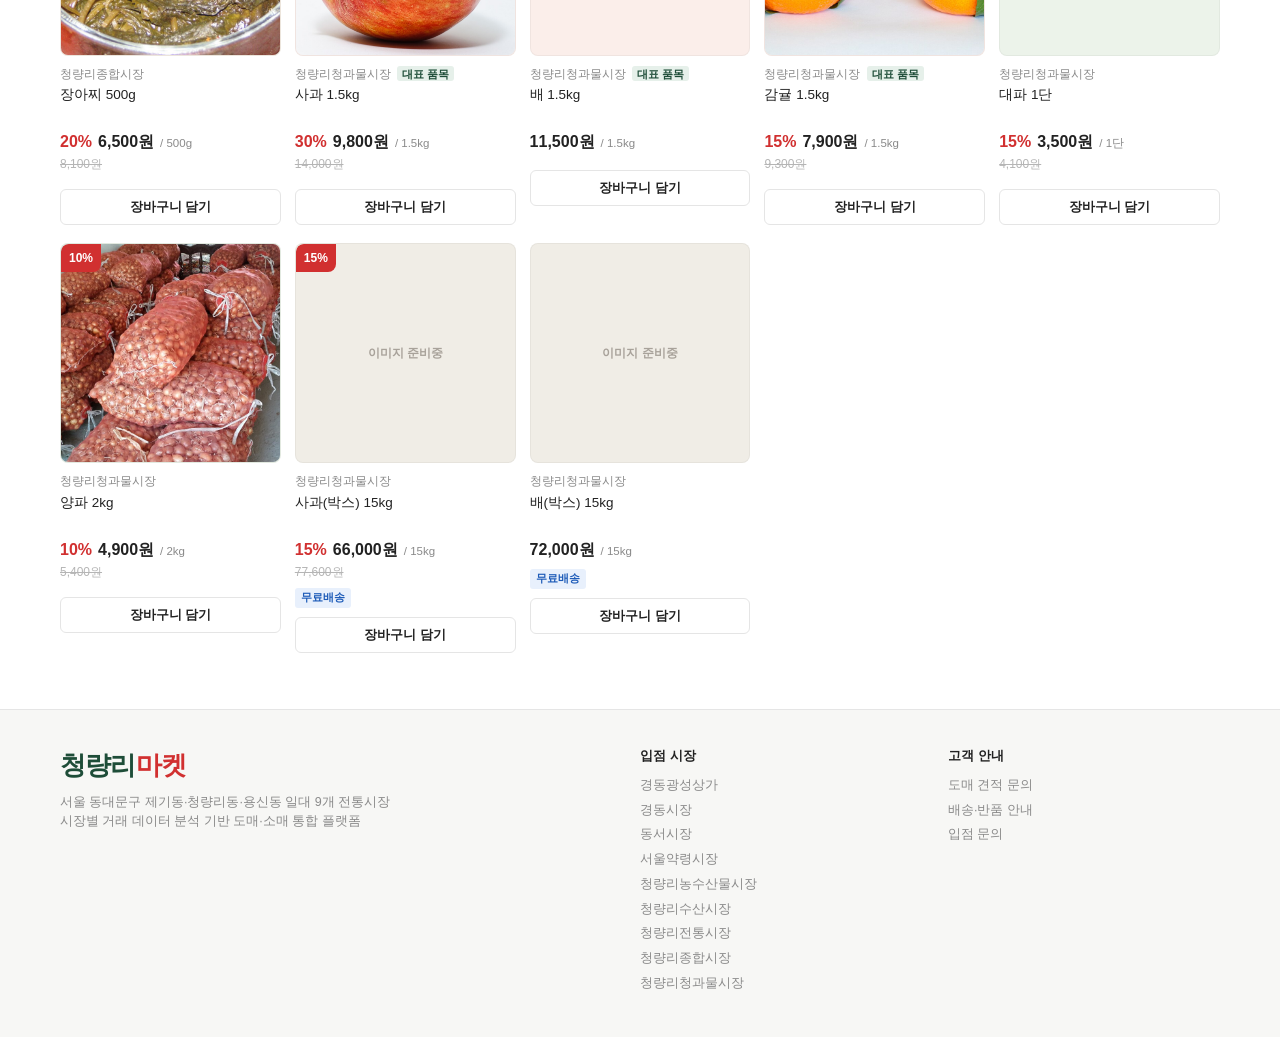
==== commit 793041e6: "상품 단위 이미지 + 시장 스토리 머천다이징 - 상품명 단위 이미지 18종 추가(딸기·귤·통닭·꽈배기 등) — 카테고리 사진과   상품이 어긋나던 문제 해소. 전량 육안 검수, 부" ====
--- a/site/index.html
+++ b/site/index.html
@@ -5,7 +5,7 @@
 <meta name="viewport" content="width=device-width, initial-scale=1">
 <title>청량리마켓 — 청량리 9개 전통시장 온라인 장보기</title>
 <meta name="description" content="청량리 9개 전통시장의 상품을 시장에서 직접 발송합니다. 도매·소매 모두 가능.">
-<link rel="stylesheet" href="styles.css?v=3">
+<link rel="stylesheet" href="styles.css?v=4">
 </head>
 <body>
 
@@ -105,6 +105,13 @@
     </div>
   </section>
 
+  <!-- 시장별 대표 상품 선반 -->
+  <section class="wrap section" id="shelves-sec">
+    <div class="section-head"><h2>🧺 시장별 대표 상품</h2>
+      <span class="count">거래 데이터로 확인된 각 시장의 강점 품목</span></div>
+    <div id="shelves"></div>
+  </section>
+
   <!-- 시장 바로가기 -->
   <section class="market-strip-band">
     <div class="wrap">
@@ -161,6 +168,6 @@
   </footer>
 </aside>
 
-<script src="app.js?v=3"></script>
+<script src="app.js?v=4"></script>
 </body>
 </html>
--- a/site/styles.css
+++ b/site/styles.css
@@ -128,6 +128,17 @@
 }
 .card .add:active { background: var(--bg-soft); }
 
+/* ---------- No Image / 선반 / 스토리 ---------- */
+.thumb .noimg-label { display: none; font-size: 12px; color: #a8a29a; font-weight: 600; }
+.thumb.noimg .noimg-label, .thumb:not(:has(img)) .noimg-label { display: block; }
+.shelf { margin-bottom: 34px; }
+.shelf-head { display: flex; align-items: center; gap: 14px; margin-bottom: 14px; }
+.shelf-head h3 { font-size: 16.5px; font-weight: 800; color: var(--ink); }
+.shelf-more { margin-left: auto; font-size: 12.5px; color: var(--green); font-weight: 700;
+  border: 1px solid var(--green); border-radius: 999px; padding: 5px 12px; background: #fff; }
+.mcard .m-stat { font-style: normal; font-size: 10.5px; color: var(--muted); line-height: 1.4;
+  display: -webkit-box; -webkit-line-clamp: 2; -webkit-box-orient: vertical; overflow: hidden; }
+
 /* ---------- 분석 기반 섹션 밴드 ---------- */
 .live-band { background: linear-gradient(180deg, #eaf4ee, #f6faf7); border-block: 1px solid #d9e8de; margin-top: 26px; }
 .live-why { font-size: 13px; color: var(--green); }
@@ -144,7 +155,6 @@
 .mcard b { display: block; font-size: 12.5px; color: var(--ink); font-weight: 700; line-height: 1.35; }
 .mcard span { font-size: 11px; color: var(--muted); display: block; margin-bottom: 7px; }
 .mcard svg { display: block; margin: 0 auto 5px; }
-.mcard .m-stat { font-style: normal; font-size: 10.5px; font-weight: 700; color: var(--green); }
 
 /* ---------- 필터 칩 ---------- */
 .chips { display: flex; gap: 6px; flex-wrap: wrap; margin-bottom: 18px; }
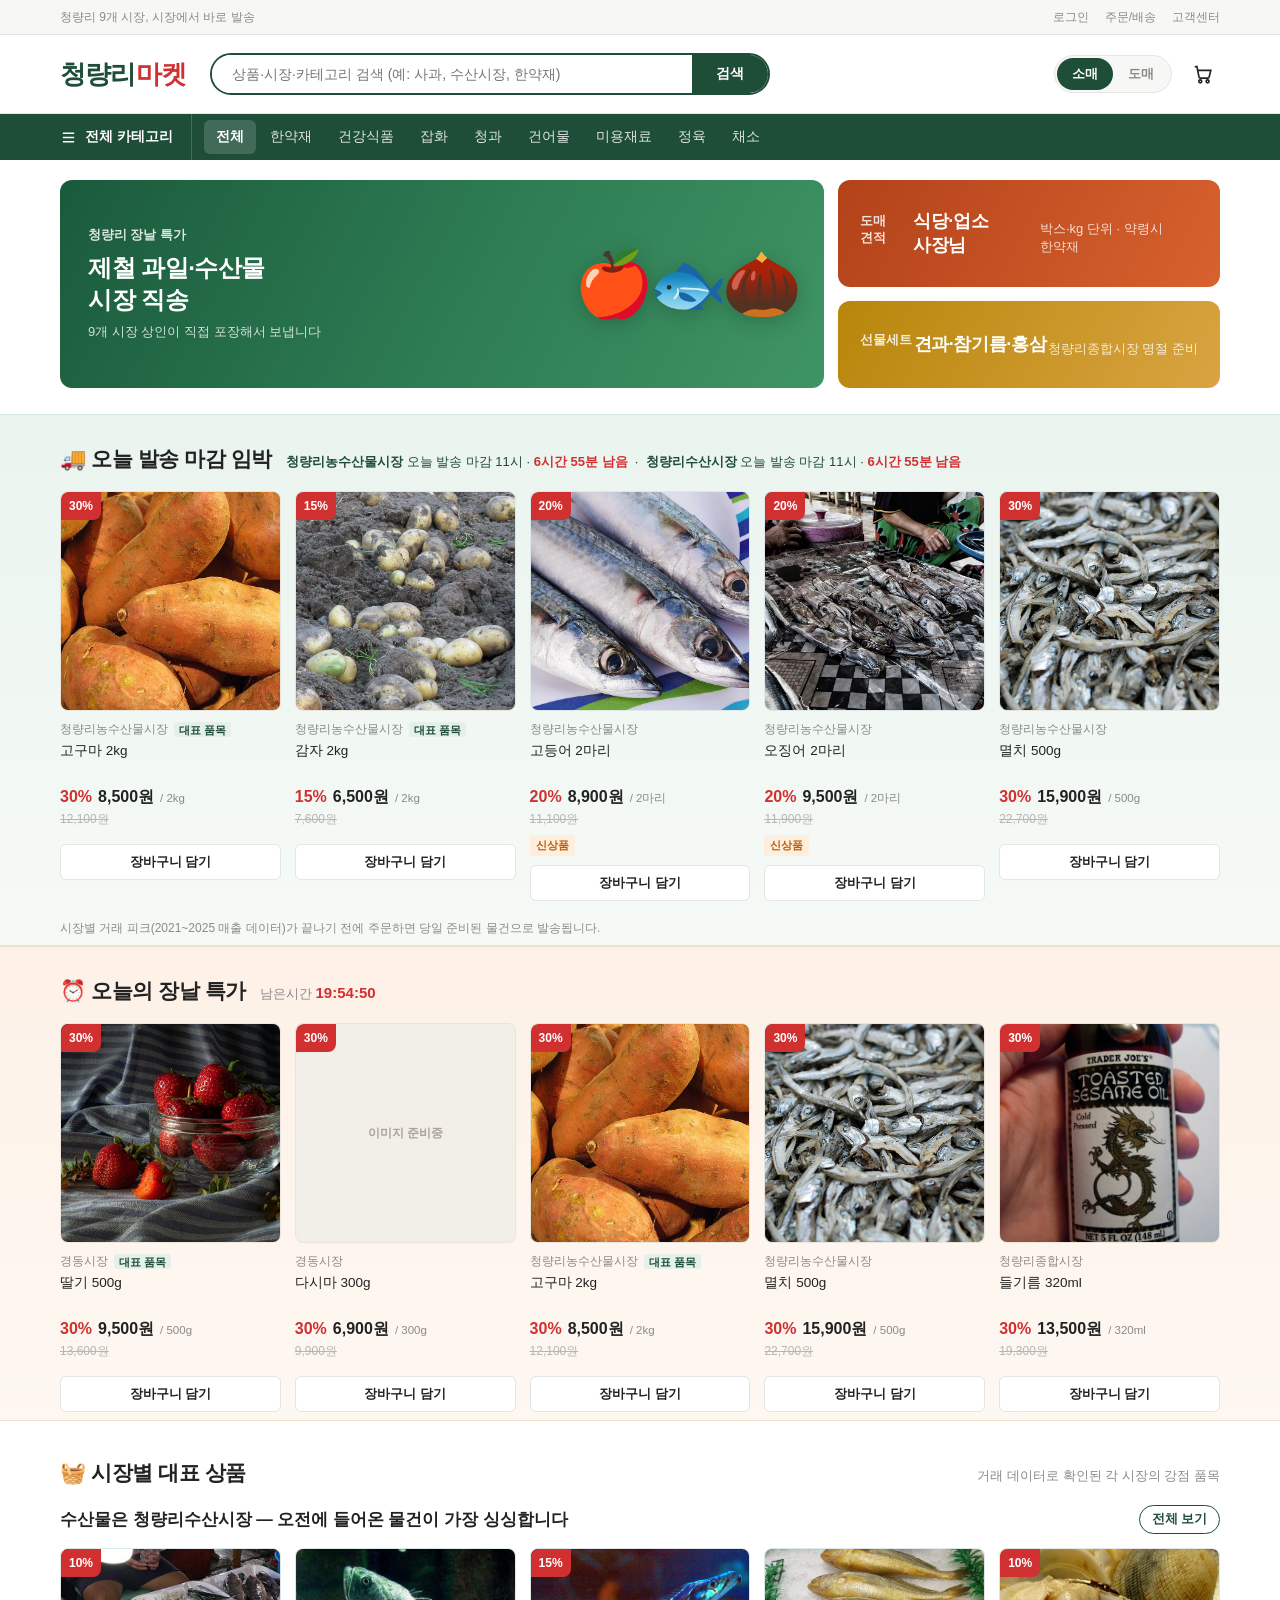
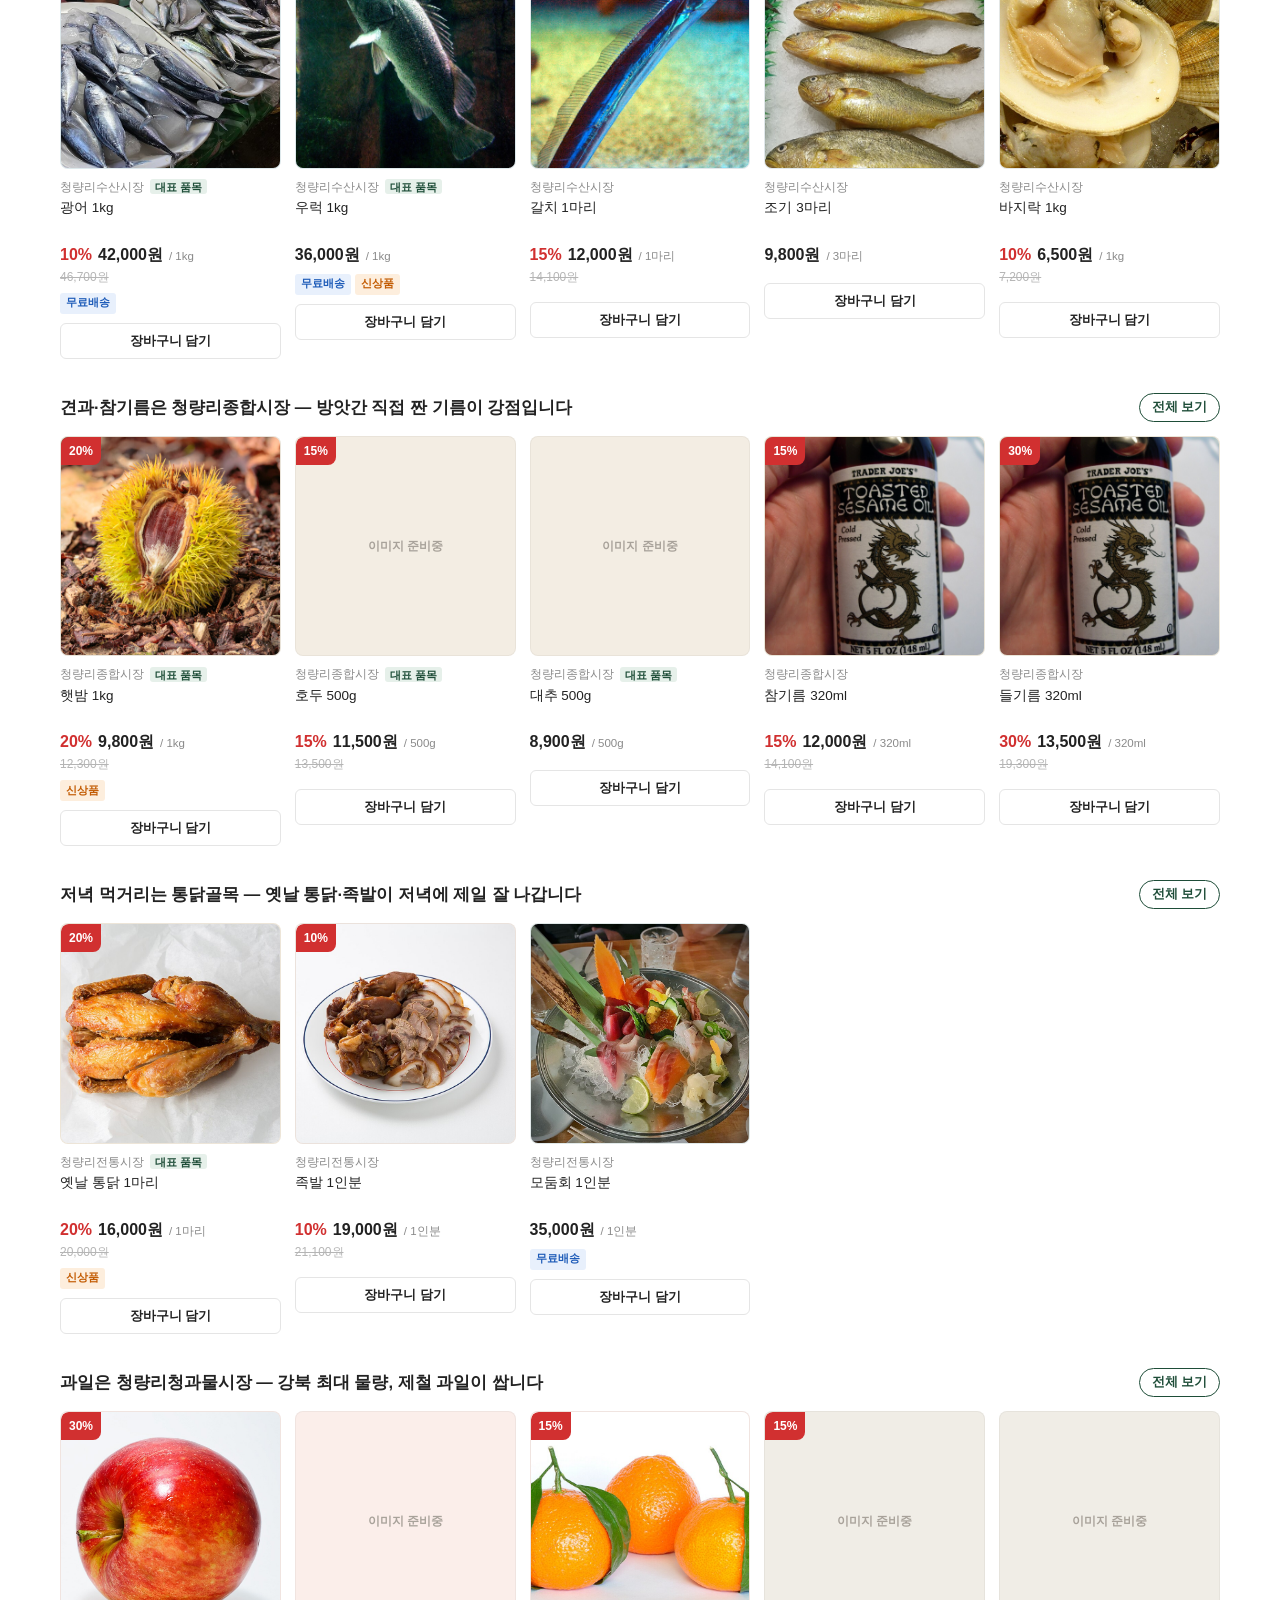
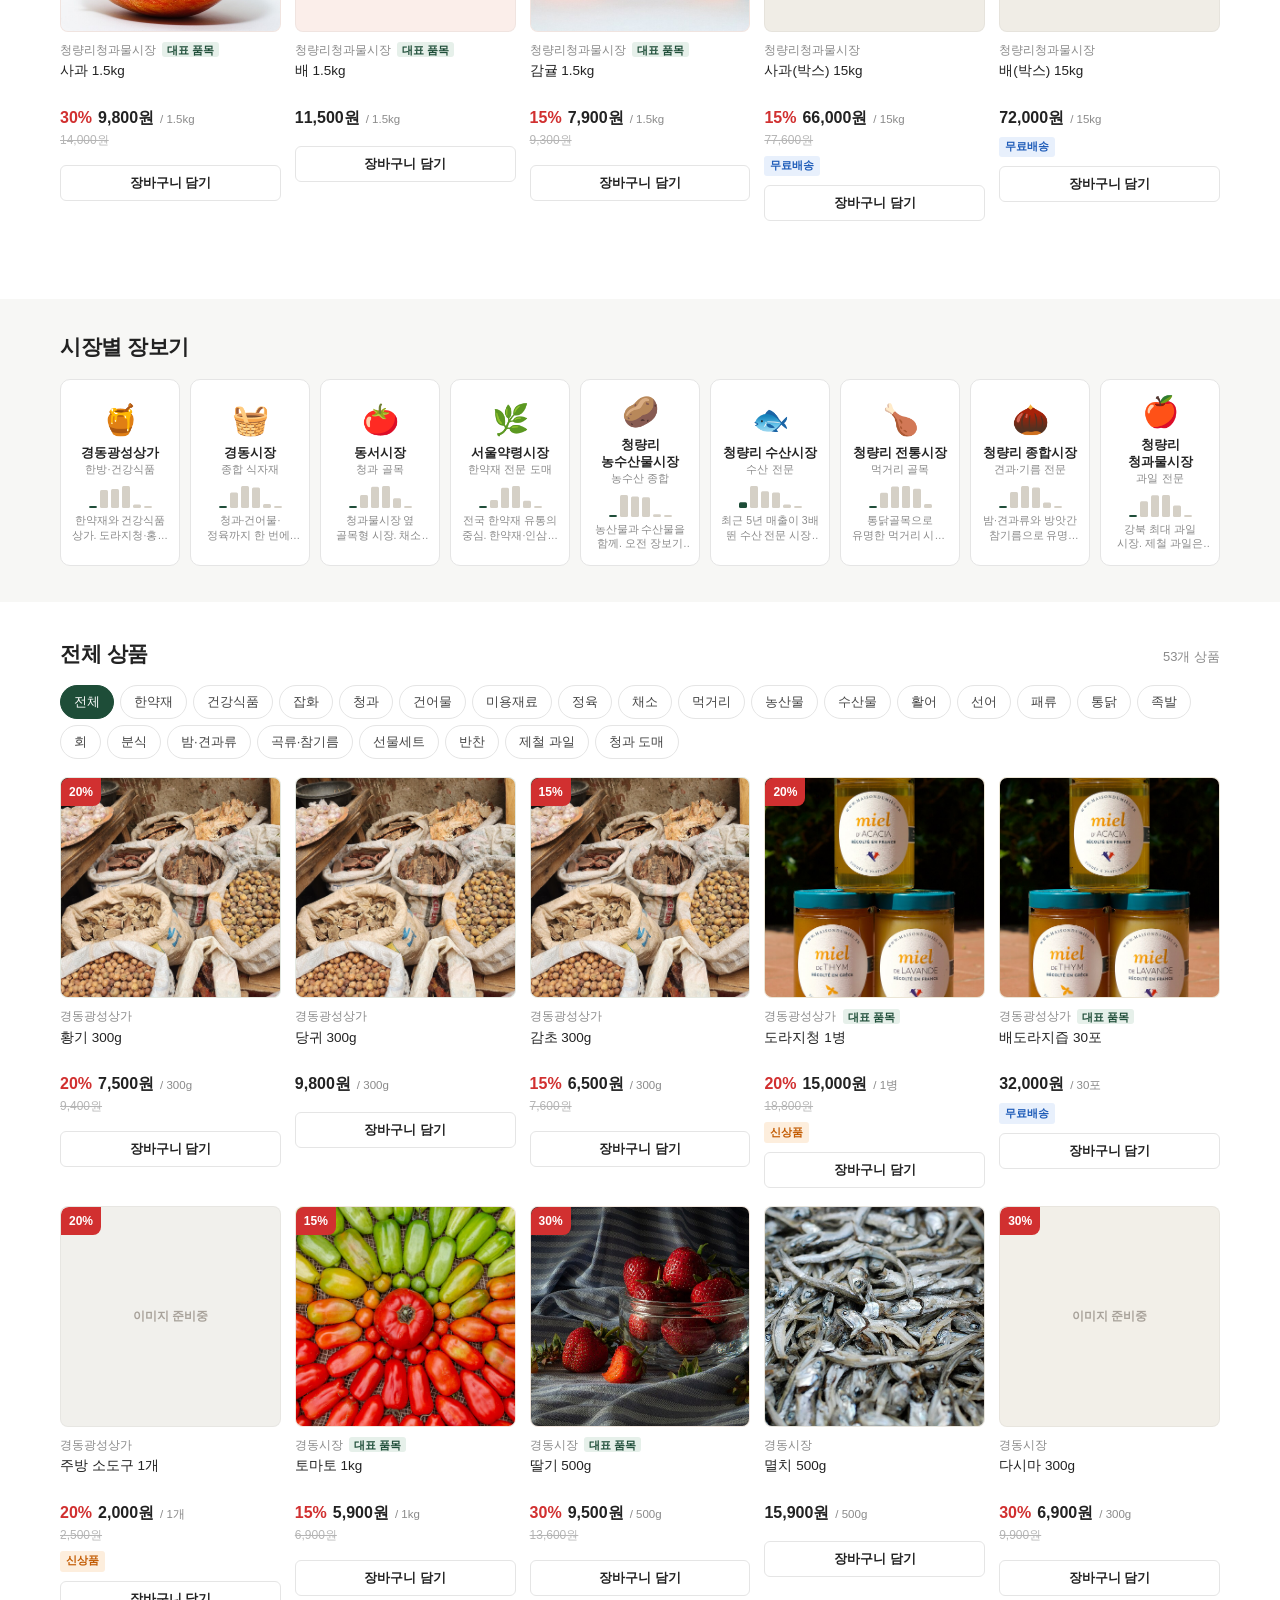
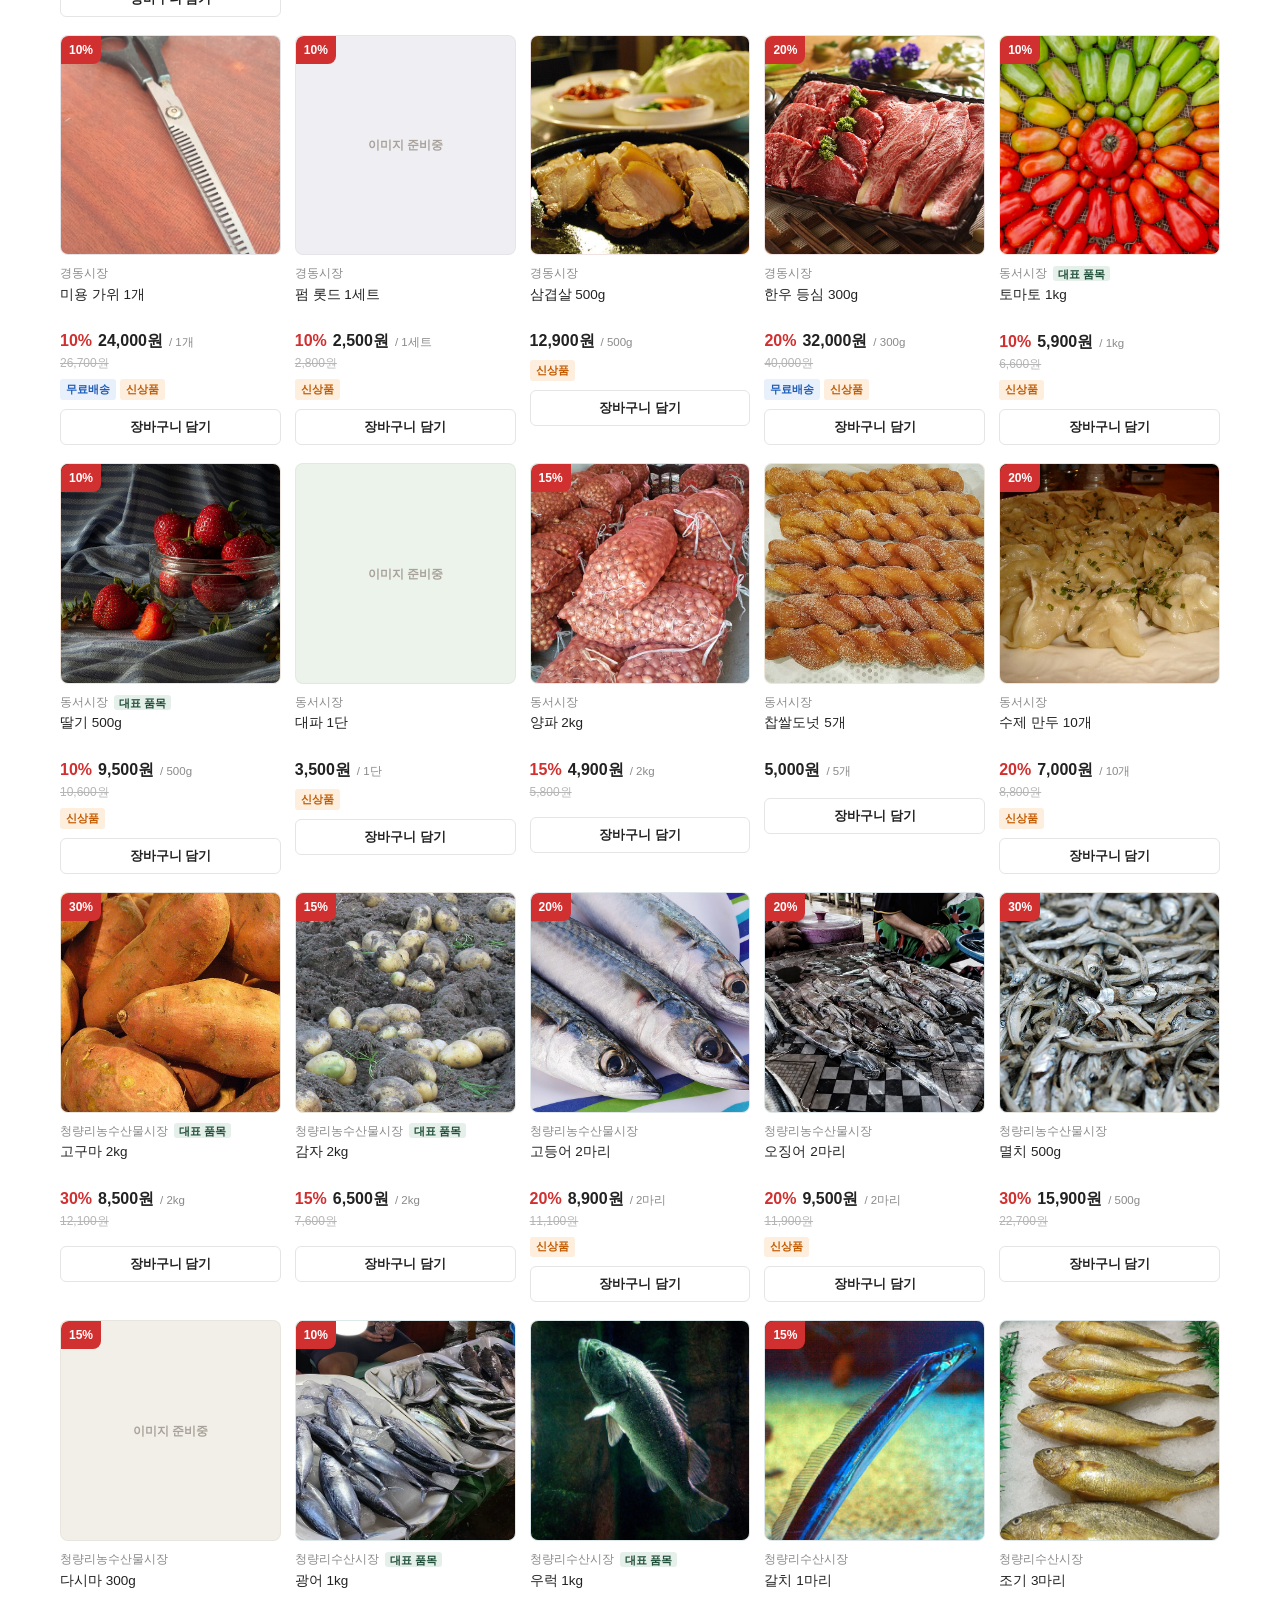
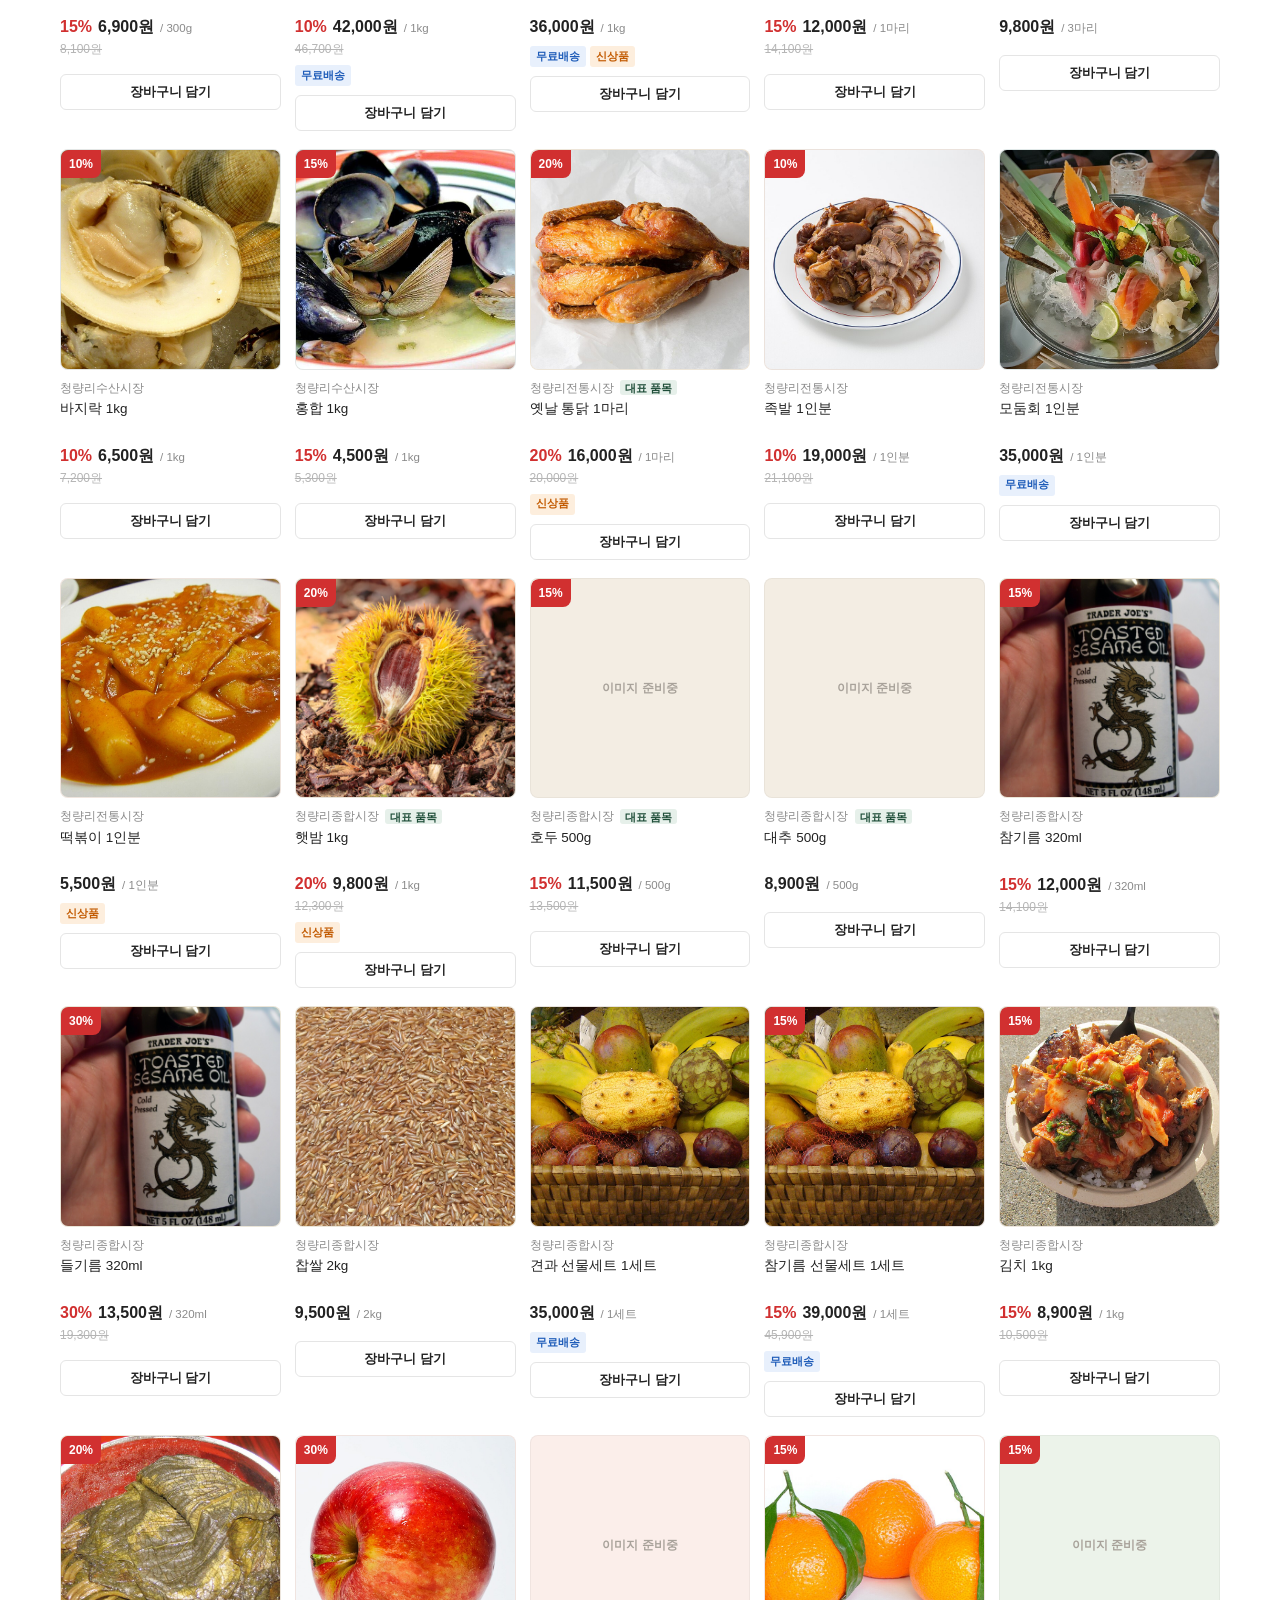
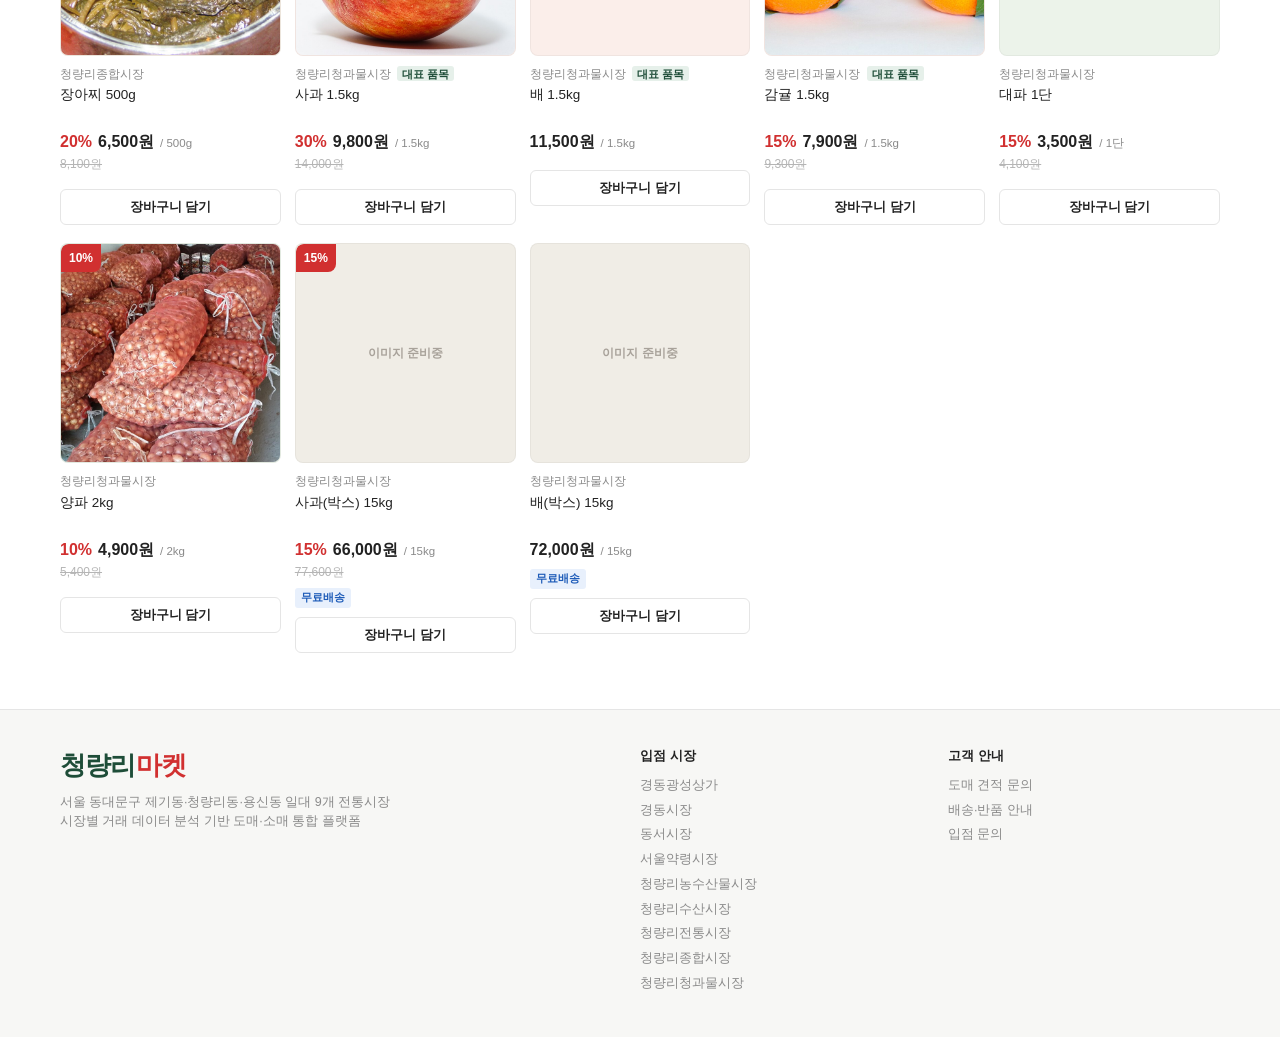
==== commit 4620e5d1: "발송 마감 프레임 전환 + 전체 인터랙션 활성화 + 부드러운 CSS - '지금 장 서는 시장' → '오늘 발송 마감 임박': 시장별 거래 피크 종료 시각을   당일 발송 마감으로 " ====
--- a/site/index.html
+++ b/site/index.html
@@ -5,7 +5,7 @@
 <meta name="viewport" content="width=device-width, initial-scale=1">
 <title>청량리마켓 — 청량리 9개 전통시장 온라인 장보기</title>
 <meta name="description" content="청량리 9개 전통시장의 상품을 시장에서 직접 발송합니다. 도매·소매 모두 가능.">
-<link rel="stylesheet" href="styles.css?v=4">
+<link rel="stylesheet" href="styles.css?v=5">
 </head>
 <body>
 
@@ -14,9 +14,9 @@
   <div class="wrap">
     <span class="util-slogan">청량리 9개 시장, 시장에서 바로 발송</span>
     <nav class="util-links">
-      <a href="#" data-noop>로그인</a>
-      <a href="#" data-noop>주문/배송</a>
-      <a href="#" data-noop>고객센터</a>
+      <a href="#" id="nav-login">로그인</a>
+      <a href="#" id="nav-orders">주문/배송</a>
+      <a href="#" id="nav-support">고객센터</a>
     </nav>
   </div>
 </div>
@@ -60,25 +60,25 @@
 
   <!-- 배너 -->
   <section class="wrap banners">
-    <div class="banner banner-a">
+    <button type="button" class="banner banner-a" data-banner="fresh">
       <div>
         <em>청량리 장날 특가</em>
         <strong>제철 과일·수산물<br>시장 직송</strong>
         <span>9개 시장 상인이 직접 포장해서 보냅니다</span>
       </div>
       <div class="banner-art">🍎🐟🌰</div>
-    </div>
+    </button>
     <div class="banner-side">
-      <div class="banner banner-b">
+      <button type="button" class="banner banner-b" data-banner="b2b">
         <em>도매 견적</em>
         <strong>식당·업소 사장님</strong>
         <span>박스·kg 단위 · 약령시 한약재</span>
-      </div>
-      <div class="banner banner-c">
+      </button>
+      <button type="button" class="banner banner-c" data-banner="gift">
         <em>선물세트</em>
         <strong>견과·참기름·홍삼</strong>
         <span>청량리종합시장 명절 준비</span>
-      </div>
+      </button>
     </div>
   </section>
 
@@ -86,11 +86,11 @@
   <section class="live-band">
     <div class="wrap section" style="padding-top:28px">
       <div class="section-head">
-        <h2>🔥 지금 장 서는 시장</h2>
+        <h2>🚚 오늘 발송 마감 임박</h2>
         <span class="live-why" id="live-why"></span>
       </div>
       <div class="grid grid-deal" id="live-grid"></div>
-      <p class="data-note">청량리 9개 시장의 2021~2025년 시간대별 매출 데이터 기준, 현재 시각에 거래가 가장 활발한 시장의 상품입니다.</p>
+      <p class="data-note" id="live-note">시장별 거래 피크(2021~2025 매출 데이터)가 끝나기 전에 주문하면 당일 준비된 물건으로 발송됩니다.</p>
     </div>
   </section>
 
@@ -168,6 +168,32 @@
   </footer>
 </aside>
 
-<script src="app.js?v=4"></script>
+<div class="modal-scrim" id="modal-scrim" hidden></div>
+
+<div class="modal" id="modal-login" hidden>
+  <h3>로그인</h3>
+  <label>이메일<input type="email" id="login-email" placeholder="you@example.com"></label>
+  <label>비밀번호<input type="password" id="login-pw" placeholder="••••••••"></label>
+  <button class="buy-btn" id="login-submit" type="button">로그인</button>
+  <p class="modal-note">데모 환경입니다 — 아무 값이나 입력해도 로그인됩니다.</p>
+</div>
+
+<div class="modal" id="modal-orders" hidden>
+  <h3>주문/배송 조회</h3>
+  <div id="orders-list"></div>
+</div>
+
+<div class="modal" id="modal-support" hidden>
+  <h3>고객센터</h3>
+  <label>문의 유형
+    <select id="support-type"><option>배송 문의</option><option>도매 견적</option><option>입점 문의</option><option>기타</option></select>
+  </label>
+  <label>내용<textarea id="support-msg" rows="4" placeholder="문의 내용을 적어주세요"></textarea></label>
+  <button class="buy-btn" id="support-submit" type="button">접수하기</button>
+</div>
+
+<div class="toast" id="toast" hidden></div>
+
+<script src="app.js?v=5"></script>
 </body>
 </html>
--- a/site/styles.css
+++ b/site/styles.css
@@ -206,3 +206,66 @@
   .search { order: 3; max-width: none; width: 100%; }
   .util-slogan { display: none; }
 }
+
+
+/* ================= 인터랙션 레이어 ================= */
+button, a, .card, .mcard, .thumb img { transition: all .18s ease; }
+
+.card:hover { transform: translateY(-3px); }
+.card:hover .thumb { box-shadow: 0 10px 22px rgba(0,0,0,.10); }
+.card .thumb { transition: box-shadow .18s ease; }
+.card:hover .thumb img { transform: scale(1.05); }
+.card .add:hover { background: var(--green); color: #fff; border-color: var(--green); }
+
+.mcard:hover { border-color: var(--green); transform: translateY(-2px); box-shadow: 0 6px 16px rgba(30,77,56,.10); }
+.chips button:hover { border-color: var(--green); color: var(--green); }
+.cat-quick button:hover { background: rgba(255,255,255,.12); color: #fff; }
+.allcat-panel button:hover { background: var(--bg-soft); color: var(--green); }
+.search button:hover { background: var(--green-dark); }
+.buy-btn:hover { filter: brightness(1.08); }
+.shelf-more:hover { background: var(--green); color: #fff; }
+.util-links a:hover { color: var(--ink); }
+.icon-btn:hover { color: var(--green); }
+.banner { cursor: pointer; text-align: left; border: 0; font-family: inherit; }
+.banner:hover { transform: translateY(-2px); filter: brightness(1.05); box-shadow: 0 10px 24px rgba(0,0,0,.14); }
+.channel button:hover { color: var(--ink); }
+.channel button[aria-pressed="true"]:hover { color: #fff; }
+.qty button:hover { border-color: var(--green); color: var(--green); }
+
+button:focus-visible, input:focus-visible, a:focus-visible {
+  outline: 2px solid var(--green); outline-offset: 2px; border-radius: 4px;
+}
+
+.live-why .left { color: var(--price); }
+
+/* ---------------- 모달 ---------------- */
+.modal-scrim { position: fixed; inset: 0; background: rgba(0,0,0,.44); z-index: 70; }
+.modal {
+  position: fixed; top: 50%; left: 50%; transform: translate(-50%, -50%);
+  width: 380px; max-width: 92vw; background: #fff; border-radius: 14px;
+  padding: 26px 24px; z-index: 80; box-shadow: 0 24px 60px rgba(0,0,0,.22);
+}
+.modal h3 { font-size: 17px; font-weight: 800; margin-bottom: 16px; }
+.modal label { display: block; font-size: 12.5px; color: var(--muted); margin-bottom: 12px; }
+.modal input, .modal select, .modal textarea {
+  display: block; width: 100%; margin-top: 5px; padding: 10px 12px;
+  border: 1px solid var(--line); border-radius: 8px; font: inherit; font-size: 14px;
+  transition: border-color .15s ease;
+}
+.modal input:focus, .modal textarea:focus, .modal select:focus { border-color: var(--green); outline: none; }
+.modal .buy-btn { margin-top: 4px; }
+.modal-note { font-size: 12px; color: var(--muted); margin-top: 10px; }
+.order-row { padding: 12px 0; border-bottom: 1px solid var(--line); font-size: 13px; }
+.order-row b { color: var(--ink); }
+.order-status { font-size: 11.5px; color: var(--green); font-weight: 700; margin-left: 6px; }
+.order-items { color: var(--body); margin: 3px 0 2px; }
+.order-total { color: var(--muted); font-size: 12px; }
+
+/* ---------------- 토스트 ---------------- */
+.toast {
+  position: fixed; left: 50%; bottom: 34px; transform: translateX(-50%) translateY(16px);
+  background: var(--ink); color: #fff; font-size: 13.5px; font-weight: 600;
+  padding: 12px 22px; border-radius: 999px; z-index: 90; opacity: 0;
+  transition: all .25s ease; box-shadow: 0 10px 28px rgba(0,0,0,.25); max-width: 88vw;
+}
+.toast.show { opacity: 1; transform: translateX(-50%) translateY(0); }
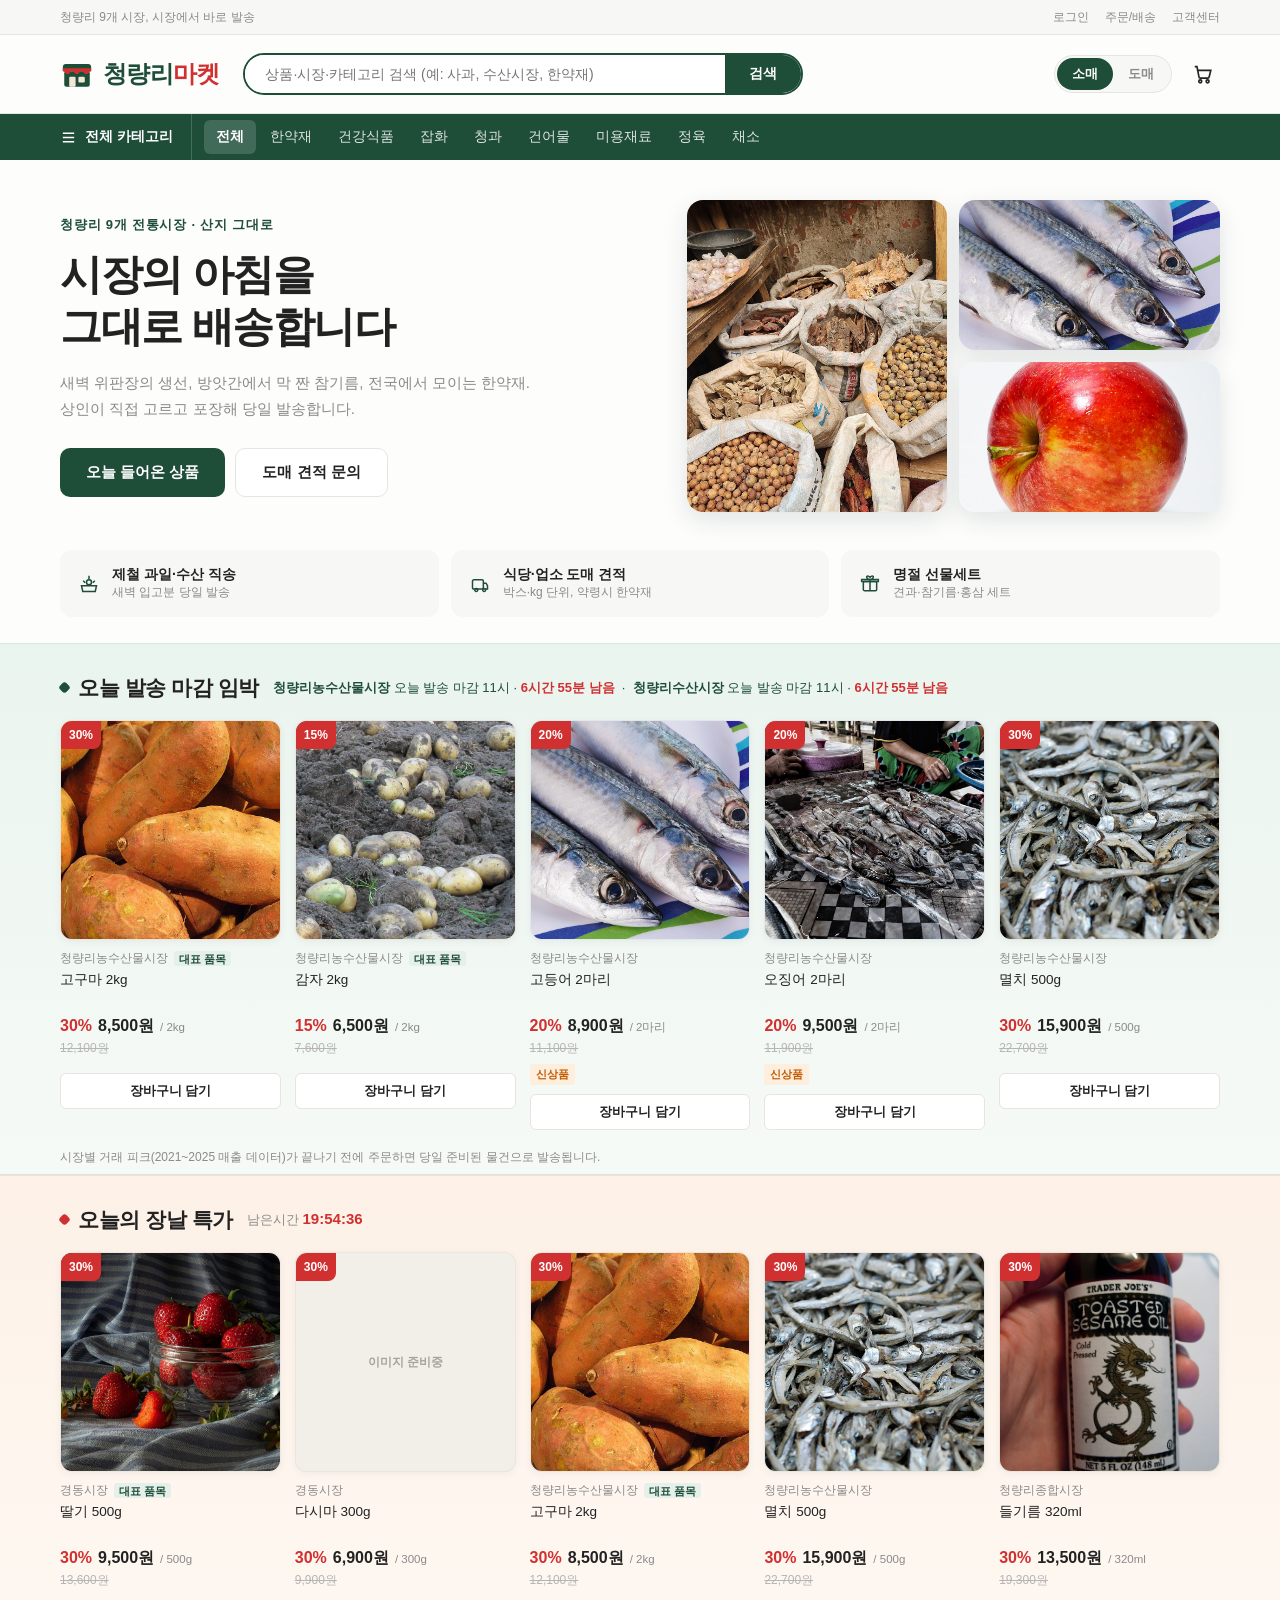
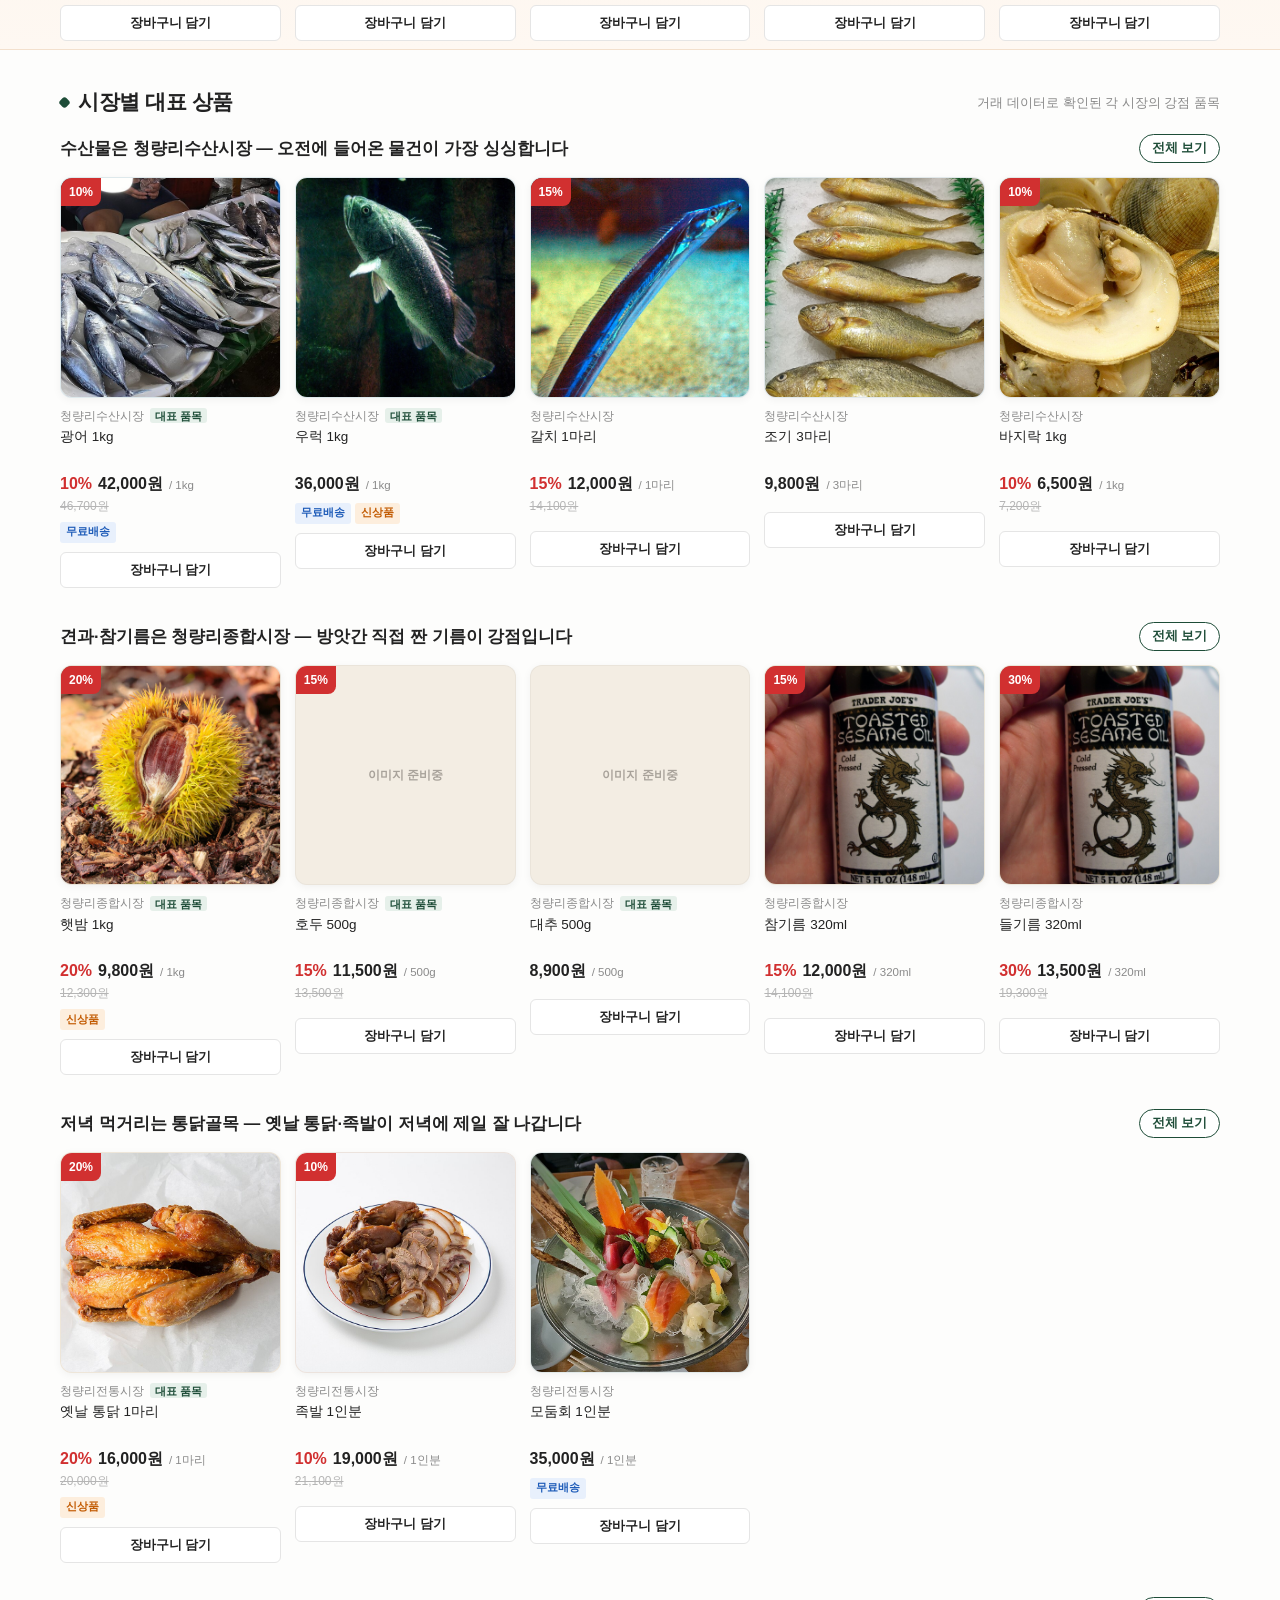
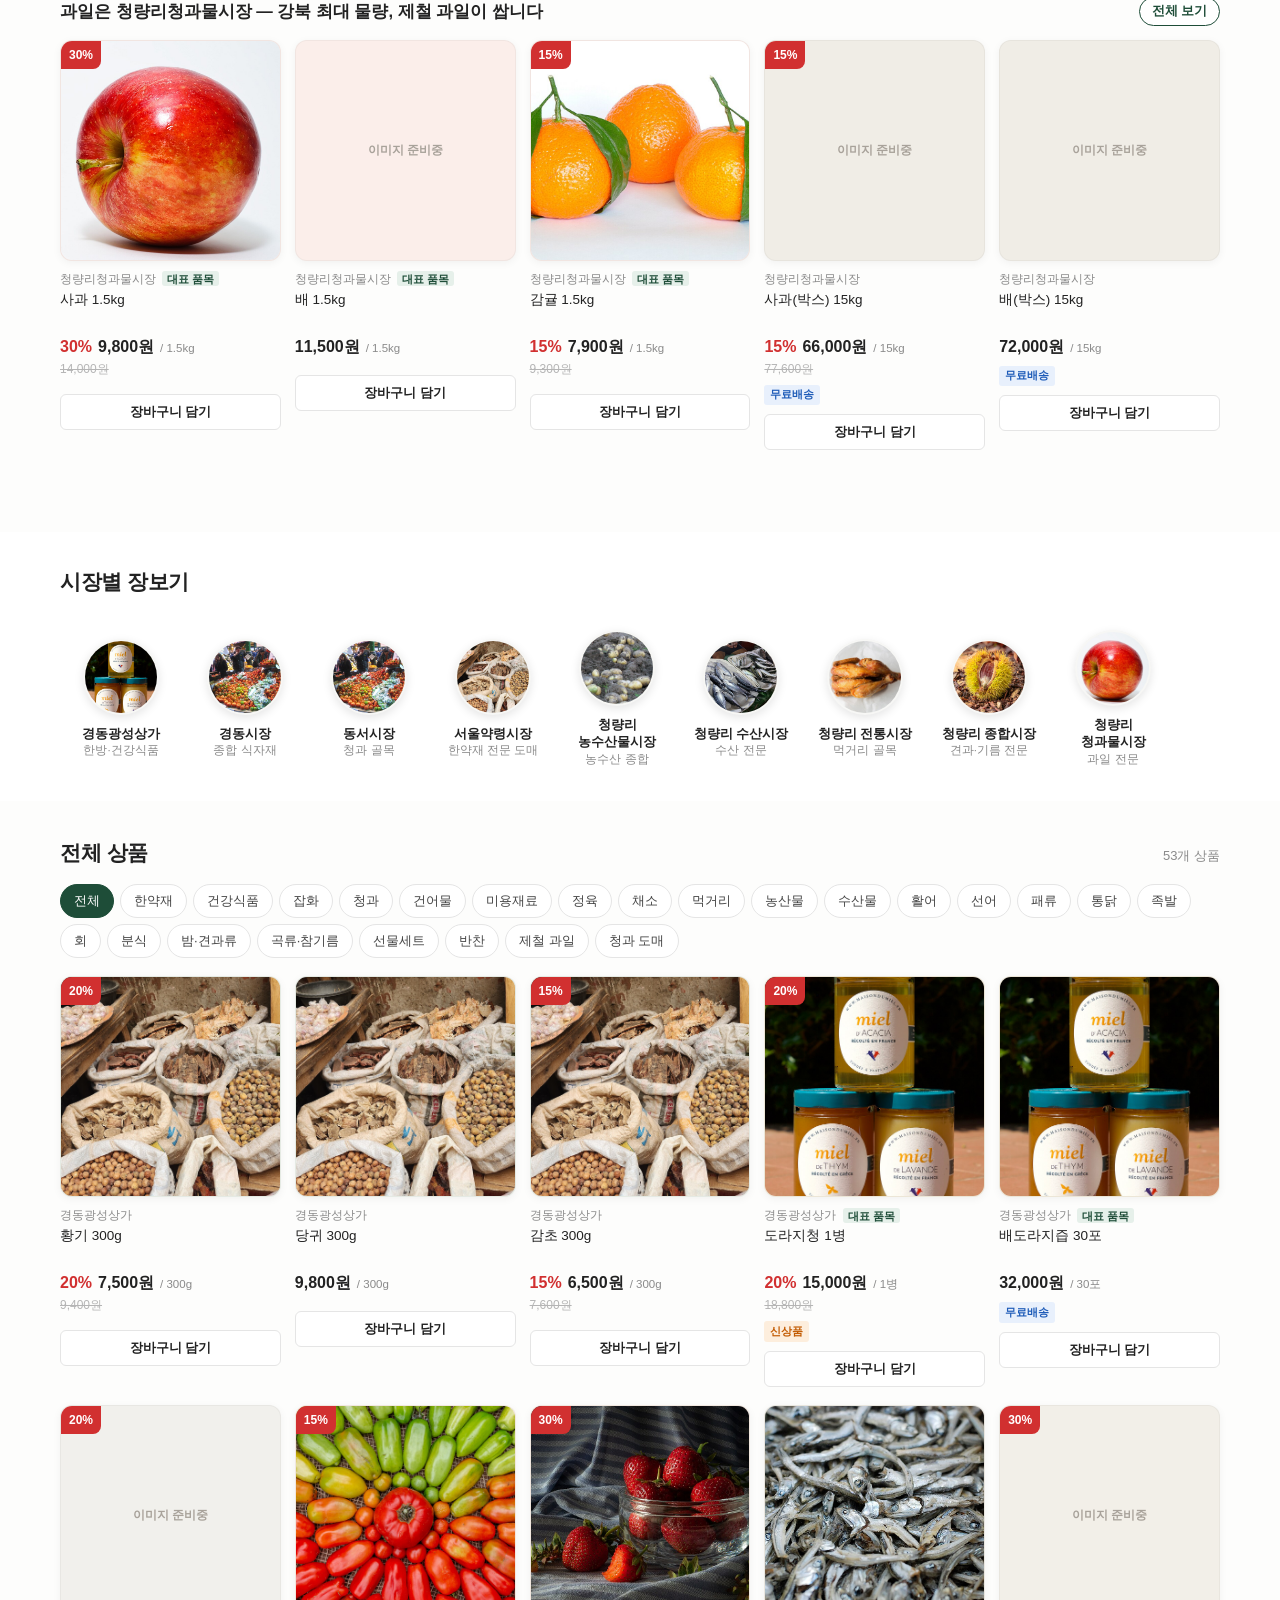
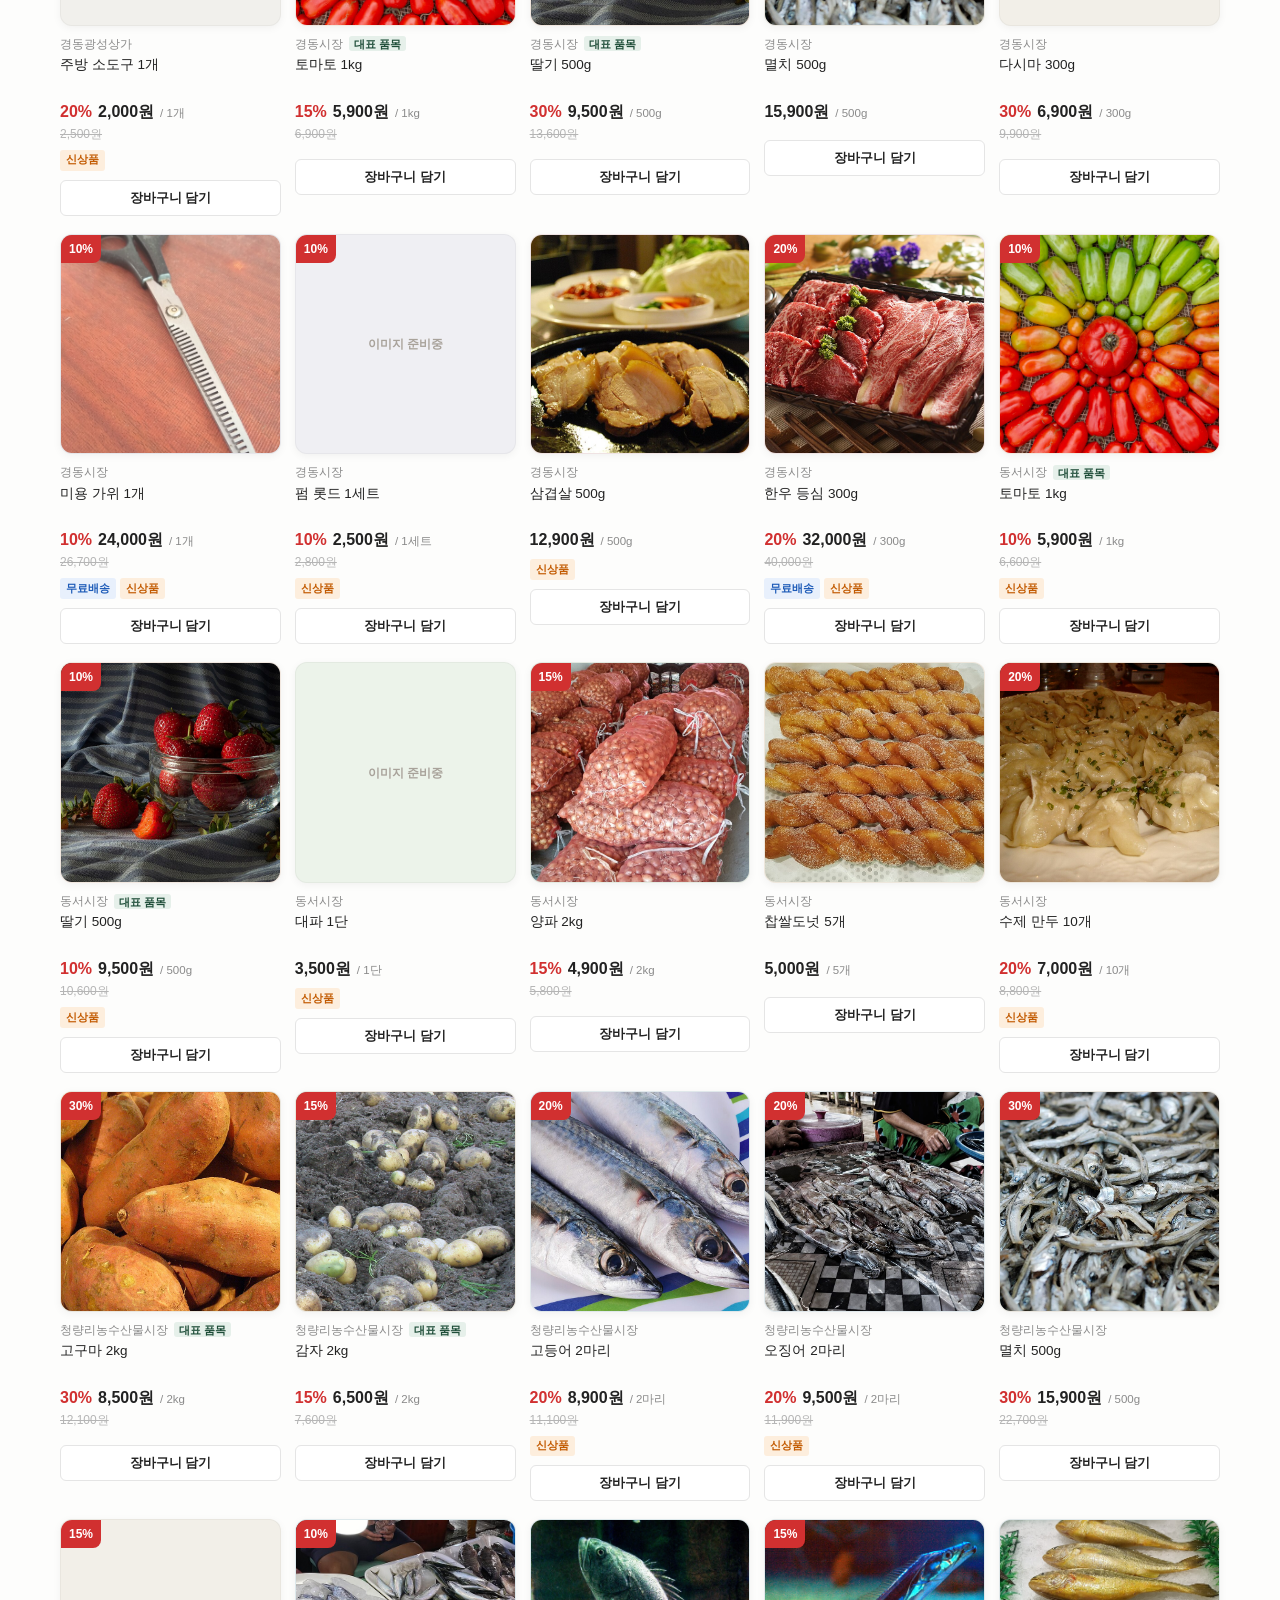
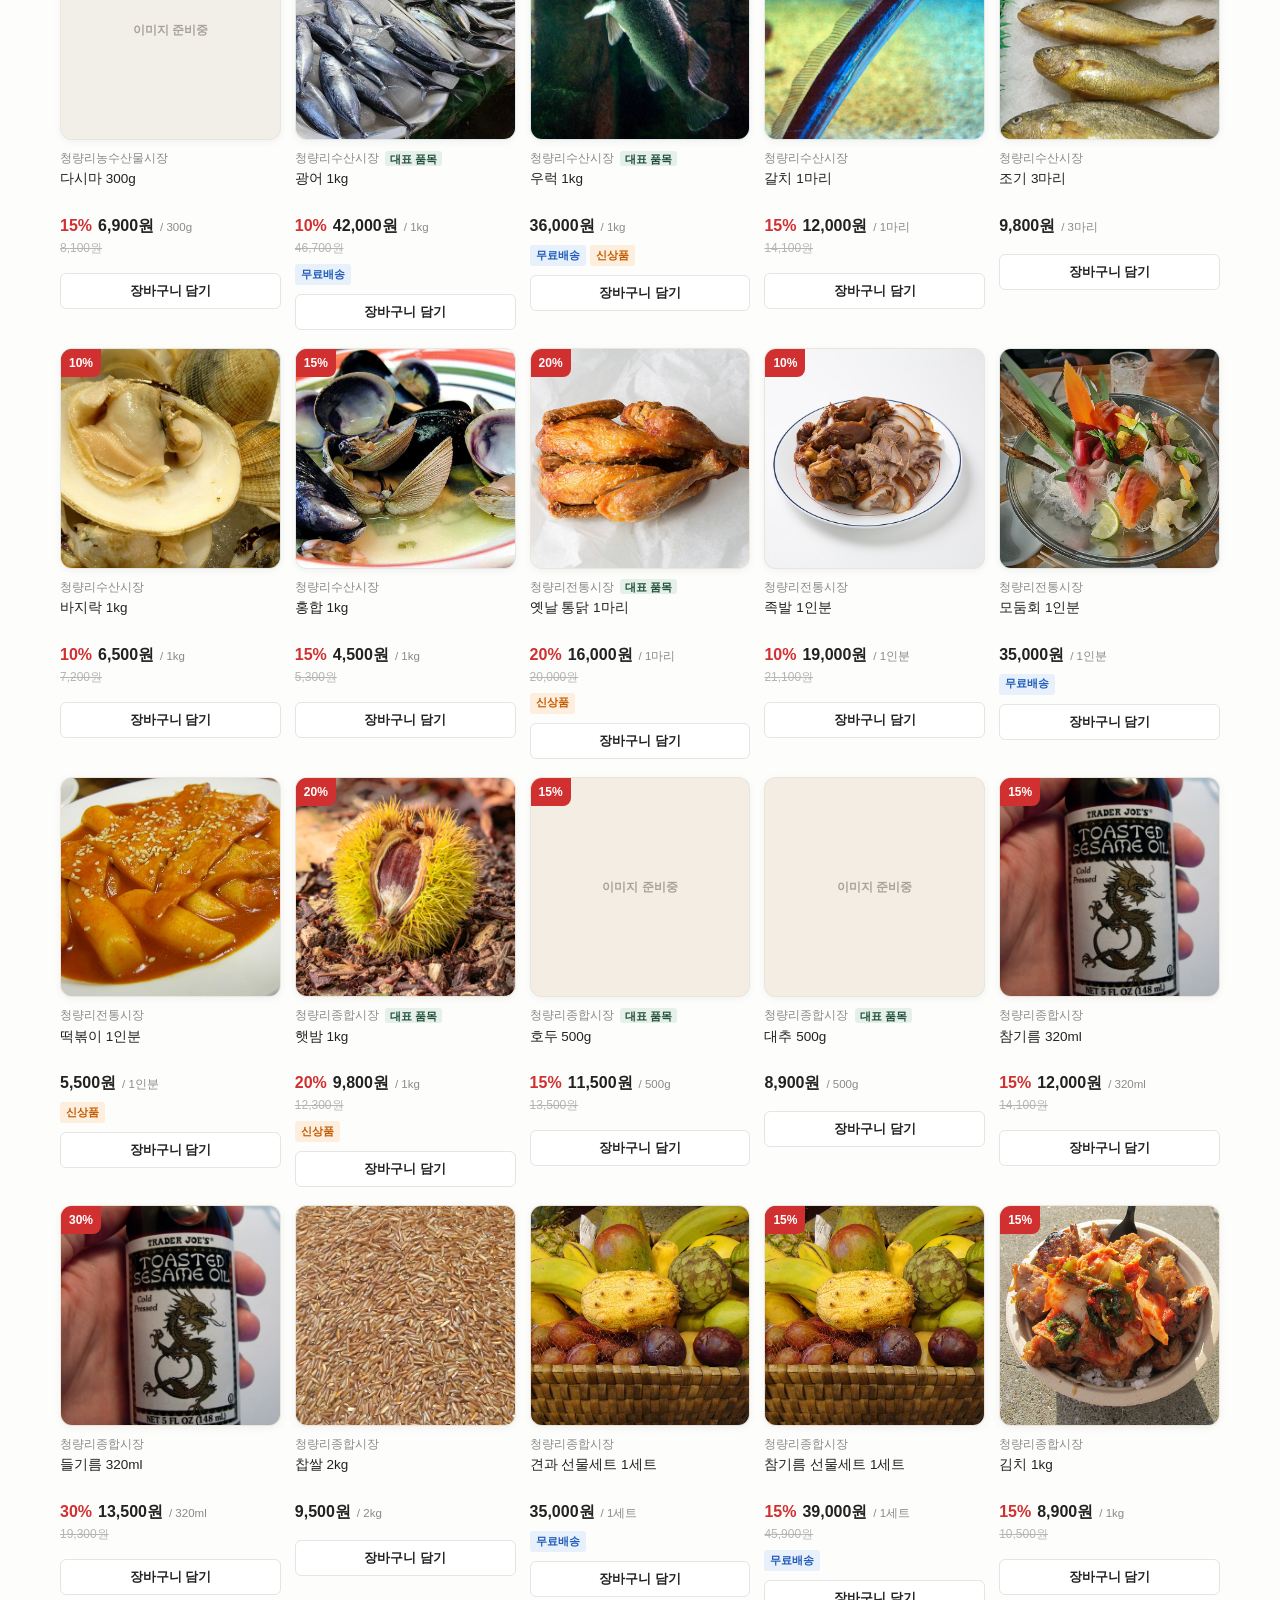
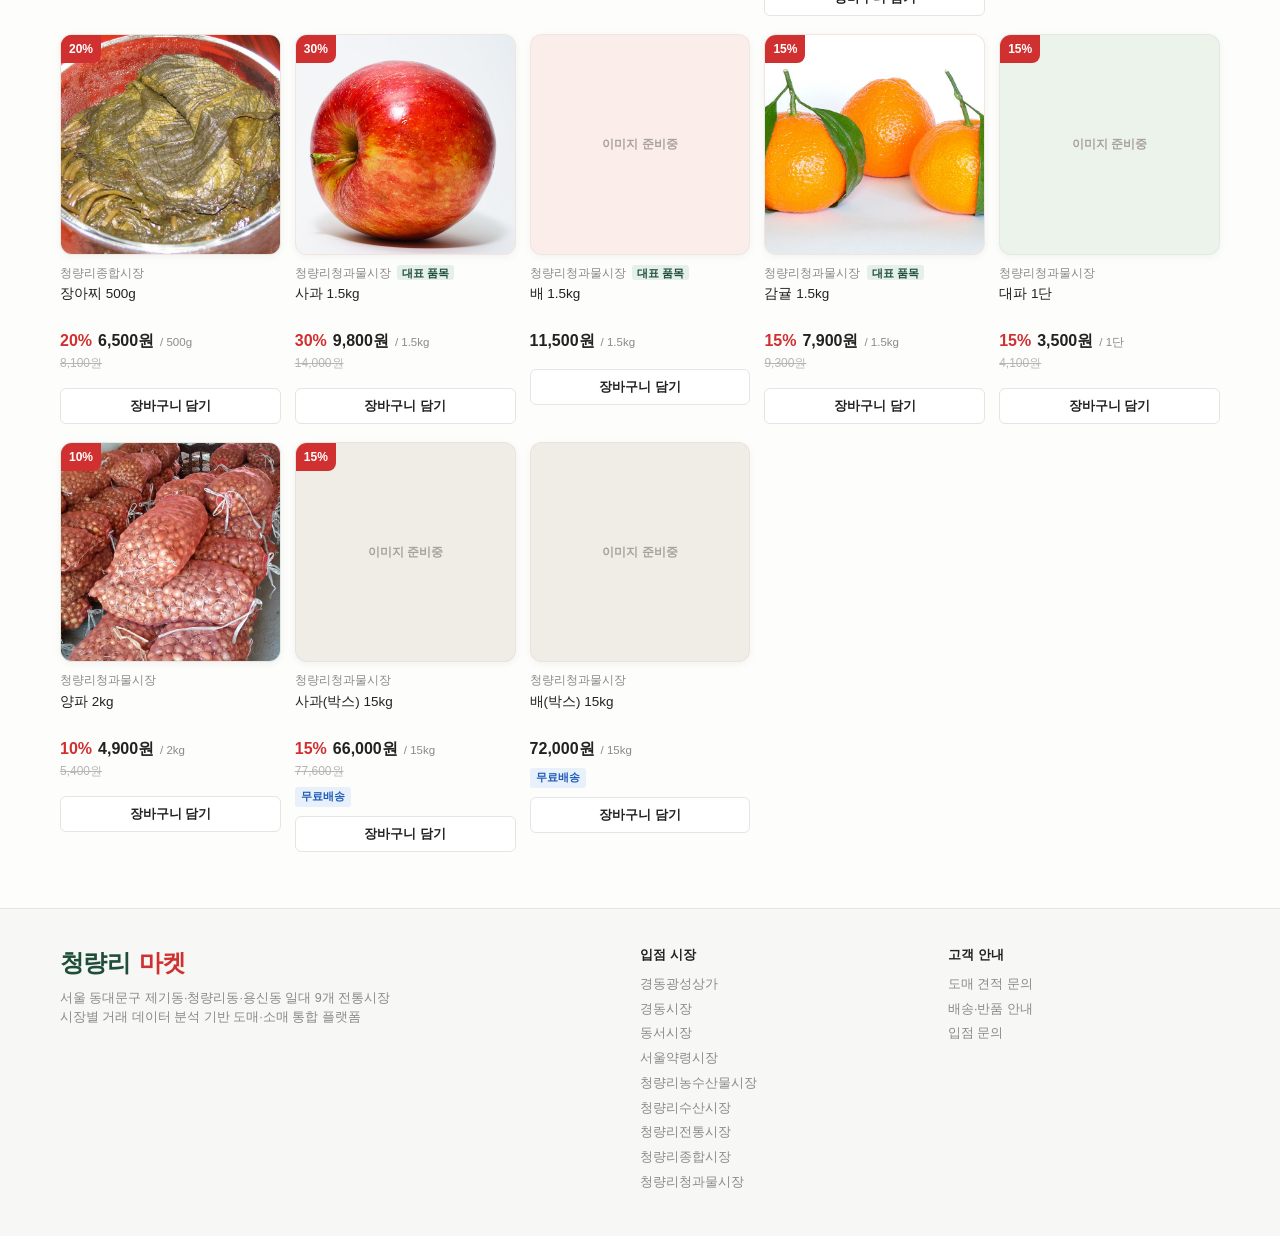
==== commit 3304982d: "디자인 개편: 사진 히어로·차양 로고·원형 시장 아바타 - 오리지널 SVG 로고(전통시장 차양 모티프) — 타 시장 로고 무단 사용 대신 자체 제작 - 플랫 컬러 배너 → 사진 콜" ====
--- a/site/index.html
+++ b/site/index.html
@@ -5,7 +5,7 @@
 <meta name="viewport" content="width=device-width, initial-scale=1">
 <title>청량리마켓 — 청량리 9개 전통시장 온라인 장보기</title>
 <meta name="description" content="청량리 9개 전통시장의 상품을 시장에서 직접 발송합니다. 도매·소매 모두 가능.">
-<link rel="stylesheet" href="styles.css?v=5">
+<link rel="stylesheet" href="styles.css?v=6">
 </head>
 <body>
 
@@ -24,8 +24,15 @@
 <!-- 헤더: 로고 + 검색 + 장바구니 -->
 <header class="header">
   <div class="wrap header-in">
-    <a class="logo" href="#top">
-      <span class="logo-mark">청량리</span><span class="logo-sub">마켓</span>
+    <a class="logo" href="#top" aria-label="청량리마켓 홈">
+      <svg class="logo-icon" width="34" height="34" viewBox="0 0 48 48" fill="none">
+        <rect x="6" y="20" width="36" height="22" rx="3" fill="#1e4d38"/>
+        <path d="M4 14c0-2.2 1.8-4 4-4h32c2.2 0 4 1.8 4 4v6H4v-6z" fill="#1e4d38"/>
+        <path d="M4 20c3.3 0 3.3 4 6.6 4s3.3-4 6.6-4 3.3 4 6.6 4 3.3-4 6.6-4 3.3 4 6.7 4 3.3-4 6.9-4v-4H4v4z" fill="#d13030"/>
+        <rect x="13" y="28" width="9" height="14" rx="1.5" fill="#f2e8d5"/>
+        <rect x="26" y="28" width="9" height="8" rx="1.5" fill="#f2e8d5"/>
+      </svg>
+      <span class="logo-text"><span class="logo-mark">청량리</span><span class="logo-sub">마켓</span></span>
     </a>
     <div class="search">
       <input id="search" type="search" placeholder="상품·시장·카테고리 검색 (예: 사과, 수산시장, 한약재)">
@@ -58,35 +65,46 @@
 
 <main id="top">
 
-  <!-- 배너 -->
-  <section class="wrap banners">
-    <button type="button" class="banner banner-a" data-banner="fresh">
-      <div>
-        <em>청량리 장날 특가</em>
-        <strong>제철 과일·수산물<br>시장 직송</strong>
-        <span>9개 시장 상인이 직접 포장해서 보냅니다</span>
-      </div>
-      <div class="banner-art">🍎🐟🌰</div>
-    </button>
-    <div class="banner-side">
-      <button type="button" class="banner banner-b" data-banner="b2b">
-        <em>도매 견적</em>
-        <strong>식당·업소 사장님</strong>
-        <span>박스·kg 단위 · 약령시 한약재</span>
-      </button>
-      <button type="button" class="banner banner-c" data-banner="gift">
-        <em>선물세트</em>
-        <strong>견과·참기름·홍삼</strong>
-        <span>청량리종합시장 명절 준비</span>
-      </button>
-    </div>
+  <!-- 히어로 -->
+  <section class="wrap hero">
+    <div class="hero-copy">
+      <em>청량리 9개 전통시장 · 산지 그대로</em>
+      <h1>시장의 아침을<br>그대로 배송합니다</h1>
+      <p>새벽 위판장의 생선, 방앗간에서 막 짠 참기름, 전국에서 모이는 한약재.<br>
+         상인이 직접 고르고 포장해 당일 발송합니다.</p>
+      <div class="hero-cta">
+        <button type="button" class="cta-main" data-banner="fresh">오늘 들어온 상품</button>
+        <button type="button" class="cta-sub" data-banner="b2b">도매 견적 문의</button>
+      </div>
+    </div>
+    <div class="hero-photos" aria-hidden="true">
+      <img src="img/herbs.jpg" alt="" class="hp hp-a">
+      <img src="img/mackerel.jpg" alt="" class="hp hp-b">
+      <img src="img/apple.jpg" alt="" class="hp hp-c">
+    </div>
+  </section>
+
+  <!-- 프로모 스트립 -->
+  <section class="wrap promo-row">
+    <button type="button" class="promo" data-banner="fresh">
+      <svg viewBox="0 0 24 24" width="20" height="20" fill="none" stroke="#1e4d38" stroke-width="1.8"><path d="M12 2v4M5 8l2.5 2.5M19 8l-2.5 2.5M3 14h18l-1.5 7h-15L3 14z"/><circle cx="12" cy="10" r="3"/></svg>
+      <div><b>제철 과일·수산 직송</b><span>새벽 입고분 당일 발송</span></div>
+    </button>
+    <button type="button" class="promo" data-banner="b2b">
+      <svg viewBox="0 0 24 24" width="20" height="20" fill="none" stroke="#1e4d38" stroke-width="1.8"><rect x="3" y="7" width="13" height="11" rx="1.5"/><path d="M16 11h3.2L21 14v4h-5M7.5 21a1.8 1.8 0 100-3.6 1.8 1.8 0 000 3.6zM17 21a1.8 1.8 0 100-3.6 1.8 1.8 0 000 3.6z"/></svg>
+      <div><b>식당·업소 도매 견적</b><span>박스·kg 단위, 약령시 한약재</span></div>
+    </button>
+    <button type="button" class="promo" data-banner="gift">
+      <svg viewBox="0 0 24 24" width="20" height="20" fill="none" stroke="#1e4d38" stroke-width="1.8"><rect x="4" y="9" width="16" height="11" rx="1.5"/><path d="M2 6.5h20V9H2zM12 6.5V20M12 6.5C10 6.5 8 5 8 3.5 8 2 10 2 12 4c2-2 4-2 4-.5C16 5 14 6.5 12 6.5z"/></svg>
+      <div><b>명절 선물세트</b><span>견과·참기름·홍삼 세트</span></div>
+    </button>
   </section>
 
   <!-- 지금 장 서는 시장 — 시간대 매출 데이터가 실시간으로 구좌를 정한다 -->
   <section class="live-band">
     <div class="wrap section" style="padding-top:28px">
       <div class="section-head">
-        <h2>🚚 오늘 발송 마감 임박</h2>
+        <h2><span class="sec-dot"></span>오늘 발송 마감 임박</h2>
         <span class="live-why" id="live-why"></span>
       </div>
       <div class="grid grid-deal" id="live-grid"></div>
@@ -98,7 +116,7 @@
   <section class="deal-band">
     <div class="wrap section" style="padding-top:28px">
       <div class="section-head">
-        <h2>⏰ 오늘의 장날 특가</h2>
+        <h2><span class="sec-dot sec-dot--red"></span>오늘의 장날 특가</h2>
         <div class="countdown">남은시간 <b id="countdown">--:--:--</b></div>
       </div>
       <div class="grid grid-deal" id="deal-grid"></div>
@@ -107,7 +125,7 @@
 
   <!-- 시장별 대표 상품 선반 -->
   <section class="wrap section" id="shelves-sec">
-    <div class="section-head"><h2>🧺 시장별 대표 상품</h2>
+    <div class="section-head"><h2><span class="sec-dot"></span>시장별 대표 상품</h2>
       <span class="count">거래 데이터로 확인된 각 시장의 강점 품목</span></div>
     <div id="shelves"></div>
   </section>
@@ -194,6 +212,6 @@
 
 <div class="toast" id="toast" hidden></div>
 
-<script src="app.js?v=5"></script>
+<script src="app.js?v=6"></script>
 </body>
 </html>
--- a/site/styles.css
+++ b/site/styles.css
@@ -8,7 +8,7 @@
   --body: #444444;
   --muted: #8a8a8a;
   --line: #e5e5e5;
-  --bg: #ffffff;
+  --bg: #fdfdfc;
   --bg-soft: #f7f7f5;
   --price: #d13030;        /* 가격·할인 강조 */
   --badge-ship: #2f6fce;
@@ -40,9 +40,10 @@
 /* ---------- 헤더 ---------- */
 .header { border-bottom: 1px solid var(--line); }
 .header-in { display: flex; align-items: center; gap: 24px; padding: 18px 20px; }
-.logo { display: flex; align-items: baseline; white-space: nowrap; }
-.logo-mark { font-size: 26px; font-weight: 800; color: var(--green); letter-spacing: -0.03em; }
-.logo-sub { font-size: 26px; font-weight: 800; color: var(--price); letter-spacing: -0.03em; }
+.logo { display: flex; align-items: center; gap: 9px; white-space: nowrap; }
+.logo-text { display: flex; align-items: baseline; }
+.logo-mark { font-size: 24px; font-weight: 800; color: var(--green); letter-spacing: -0.03em; }
+.logo-sub { font-size: 24px; font-weight: 800; color: var(--price); letter-spacing: -0.03em; }
 
 .search { flex: 1; display: flex; max-width: 560px; border: 2px solid var(--green); border-radius: 999px; overflow: hidden; }
 .search input { flex: 1; border: 0; padding: 11px 20px; font-size: 14px; outline: none; font-family: inherit; }
@@ -71,23 +72,47 @@
 .allcat-panel button { text-align: left; padding: 9px 12px; font-size: 13.5px; color: var(--body); border-radius: 6px; }
 .allcat-panel button:active { background: var(--bg-soft); }
 
-/* ---------- 배너 ---------- */
-.banners { display: grid; grid-template-columns: 2fr 1fr; gap: 14px; padding-top: 20px; }
-.banner { border-radius: 12px; padding: 26px 28px; display: flex; justify-content: space-between; align-items: center; color: #fff; overflow: hidden; }
-.banner em { display: block; font-style: normal; font-size: 12.5px; font-weight: 700; opacity: .85; margin-bottom: 8px; }
-.banner strong { display: block; font-size: 24px; line-height: 1.3; font-weight: 800; letter-spacing: -0.02em; }
-.banner span { display: block; font-size: 13px; opacity: .8; margin-top: 8px; }
-.banner-a { background: linear-gradient(118deg, #1a5a3c 0%, #2e7d54 55%, #3f9464 100%); min-height: 208px; }
-.banner-art { font-size: 64px; letter-spacing: -6px; filter: drop-shadow(0 4px 10px rgba(0,0,0,.2)); }
-.banner-side { display: grid; gap: 14px; }
-.banner-b { background: linear-gradient(118deg, #b3421a, #d8622e); padding: 20px 22px; }
-.banner-c { background: linear-gradient(118deg, #b8860b, #d9a441); padding: 20px 22px; }
-.banner-b strong, .banner-c strong { font-size: 18px; }
+/* ---------- 히어로 ---------- */
+.hero { display: grid; grid-template-columns: 1.1fr 1fr; gap: 40px; align-items: center;
+        padding-top: 40px; padding-bottom: 8px; }
+.hero-copy em { display: block; font-style: normal; font-size: 13px; font-weight: 700;
+  color: var(--green); letter-spacing: .06em; margin-bottom: 14px; }
+.hero-copy h1 { font-size: 42px; line-height: 1.25; font-weight: 800; color: var(--ink);
+  letter-spacing: -0.035em; margin: 0 0 16px; }
+.hero-copy p { font-size: 15px; line-height: 1.75; color: var(--muted); }
+.hero-cta { display: flex; gap: 10px; margin-top: 26px; }
+.cta-main { background: var(--green); color: #fff; font-size: 15px; font-weight: 700;
+  padding: 14px 26px; border-radius: 10px; }
+.cta-main:hover { background: var(--green-dark); }
+.cta-sub { background: #fff; color: var(--ink); font-size: 15px; font-weight: 700;
+  padding: 14px 26px; border-radius: 10px; border: 1px solid var(--line); }
+.cta-sub:hover { border-color: var(--green); color: var(--green); }
+
+.hero-photos { position: relative; display: grid; grid-template-columns: 1fr 1fr;
+  grid-template-rows: 150px 150px; gap: 12px; }
+.hp { width: 100%; height: 100%; object-fit: cover; border-radius: 16px;
+  box-shadow: 0 8px 24px rgba(20,53,40,.12); }
+.hp-a { grid-row: 1 / 3; height: 100%; }
+
+/* ---------- 프로모 스트립 ---------- */
+.promo-row { display: grid; grid-template-columns: repeat(3, 1fr); gap: 12px;
+  padding-top: 30px; }
+.promo { display: flex; align-items: center; gap: 13px; text-align: left;
+  background: var(--bg-soft); border: 1px solid transparent; border-radius: 12px;
+  padding: 15px 18px; }
+.promo:hover { border-color: var(--green); background: #f1f6f2; }
+.promo b { display: block; font-size: 14px; color: var(--ink); }
+.promo span { font-size: 12px; color: var(--muted); }
+.promo svg { flex-shrink: 0; }
 
 /* ---------- 섹션 ---------- */
 .section { padding: 36px 20px 8px; }
 .section-head { display: flex; align-items: baseline; gap: 14px; margin-bottom: 16px; }
-.section-head h2 { font-size: 21px; font-weight: 800; letter-spacing: -0.02em; }
+.section-head h2 { font-size: 21px; font-weight: 800; letter-spacing: -0.02em;
+  display: flex; align-items: center; gap: 9px; }
+.sec-dot { width: 9px; height: 9px; border-radius: 3px; background: var(--green);
+  display: inline-block; transform: rotate(45deg); }
+.sec-dot--red { background: var(--price); }
 .countdown { font-size: 13px; color: var(--muted); }
 .countdown b { color: var(--price); font-variant-numeric: tabular-nums; font-size: 15px; }
 .count { margin-left: auto; font-size: 13px; color: var(--muted); }
@@ -97,9 +122,9 @@
 .grid-deal { grid-template-columns: repeat(5, 1fr); }
 .card { display: flex; flex-direction: column; }
 .thumb {
-  position: relative; aspect-ratio: 1; border-radius: var(--radius); overflow: hidden;
+  position: relative; aspect-ratio: 1; border-radius: 12px; overflow: hidden;
   display: flex; align-items: center; justify-content: center; margin-bottom: 10px;
-  border: 1px solid rgba(0,0,0,.045);
+  border: 1px solid rgba(0,0,0,.04); box-shadow: 0 2px 8px rgba(0,0,0,.05);
 }
 .thumb img { width: 100%; height: 100%; object-fit: cover; }
 .thumb .emoji { font-size: 64px; line-height: 1; filter: drop-shadow(0 6px 8px rgba(0,0,0,.14)); }
@@ -146,15 +171,26 @@
 .deal-band { background: linear-gradient(180deg, #fdf1e7, #fef8f2); border-block: 1px solid #f3e0cd; }
 .data-note { font-size: 12px; color: var(--muted); margin-top: 18px; }
 
-/* ---------- 시장 스트립 ---------- */
-.market-strip-band { background: var(--bg-soft); margin-top: 36px; padding: 32px 0 36px; }
-.market-strip { display: grid; grid-template-columns: repeat(9, 1fr); gap: 10px; }
-.mcard { background: #fff; border: 1px solid var(--line); border-radius: 10px; padding: 14px 10px; text-align: center; }
-.mcard[aria-pressed="true"] { border-color: var(--green); box-shadow: 0 0 0 1.2px var(--green) inset; }
-.mcard .m-emoji { font-size: 30px; display: block; margin-bottom: 8px; }
-.mcard b { display: block; font-size: 12.5px; color: var(--ink); font-weight: 700; line-height: 1.35; }
-.mcard span { font-size: 11px; color: var(--muted); display: block; margin-bottom: 7px; }
-.mcard svg { display: block; margin: 0 auto 5px; }
+/* ---------- 시장 스트립 (원형 아바타) ---------- */
+.market-strip-band { background: #fff; margin-top: 40px; padding: 34px 0 8px; }
+.market-strip { display: flex; gap: 6px; overflow-x: auto; padding: 4px 2px 14px;
+  scrollbar-width: none; }
+.market-strip::-webkit-scrollbar { display: none; }
+.mcard { flex: 0 0 118px; background: none; border: 0; border-radius: 14px;
+  padding: 12px 6px; text-align: center; }
+.m-avatar { display: block; width: 76px; height: 76px; margin: 0 auto 10px;
+  border-radius: 50%; overflow: hidden; border: 2.5px solid transparent;
+  box-shadow: 0 3px 10px rgba(0,0,0,.10); transition: all .18s ease;
+  background: var(--bg-soft); }
+.m-avatar img { width: 100%; height: 100%; object-fit: cover; }
+.m-avatar i { font-style: normal; line-height: 71px; font-size: 17px; font-weight: 800;
+  color: var(--green); display: block; }
+.mcard b { display: block; font-size: 13px; color: var(--ink); font-weight: 700;
+  line-height: 1.35; }
+.mcard span { font-size: 11.5px; color: var(--muted); }
+.mcard:hover .m-avatar { transform: scale(1.06); box-shadow: 0 6px 16px rgba(30,77,56,.22); }
+.mcard[aria-pressed="true"] .m-avatar { border-color: var(--green); }
+.mcard[aria-pressed="true"] b { color: var(--green); }
 
 /* ---------- 필터 칩 ---------- */
 .chips { display: flex; gap: 6px; flex-wrap: wrap; margin-bottom: 18px; }
@@ -193,6 +229,10 @@
 .footer ul { list-style: none; margin: 0; padding: 0; display: grid; gap: 6px; }
 
 @media (max-width: 1000px) {
+  .hero { grid-template-columns: 1fr; gap: 24px; }
+  .hero-copy h1 { font-size: 31px; }
+  .hero-photos { grid-template-rows: 120px 120px; }
+  .promo-row { grid-template-columns: 1fr; }
   .grid, .grid-deal { grid-template-columns: repeat(3, 1fr); }
   .market-strip { grid-template-columns: repeat(5, 1fr); }
   .banners { grid-template-columns: 1fr; }
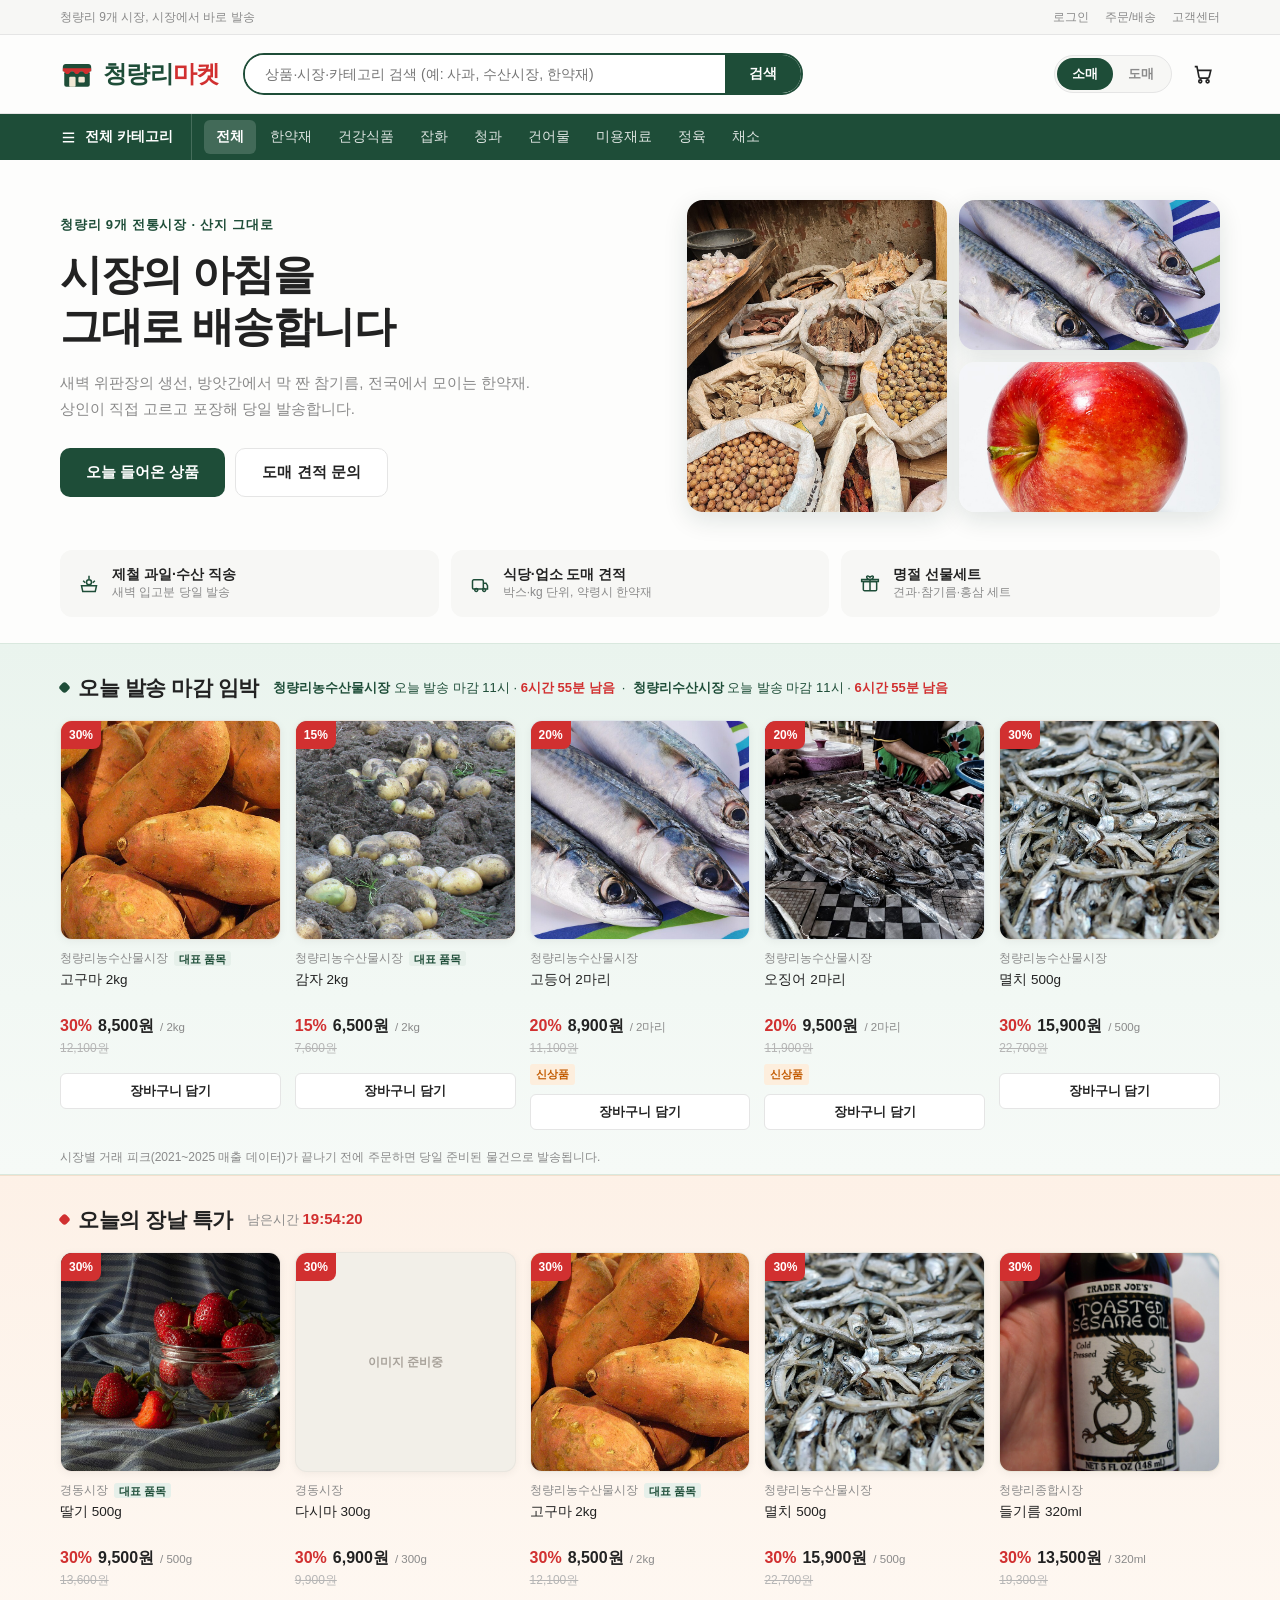
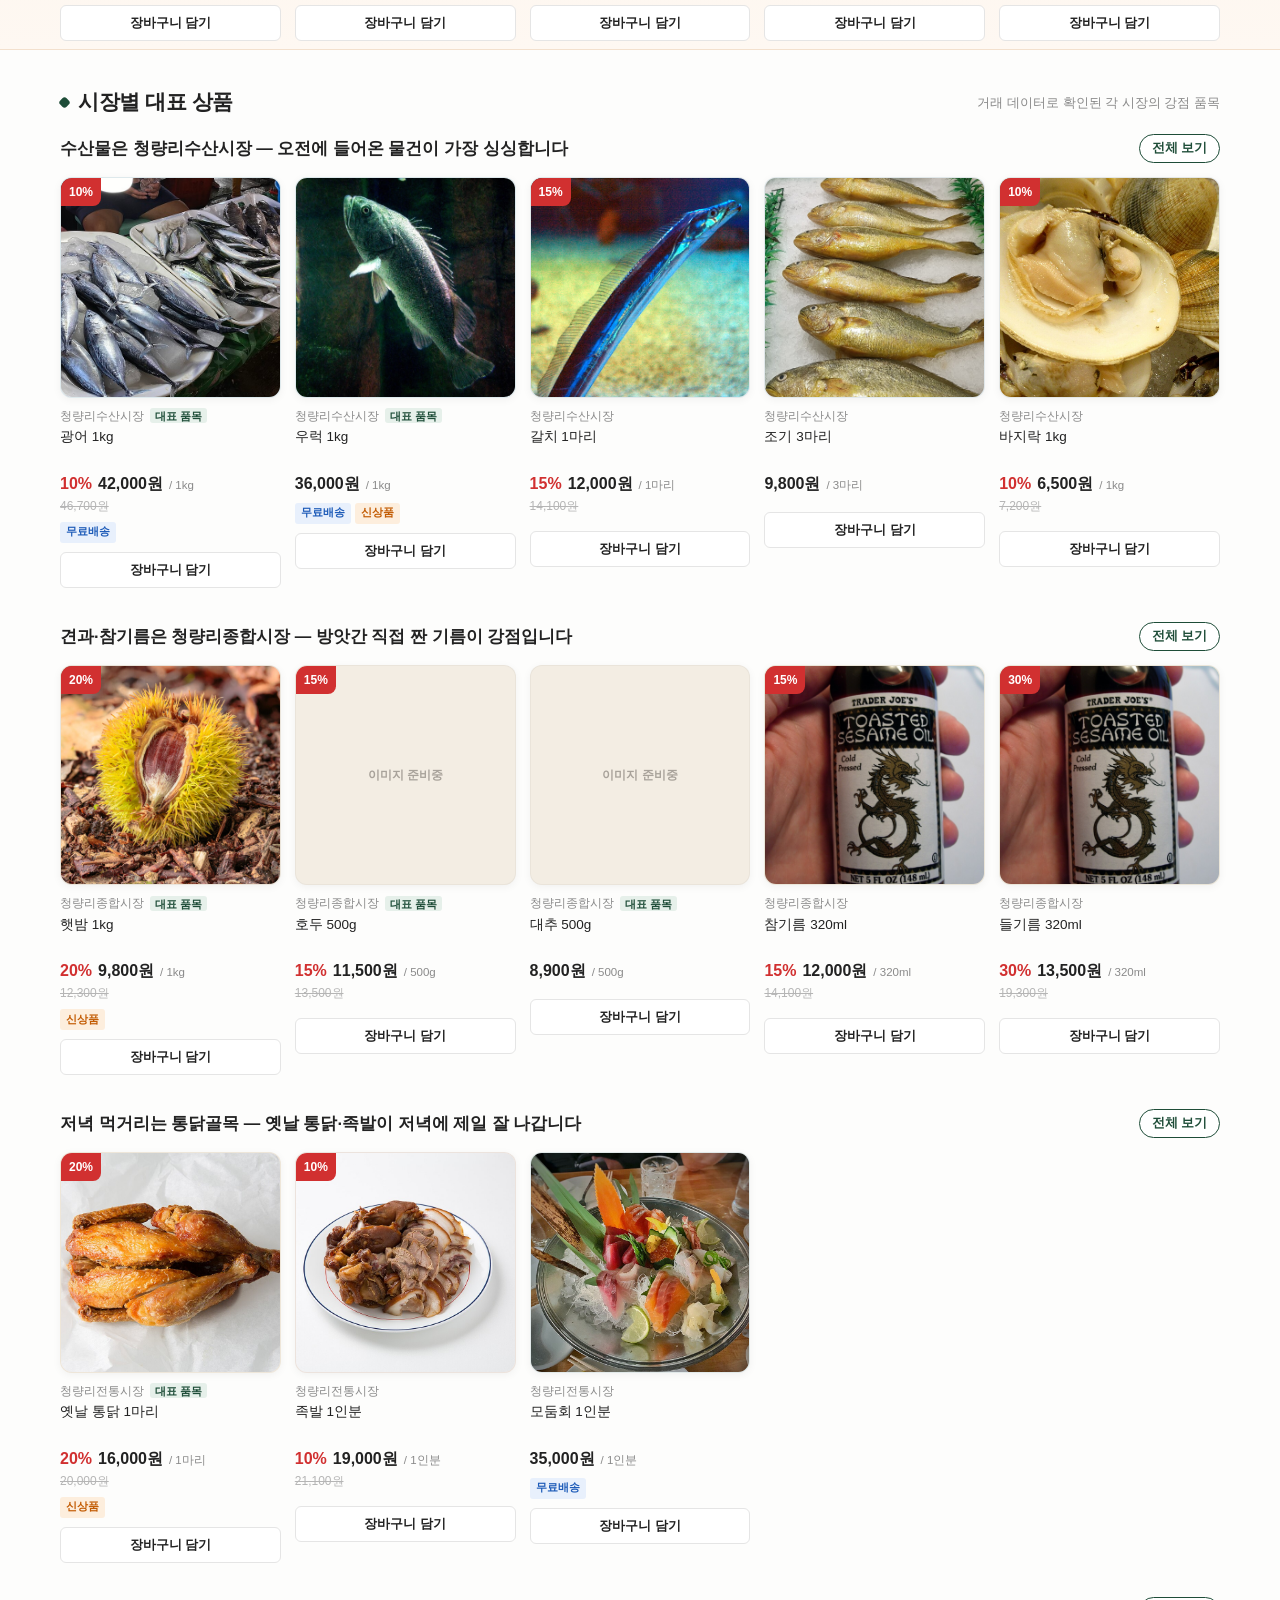
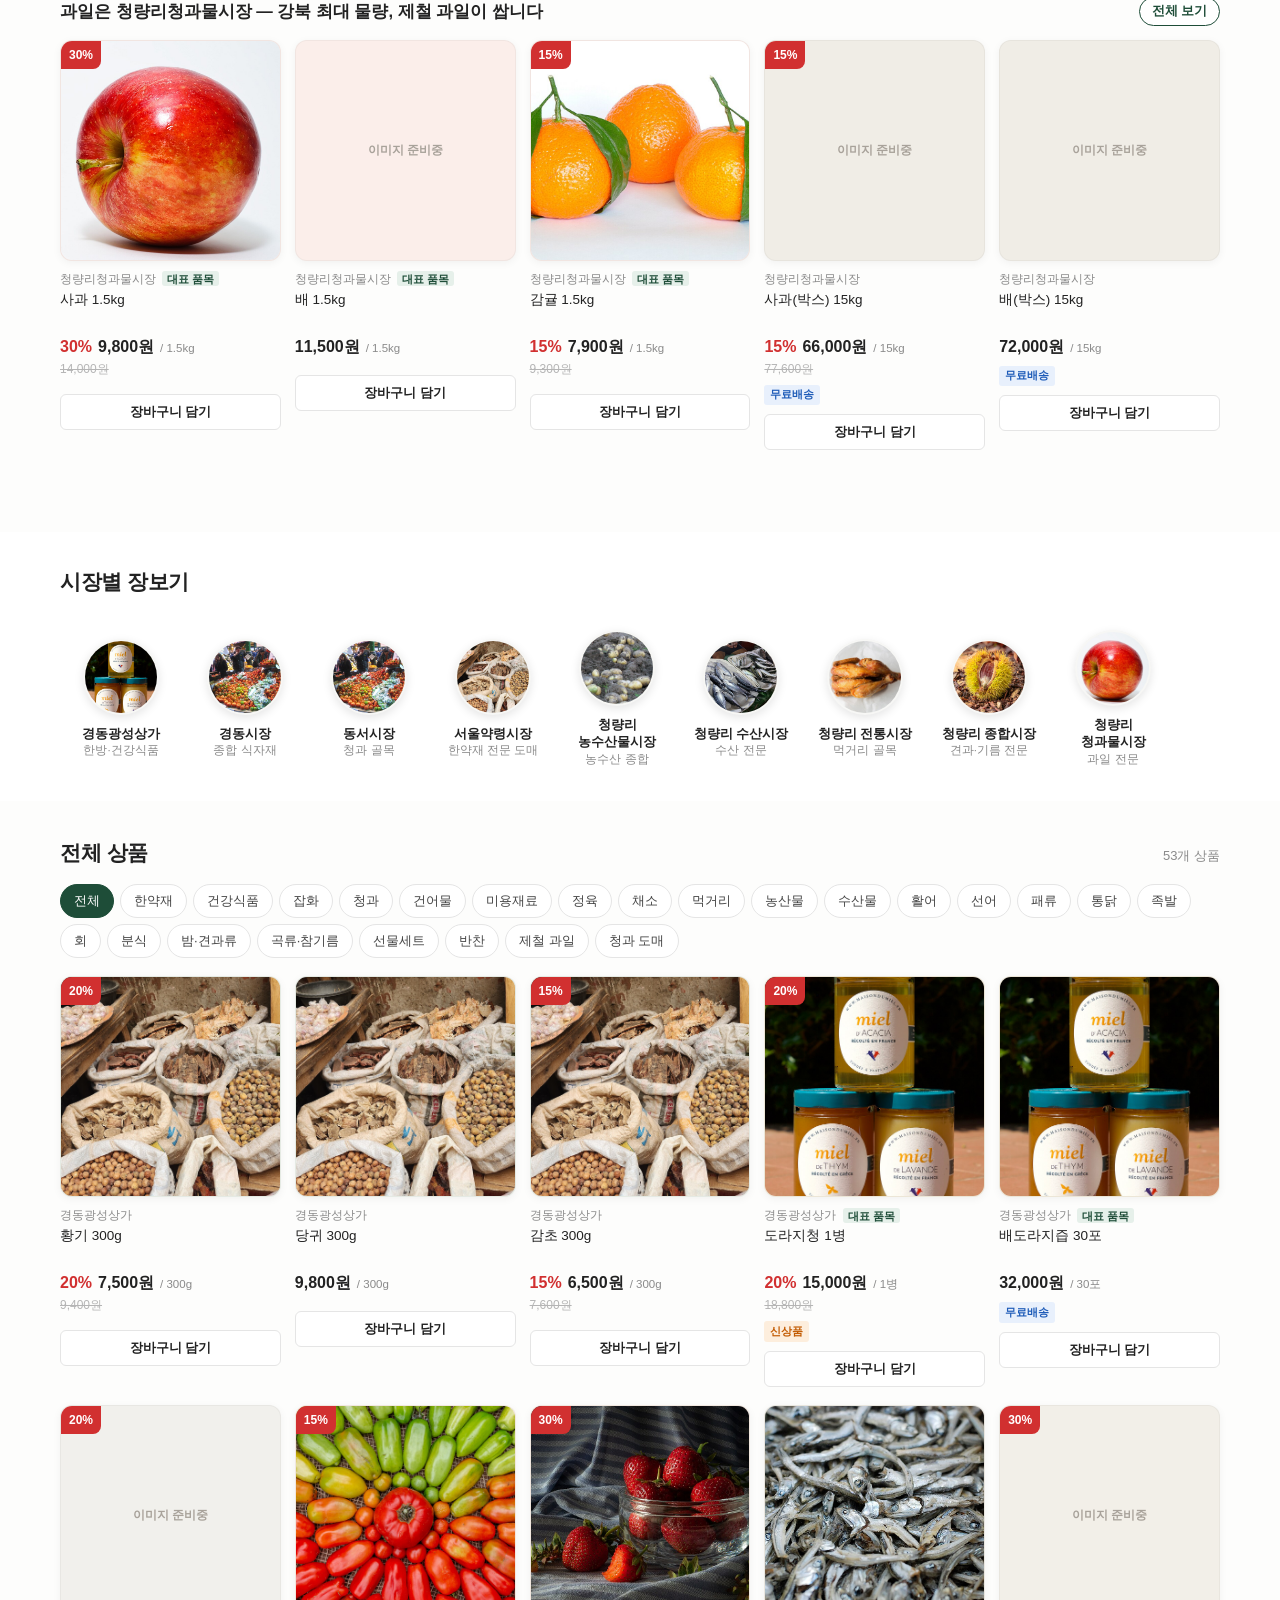
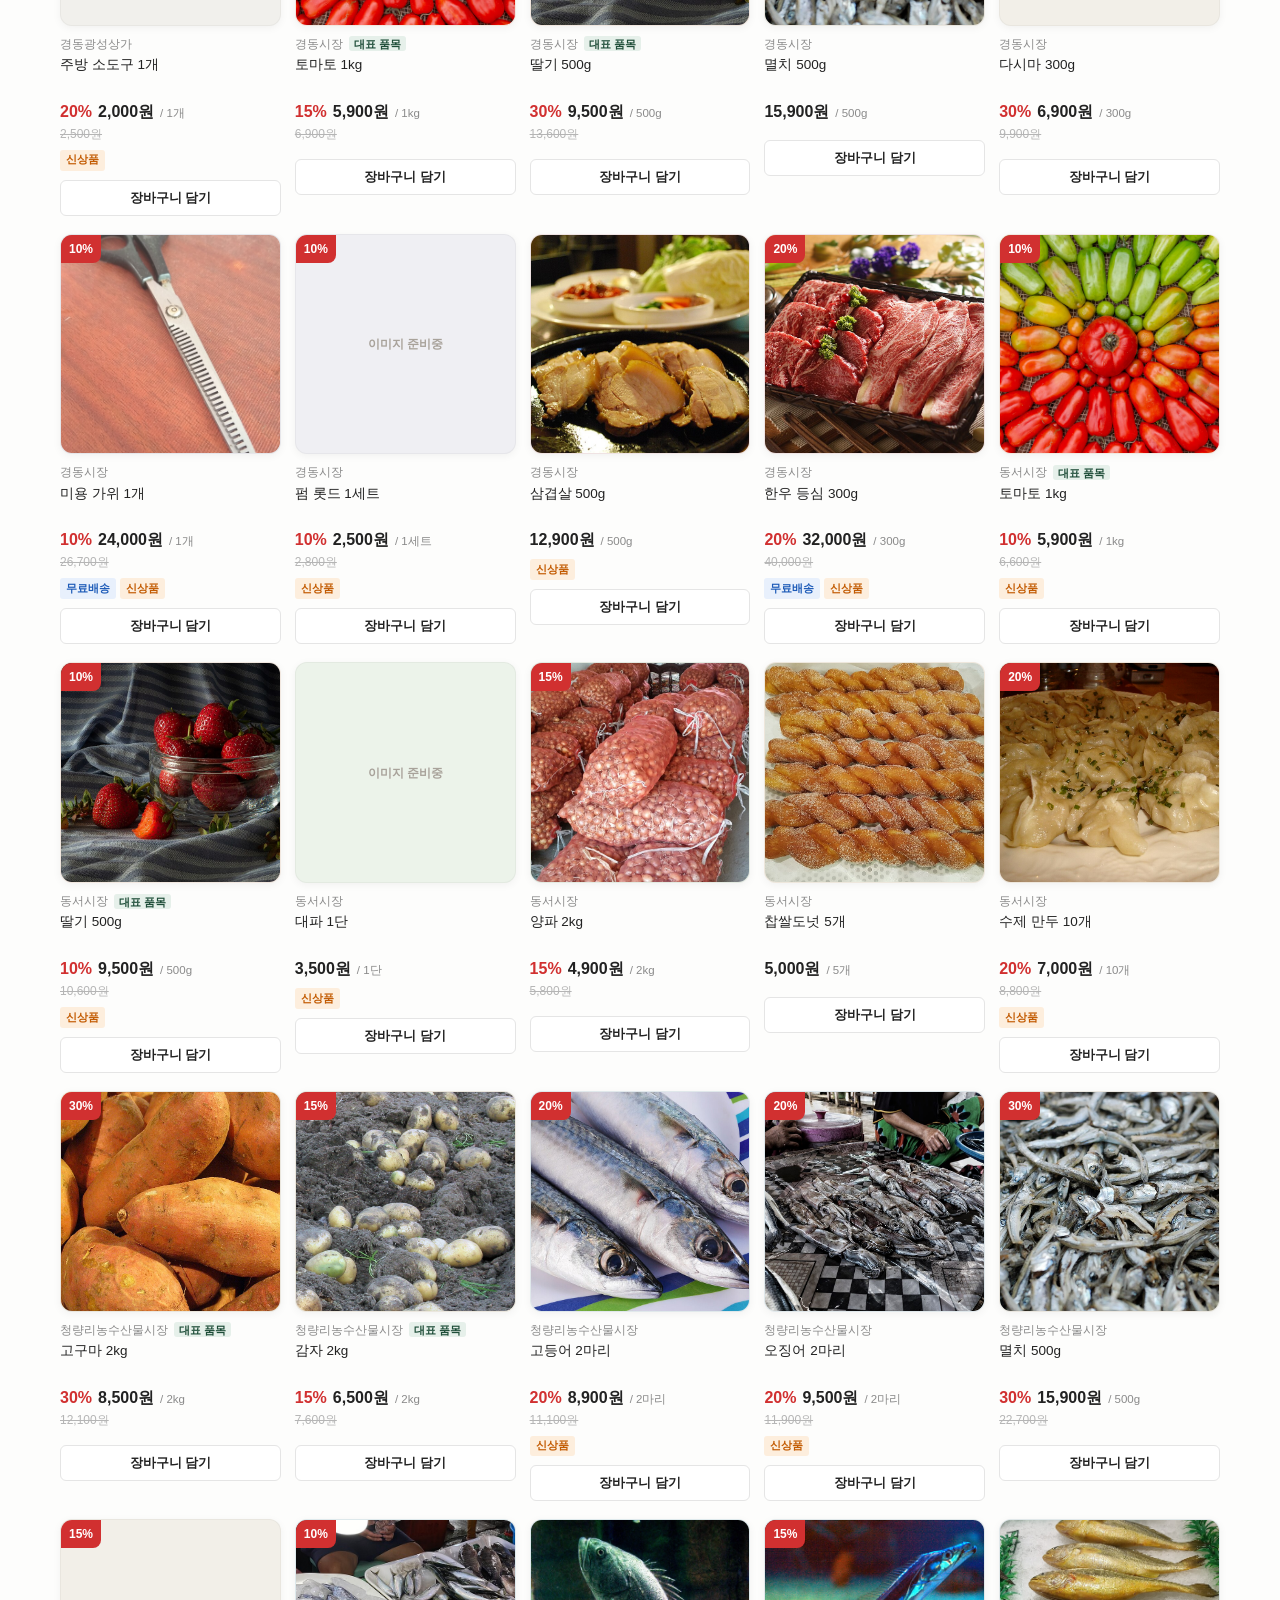
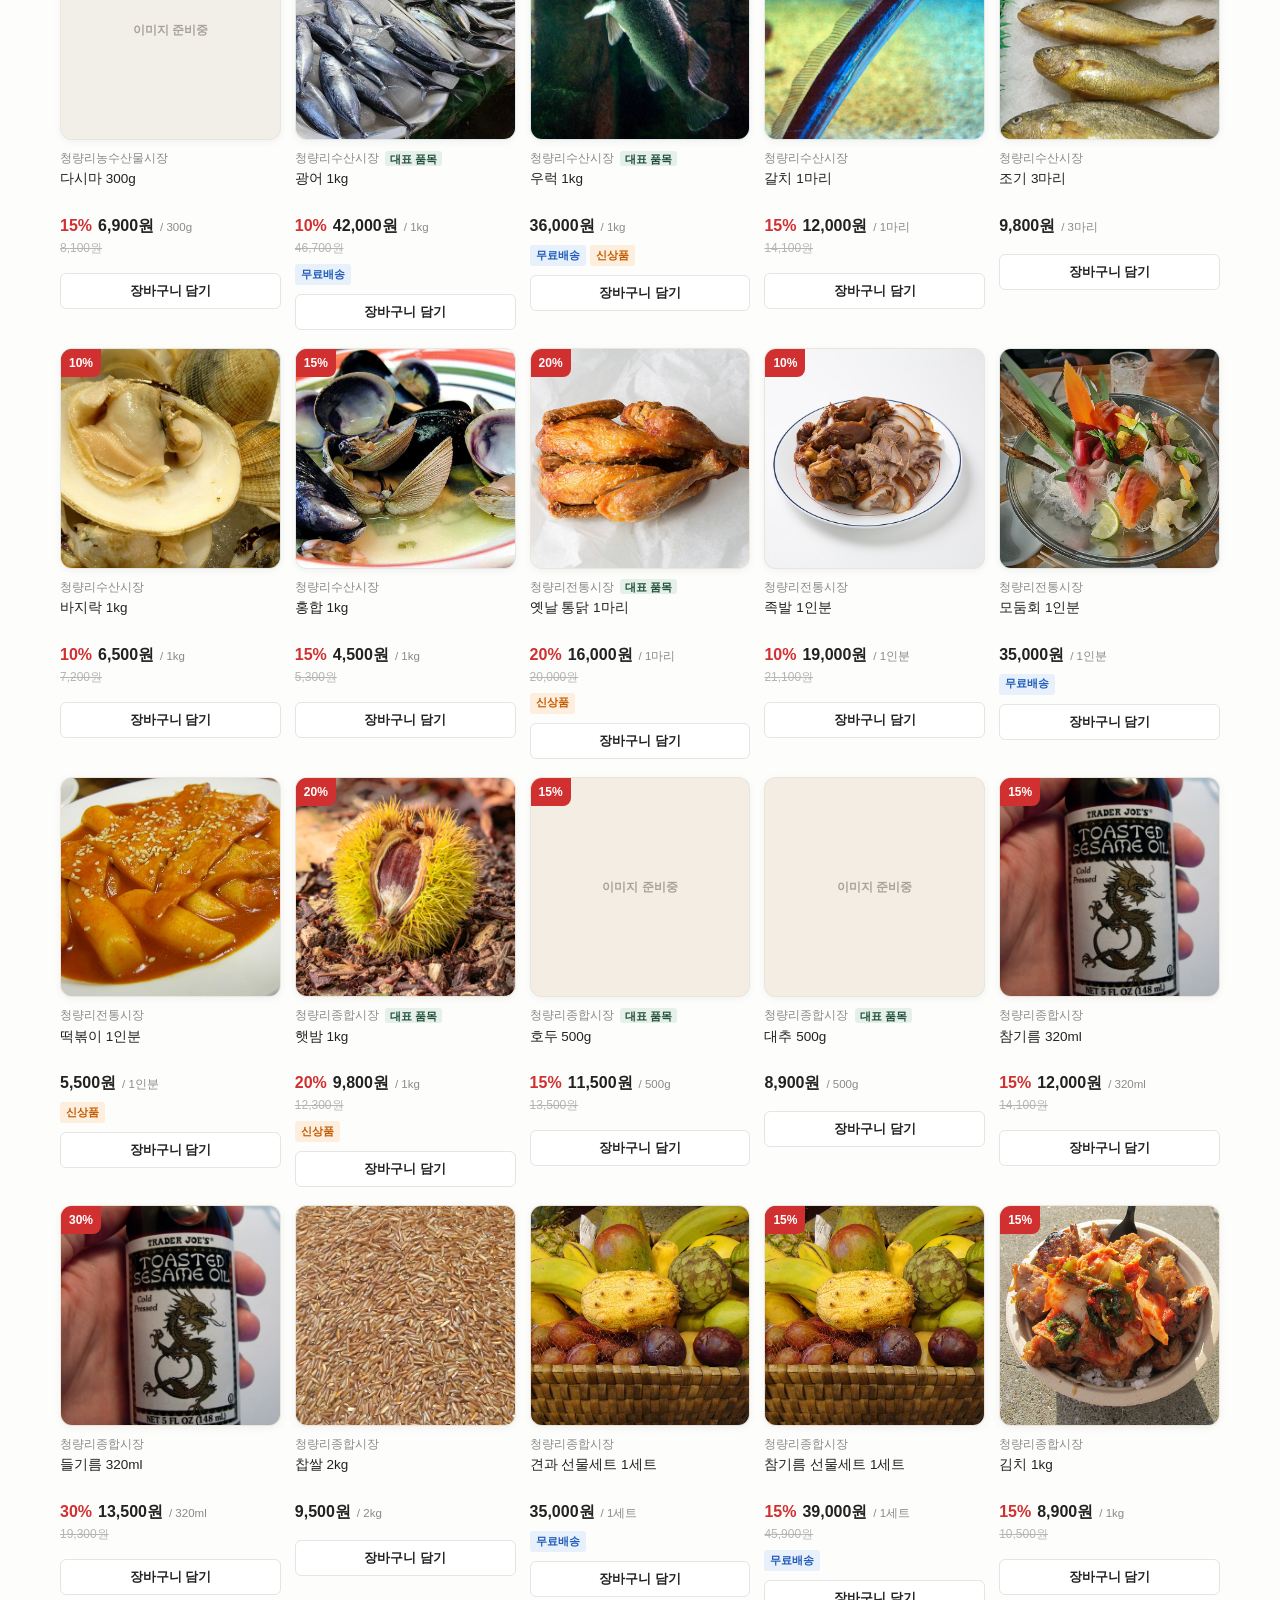
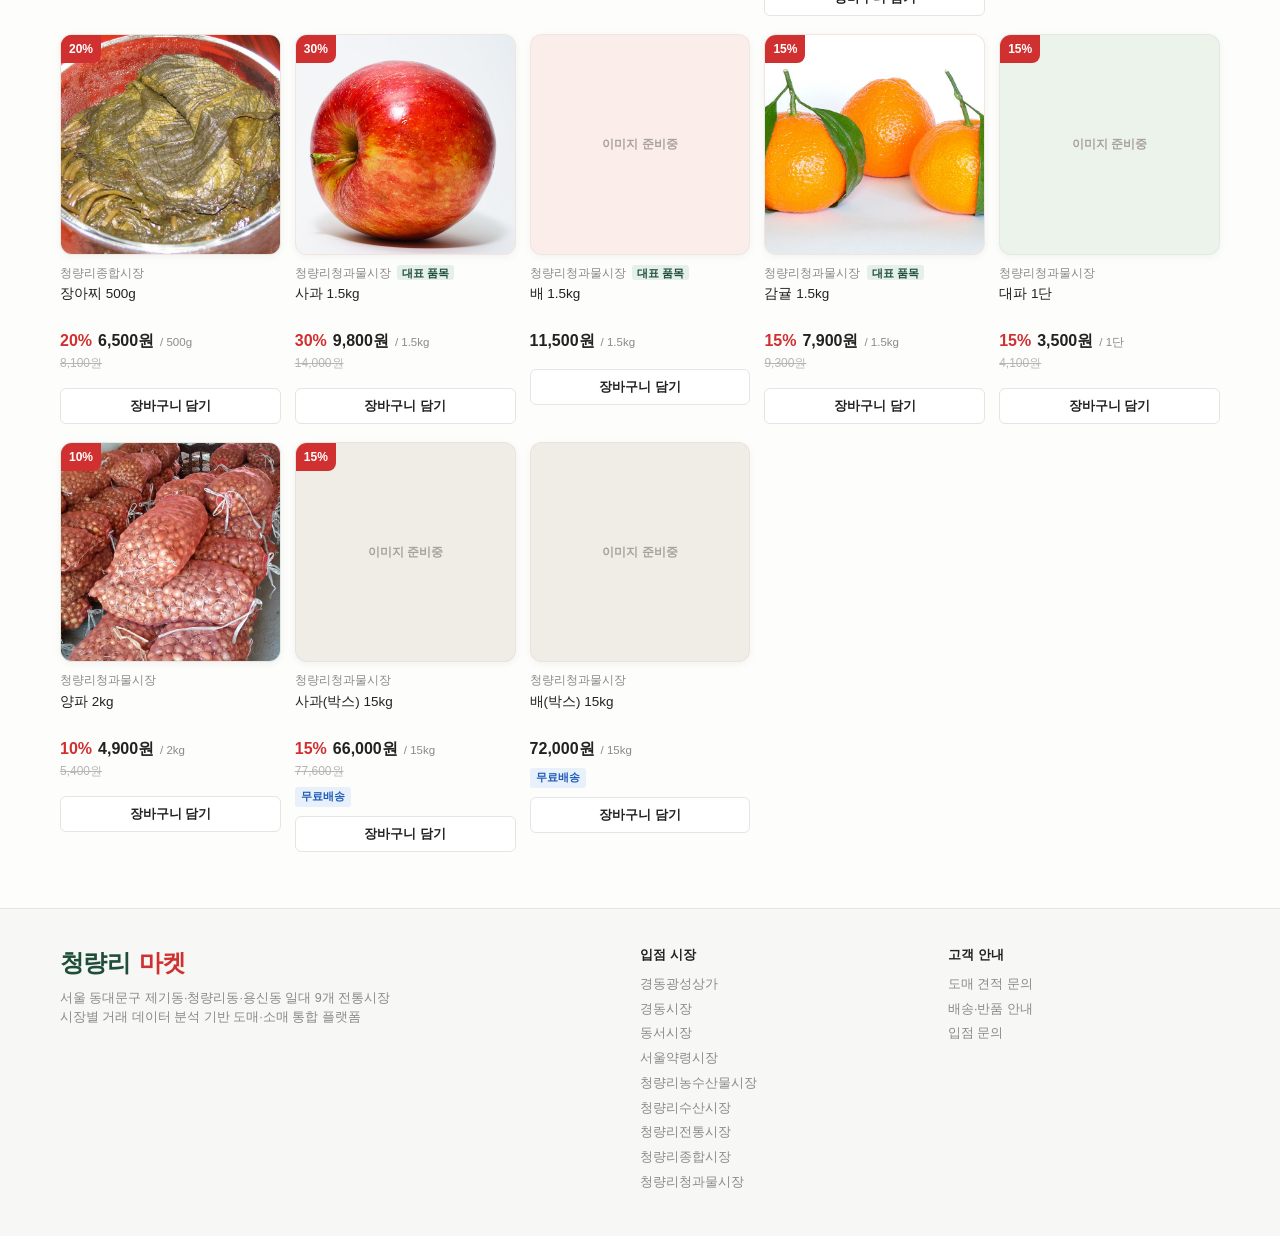
==== commit 6683838a: "카테고리바 클릭이 동작 안 하던 문제 수정 원인 두 겹: (1) 필터는 적용됐지만 상품 그리드가 화면 밖이라 무반응처럼 보임 (2) 스크롤 이동이 CSS scroll-behavio" ====
--- a/site/index.html
+++ b/site/index.html
@@ -5,7 +5,7 @@
 <meta name="viewport" content="width=device-width, initial-scale=1">
 <title>청량리마켓 — 청량리 9개 전통시장 온라인 장보기</title>
 <meta name="description" content="청량리 9개 전통시장의 상품을 시장에서 직접 발송합니다. 도매·소매 모두 가능.">
-<link rel="stylesheet" href="styles.css?v=6">
+<link rel="stylesheet" href="styles.css?v=7">
 </head>
 <body>
 
@@ -212,6 +212,6 @@
 
 <div class="toast" id="toast" hidden></div>
 
-<script src="app.js?v=6"></script>
+<script src="app.js?v=7"></script>
 </body>
 </html>
--- a/site/styles.css
+++ b/site/styles.css
@@ -106,7 +106,7 @@
 .promo svg { flex-shrink: 0; }
 
 /* ---------- 섹션 ---------- */
-.section { padding: 36px 20px 8px; }
+.section { padding: 36px 20px 8px; scroll-margin-top: 56px; }
 .section-head { display: flex; align-items: baseline; gap: 14px; margin-bottom: 16px; }
 .section-head h2 { font-size: 21px; font-weight: 800; letter-spacing: -0.02em;
   display: flex; align-items: center; gap: 9px; }
